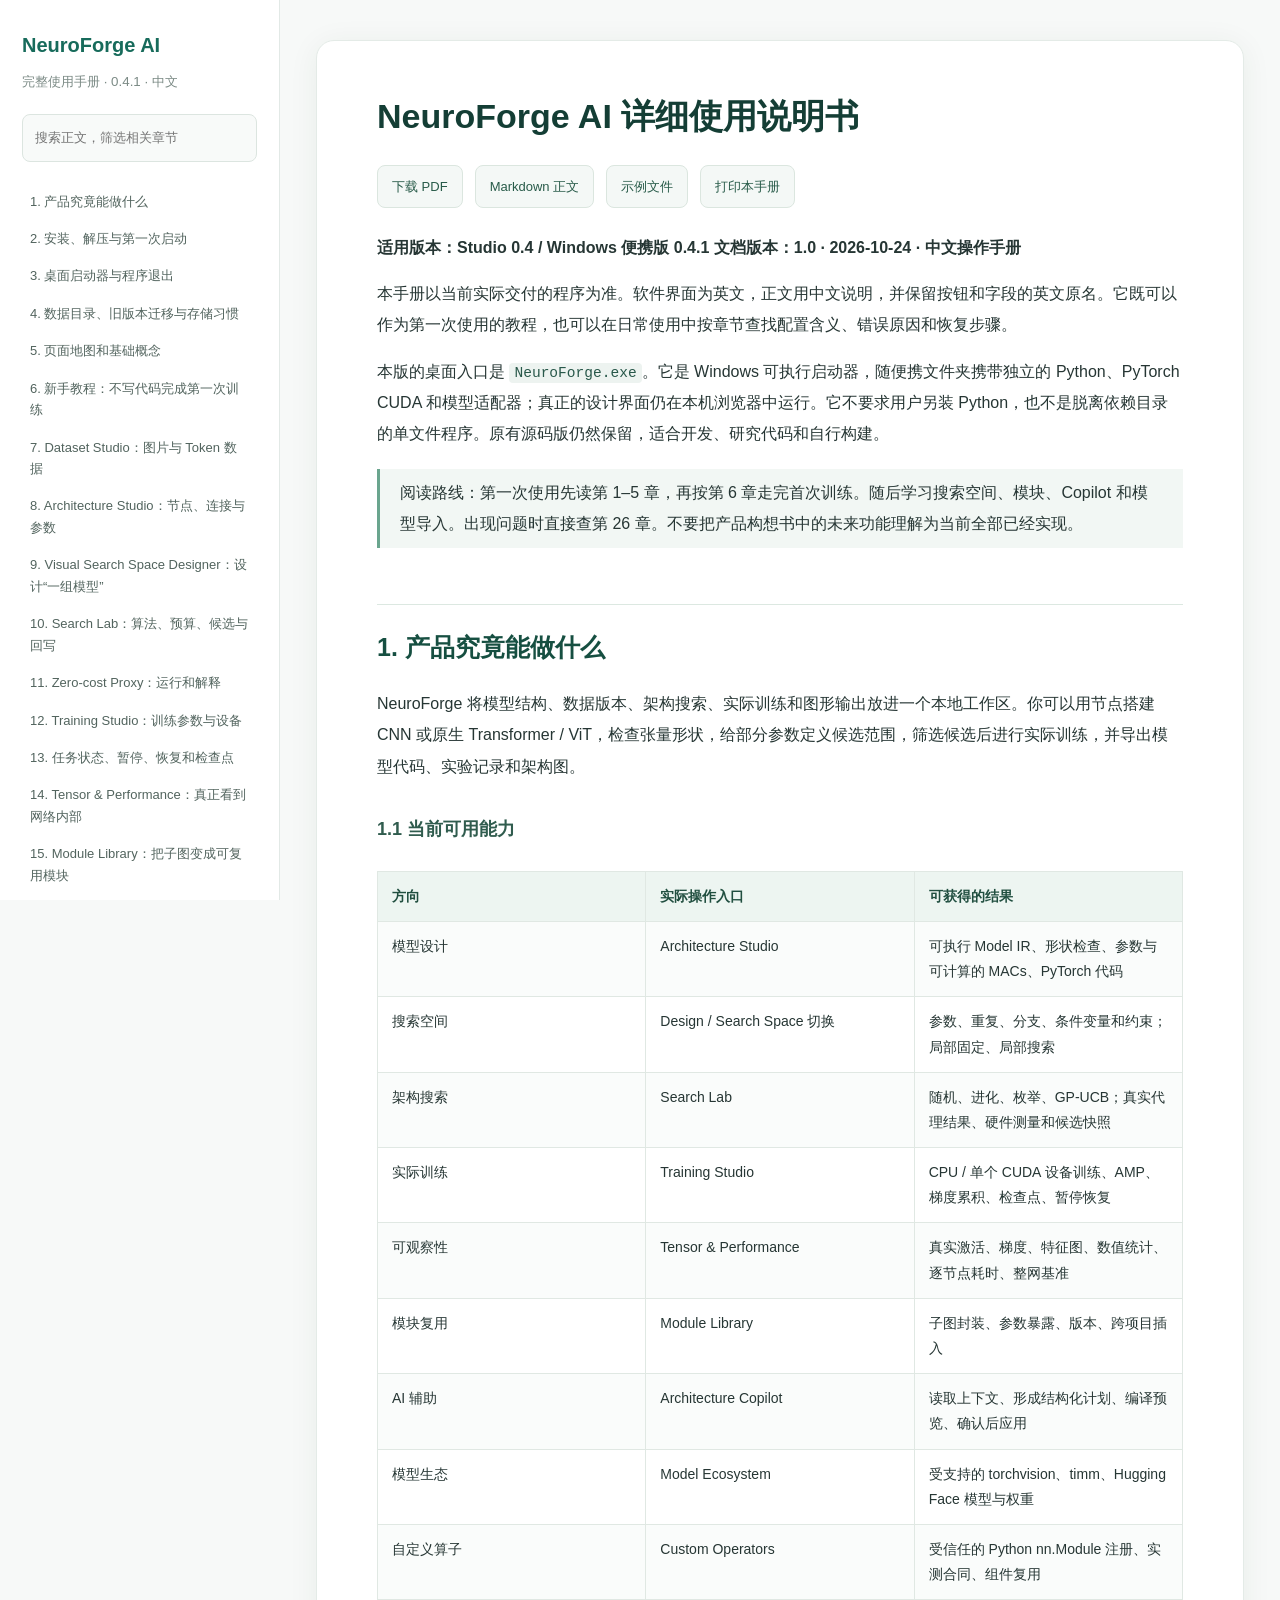
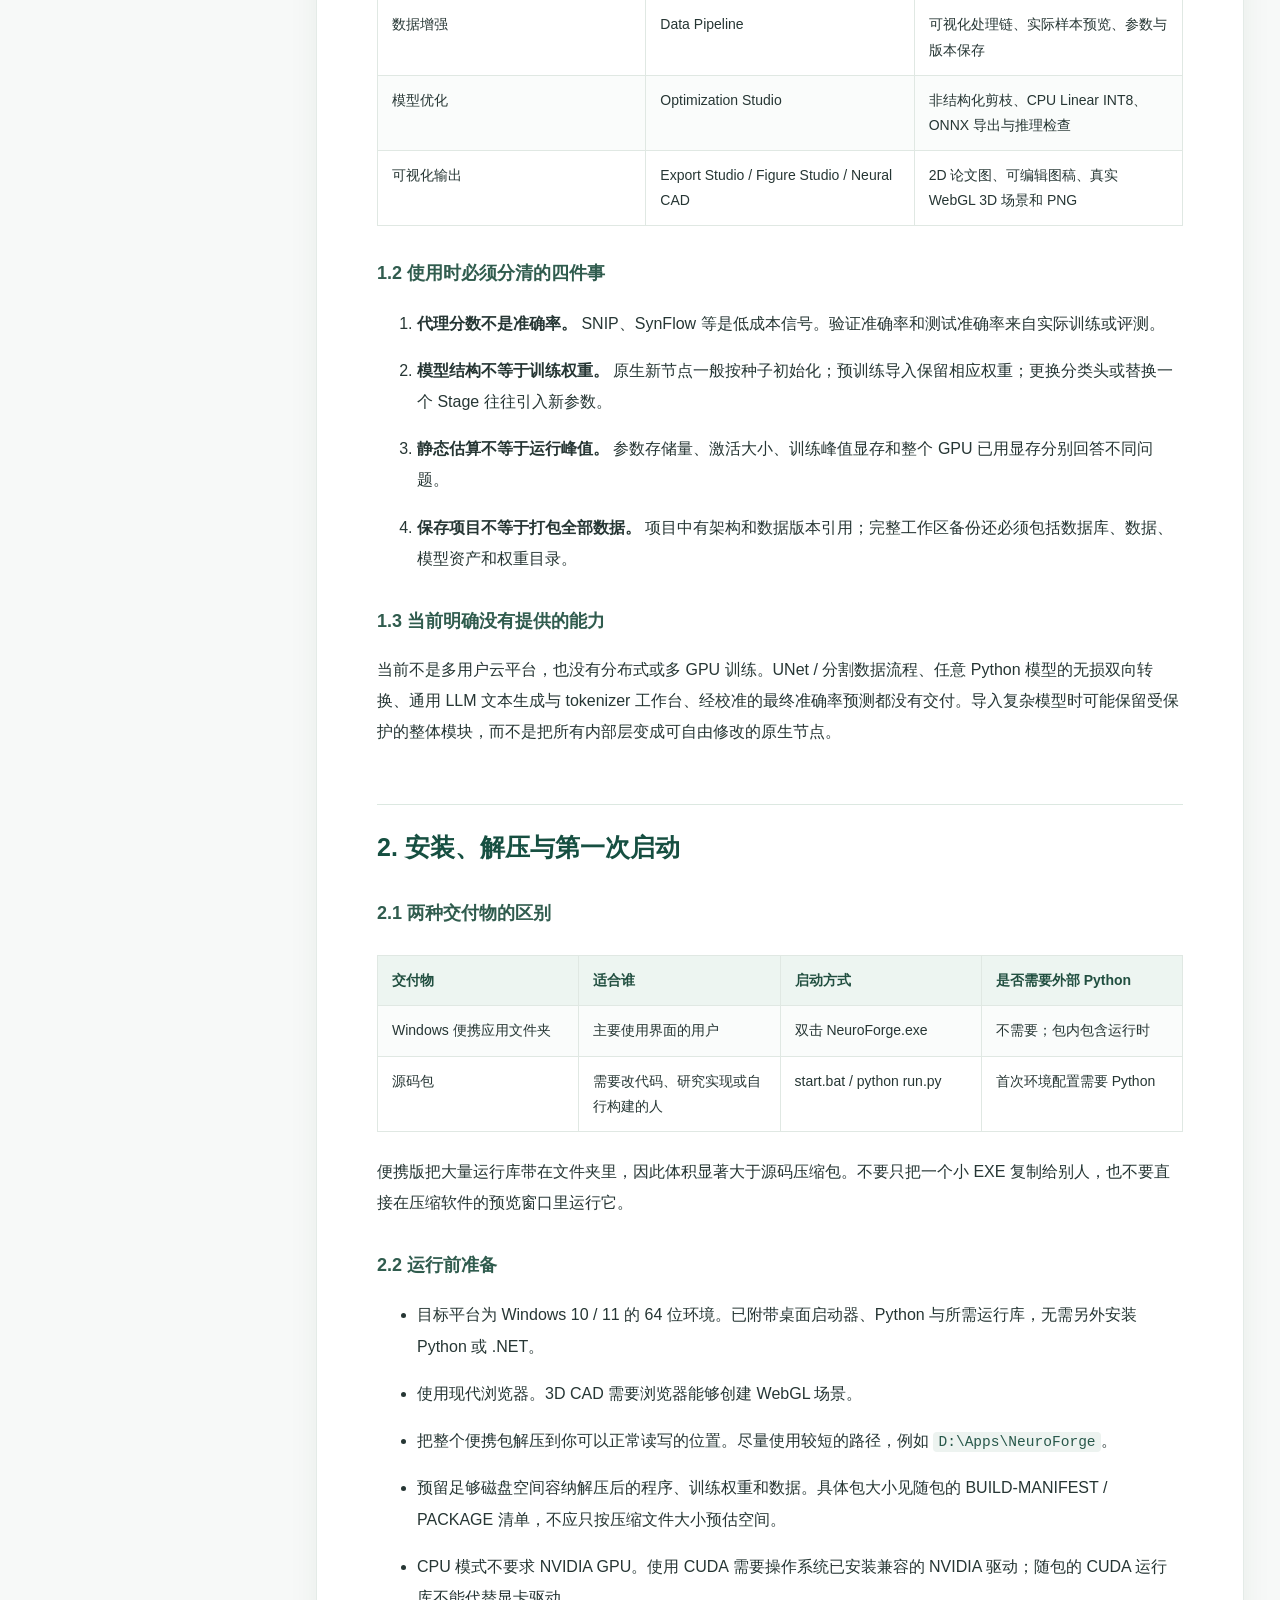
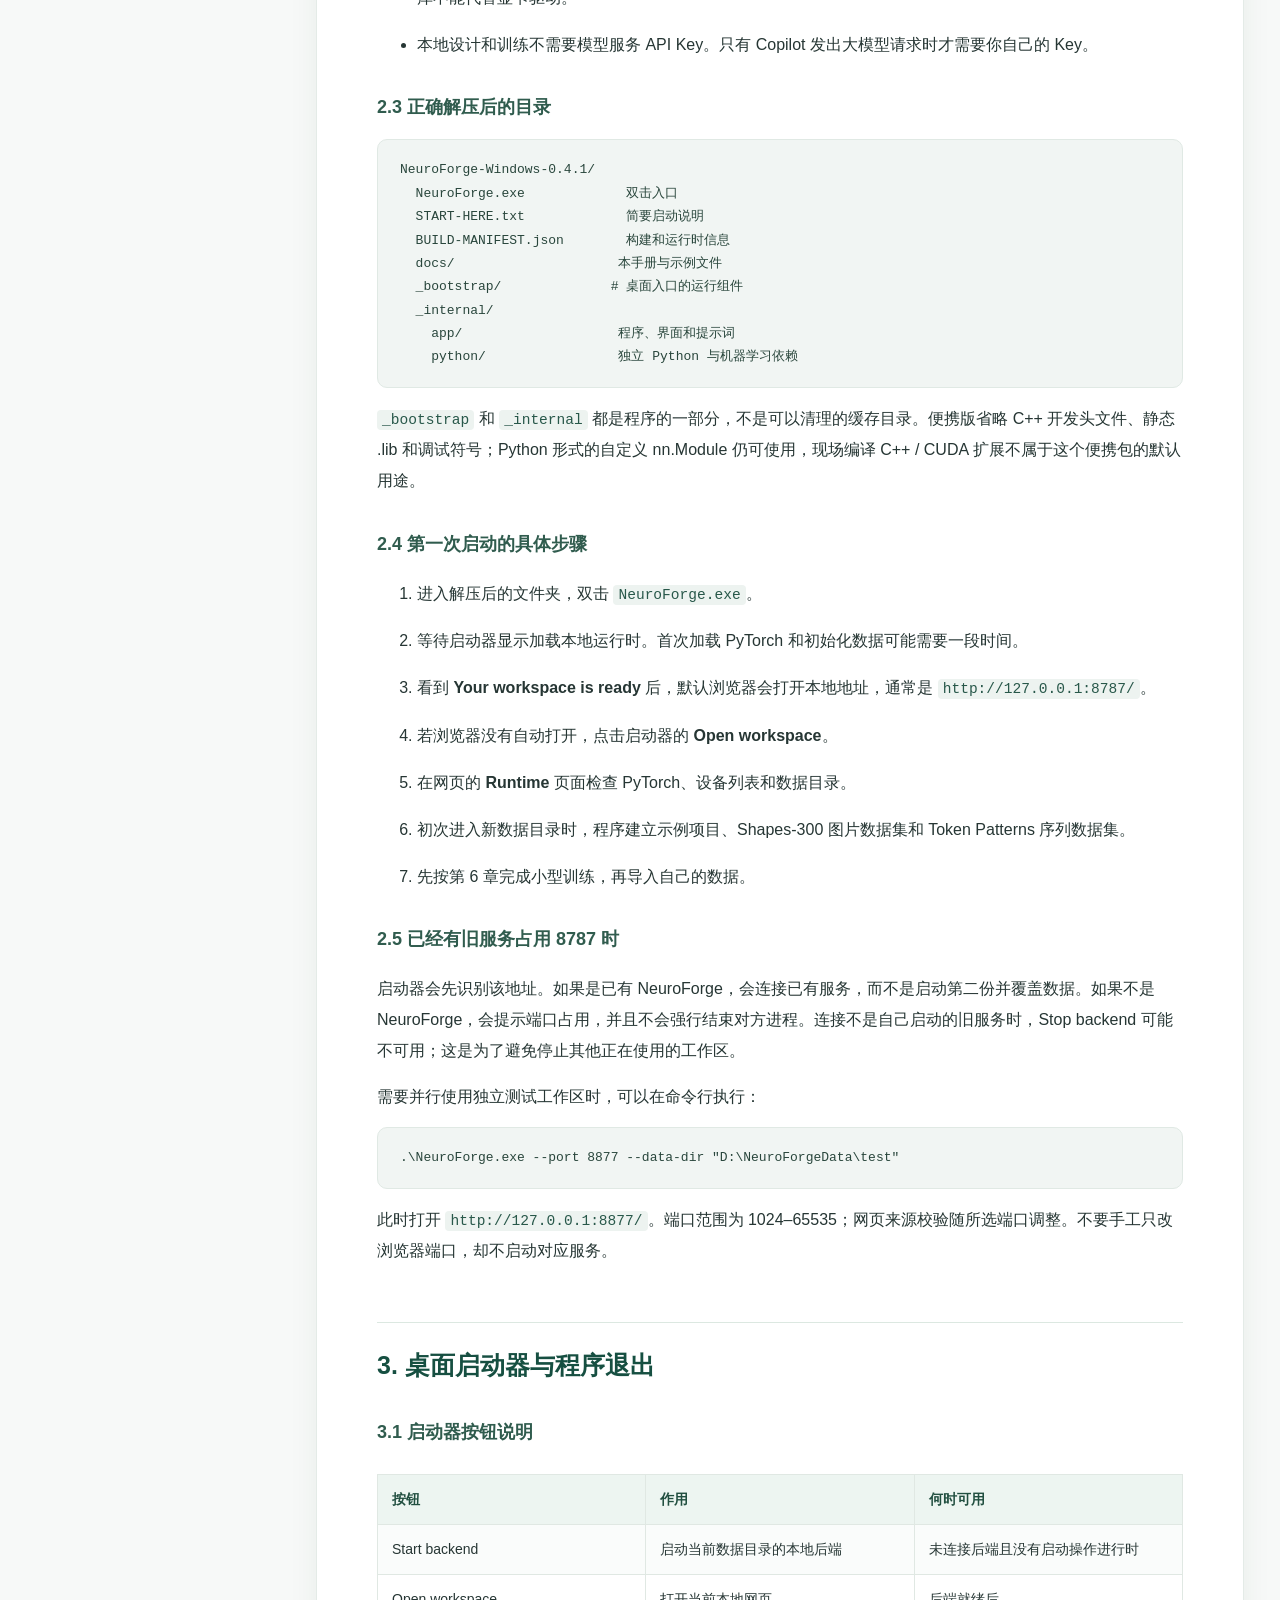
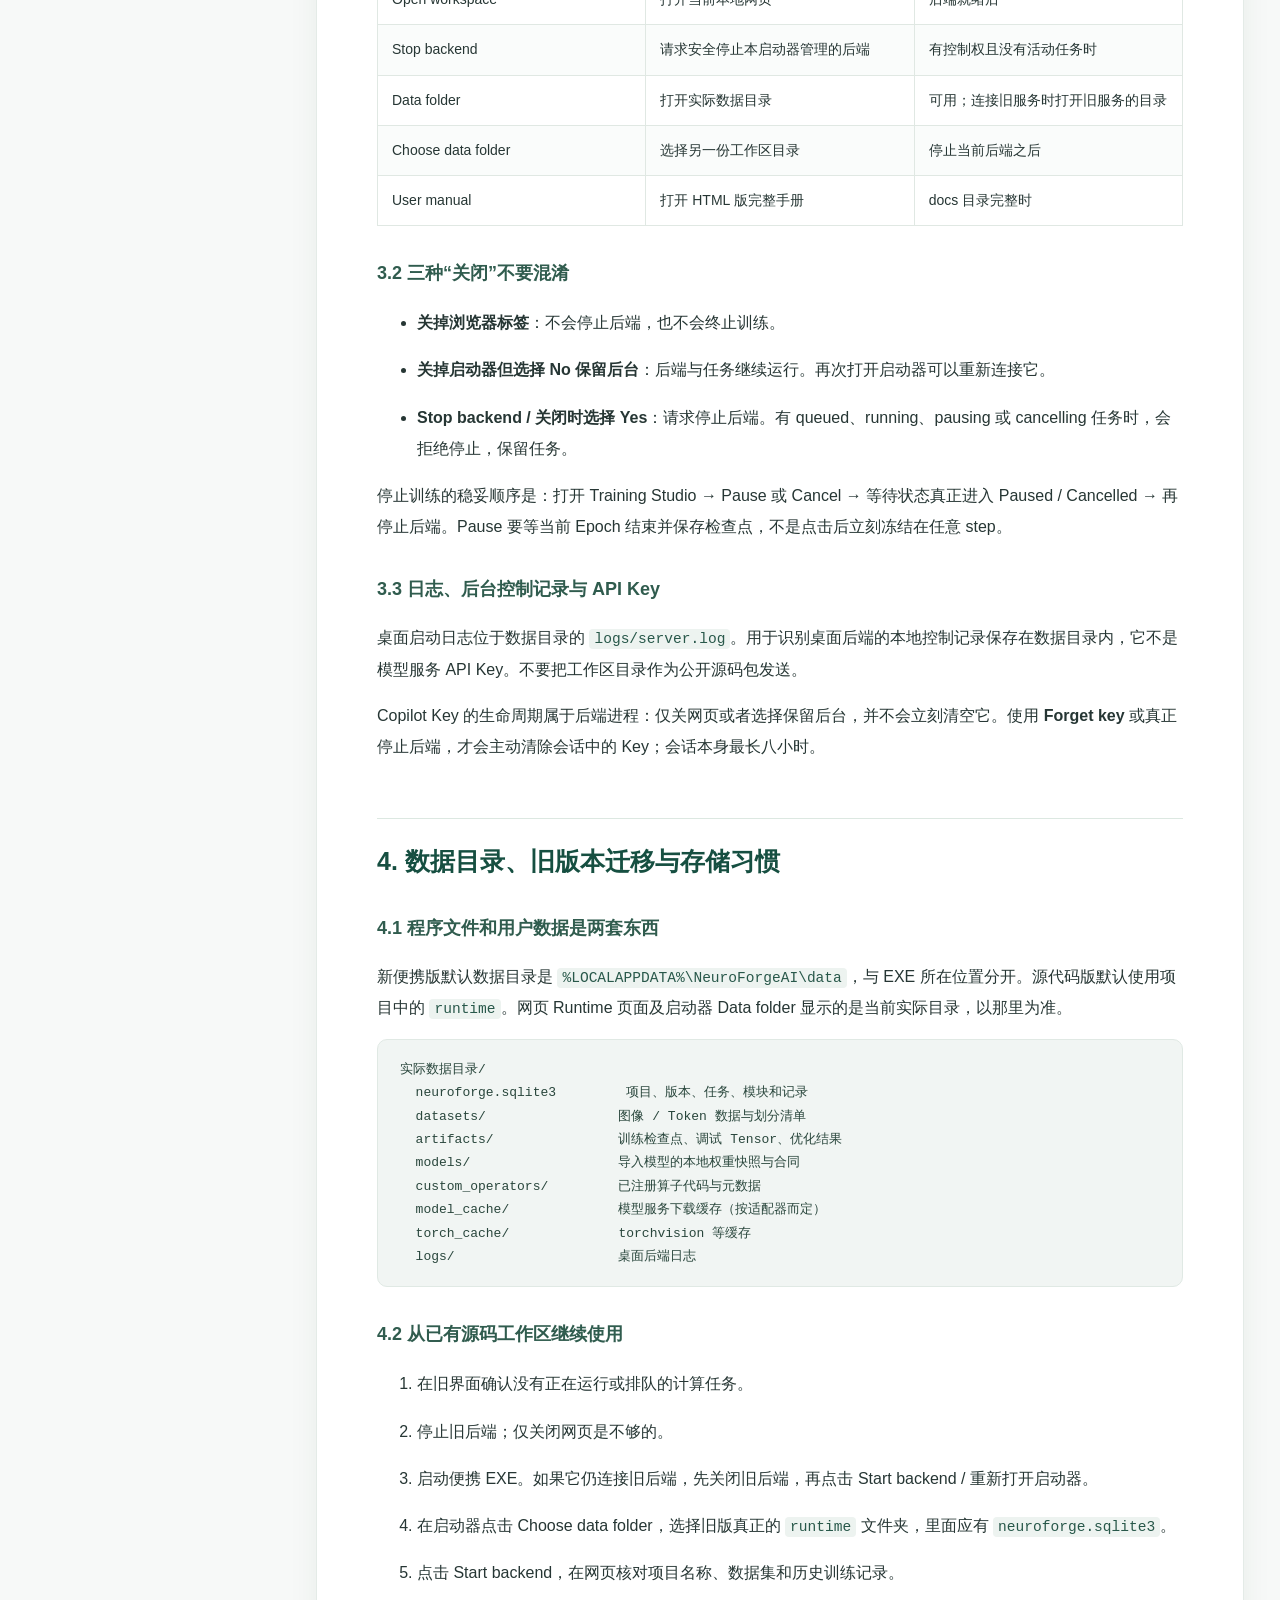
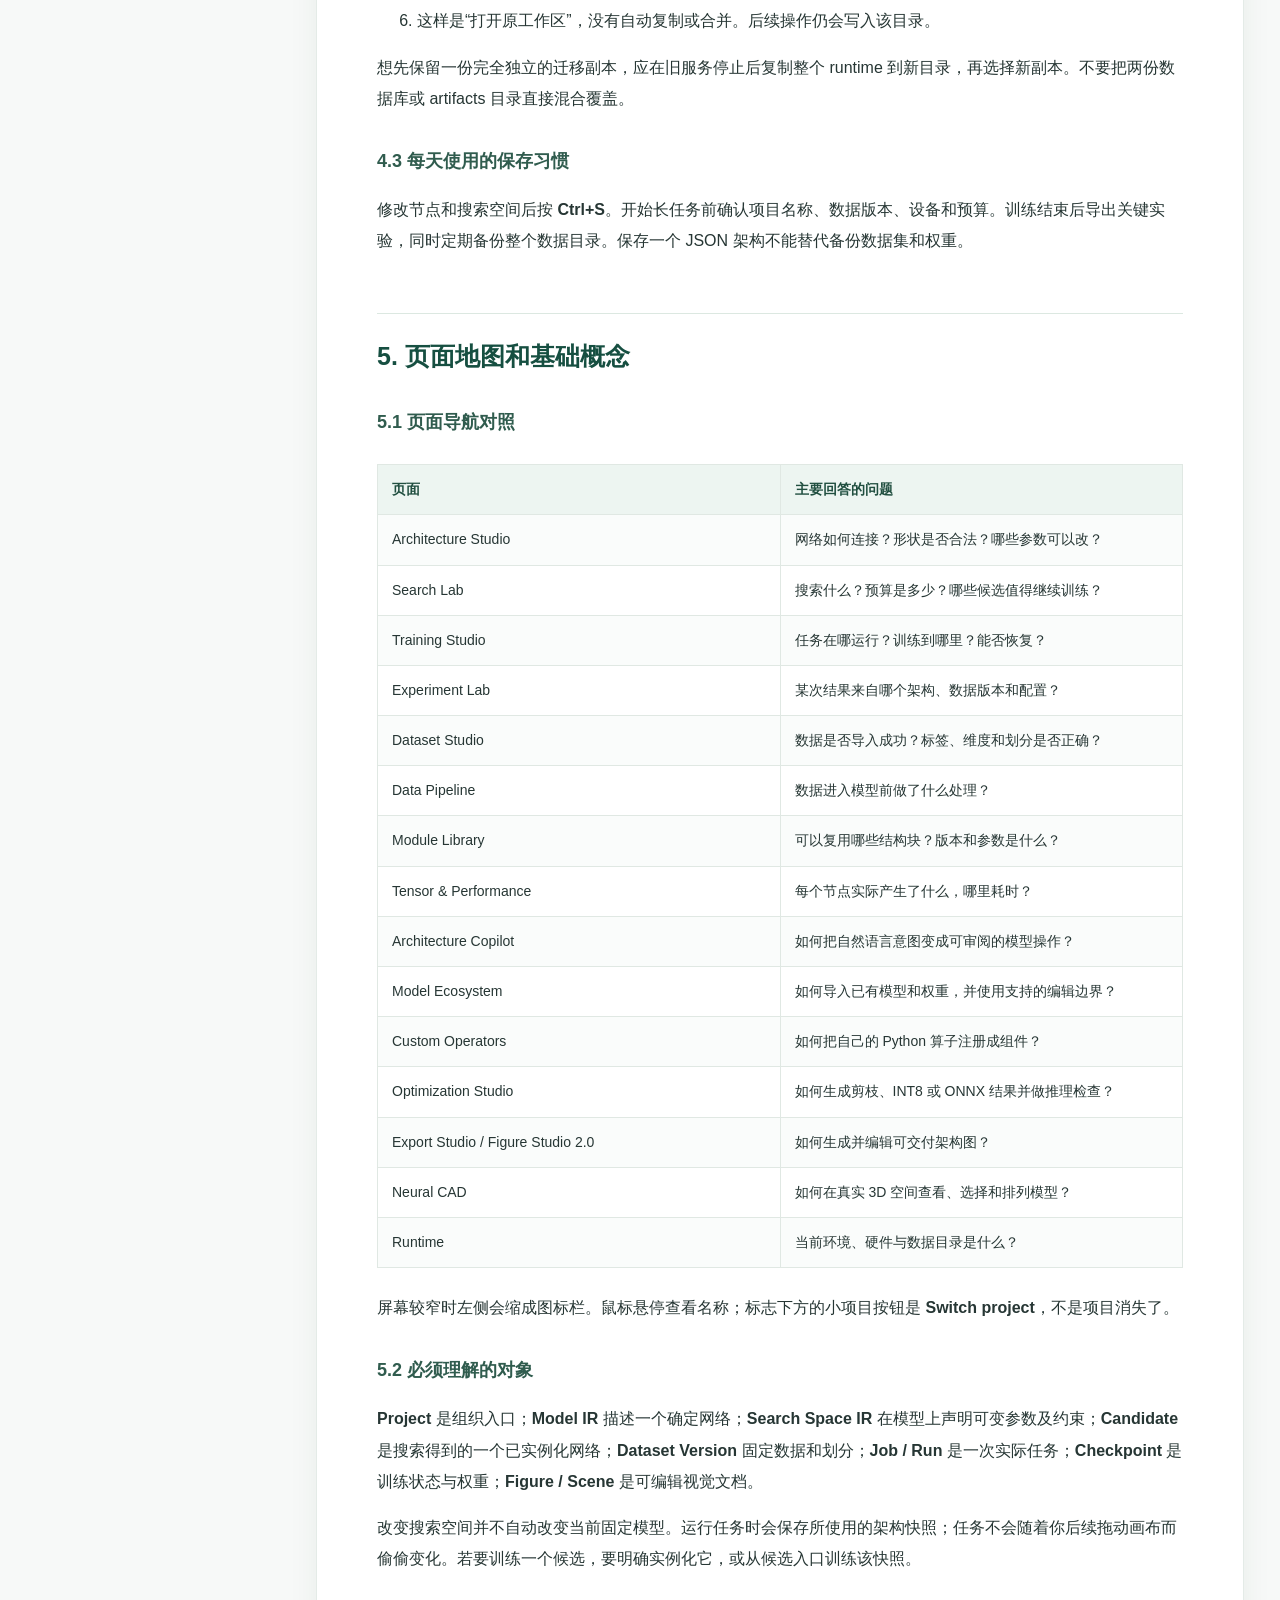
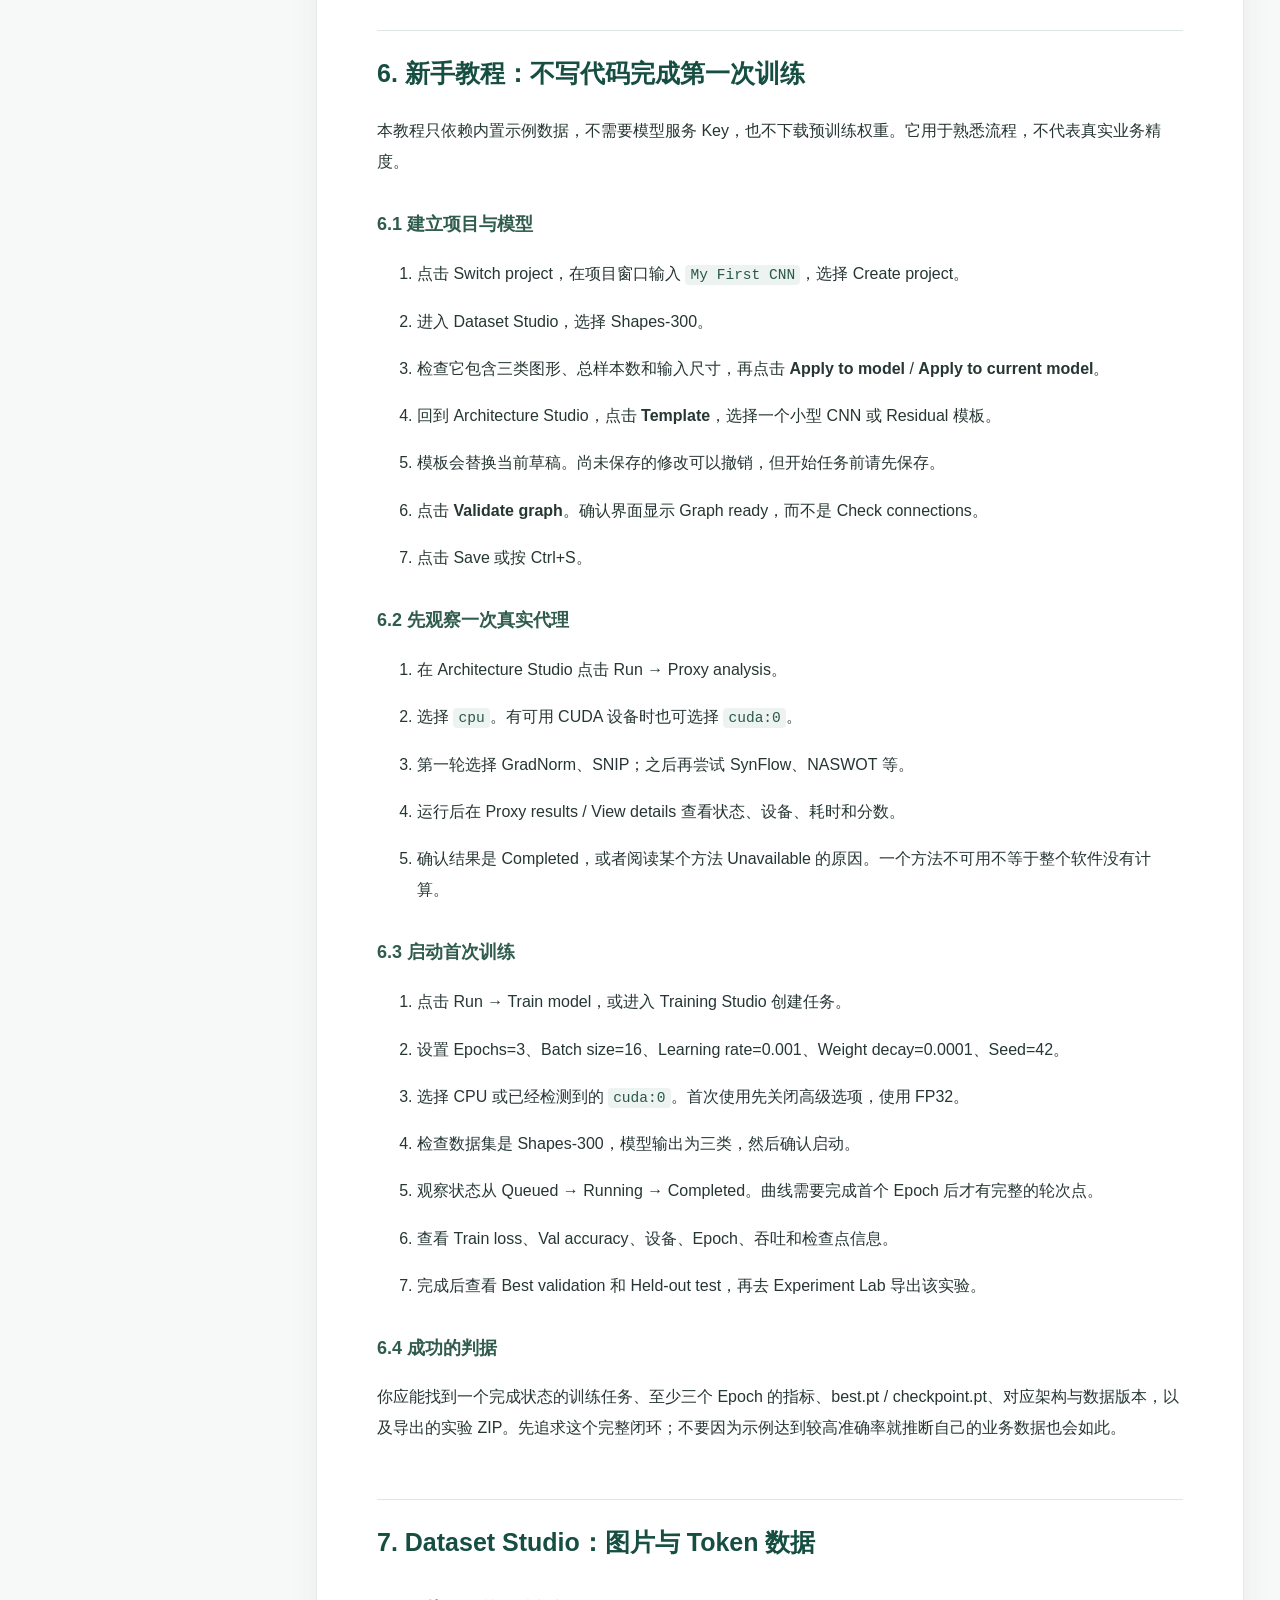
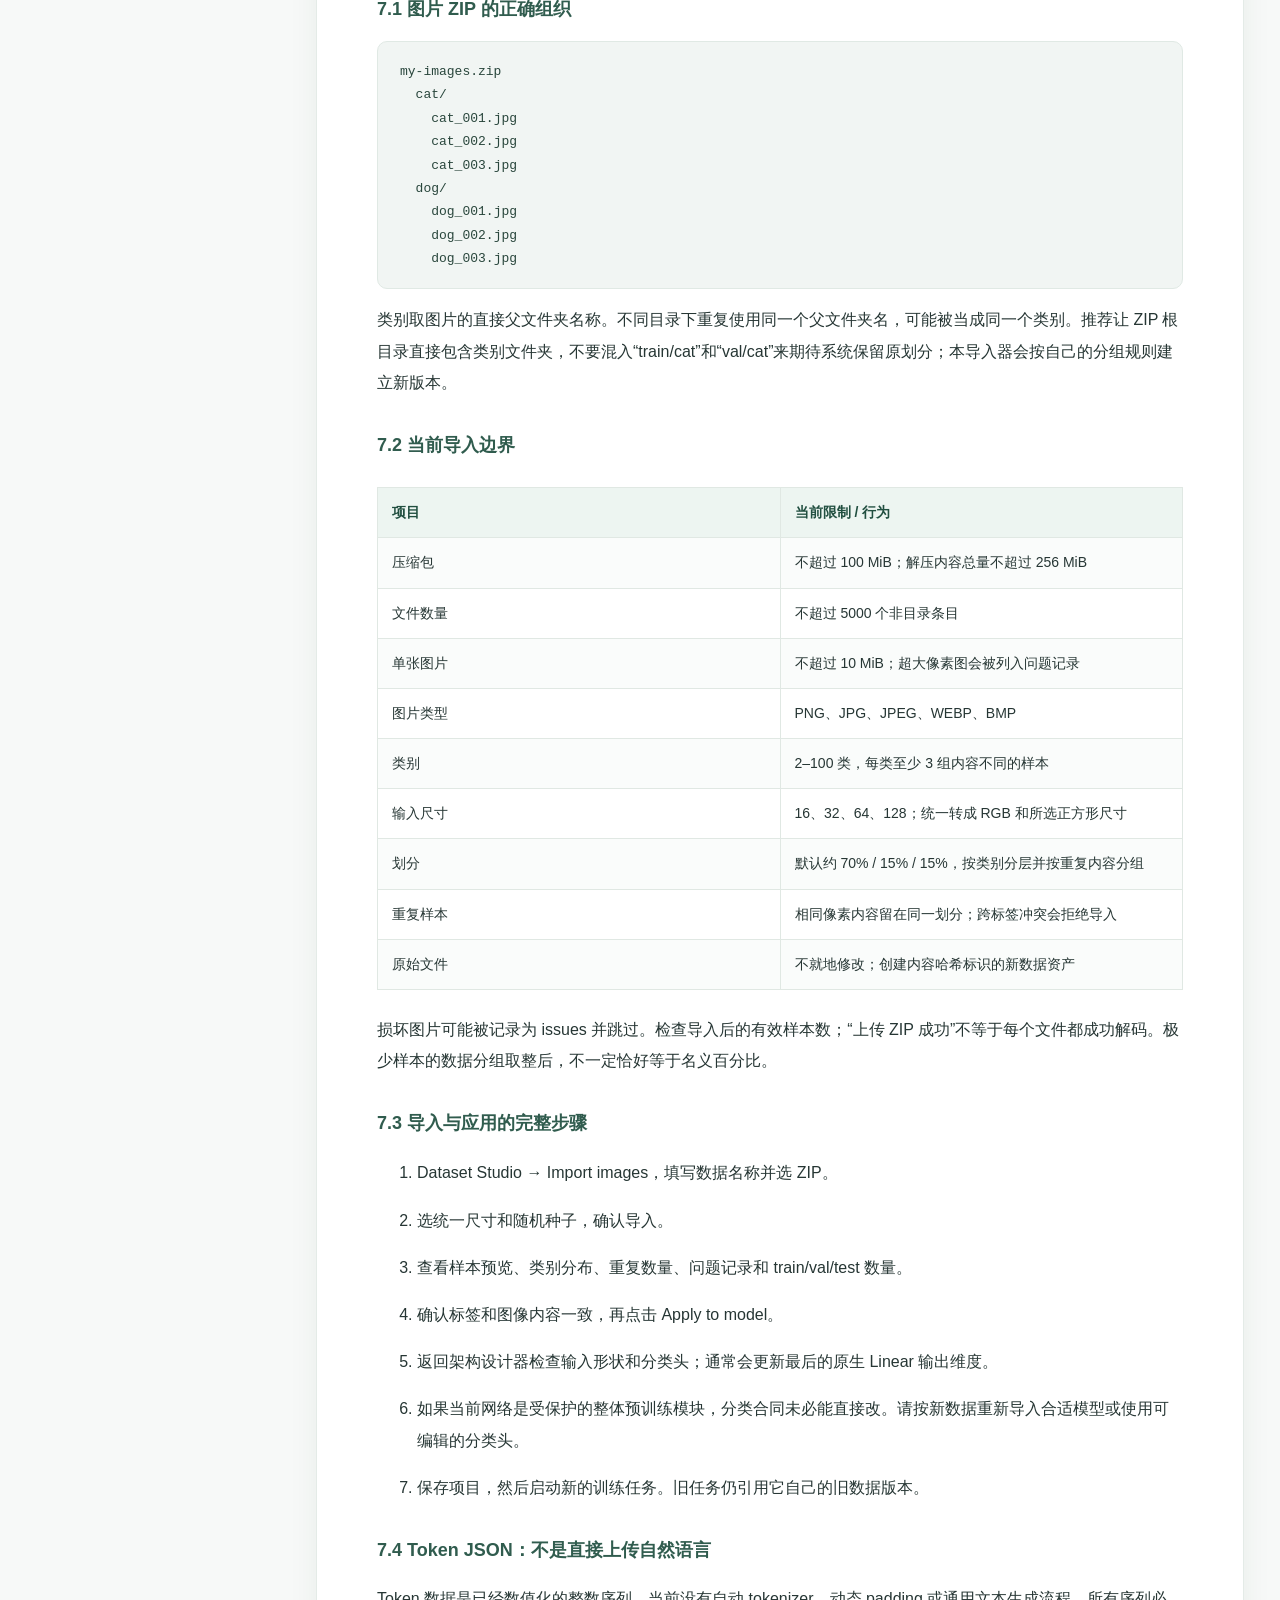
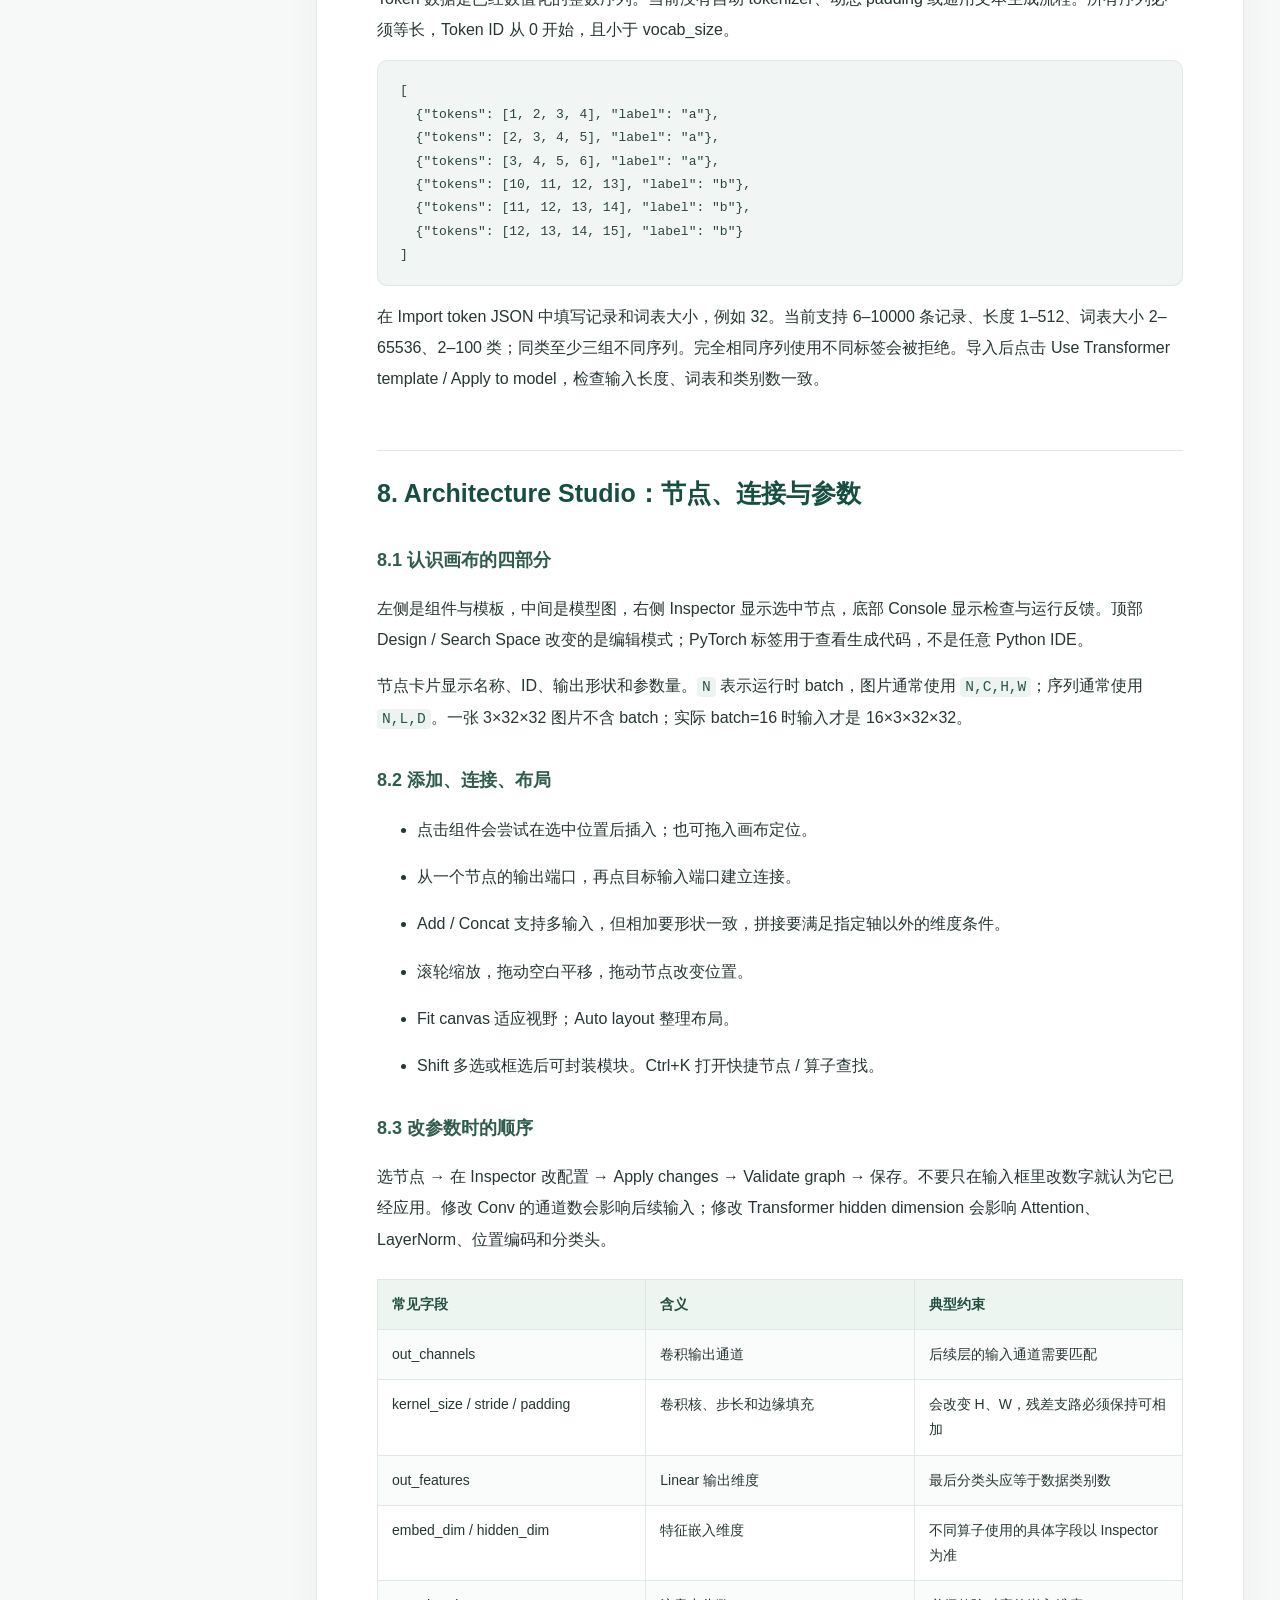
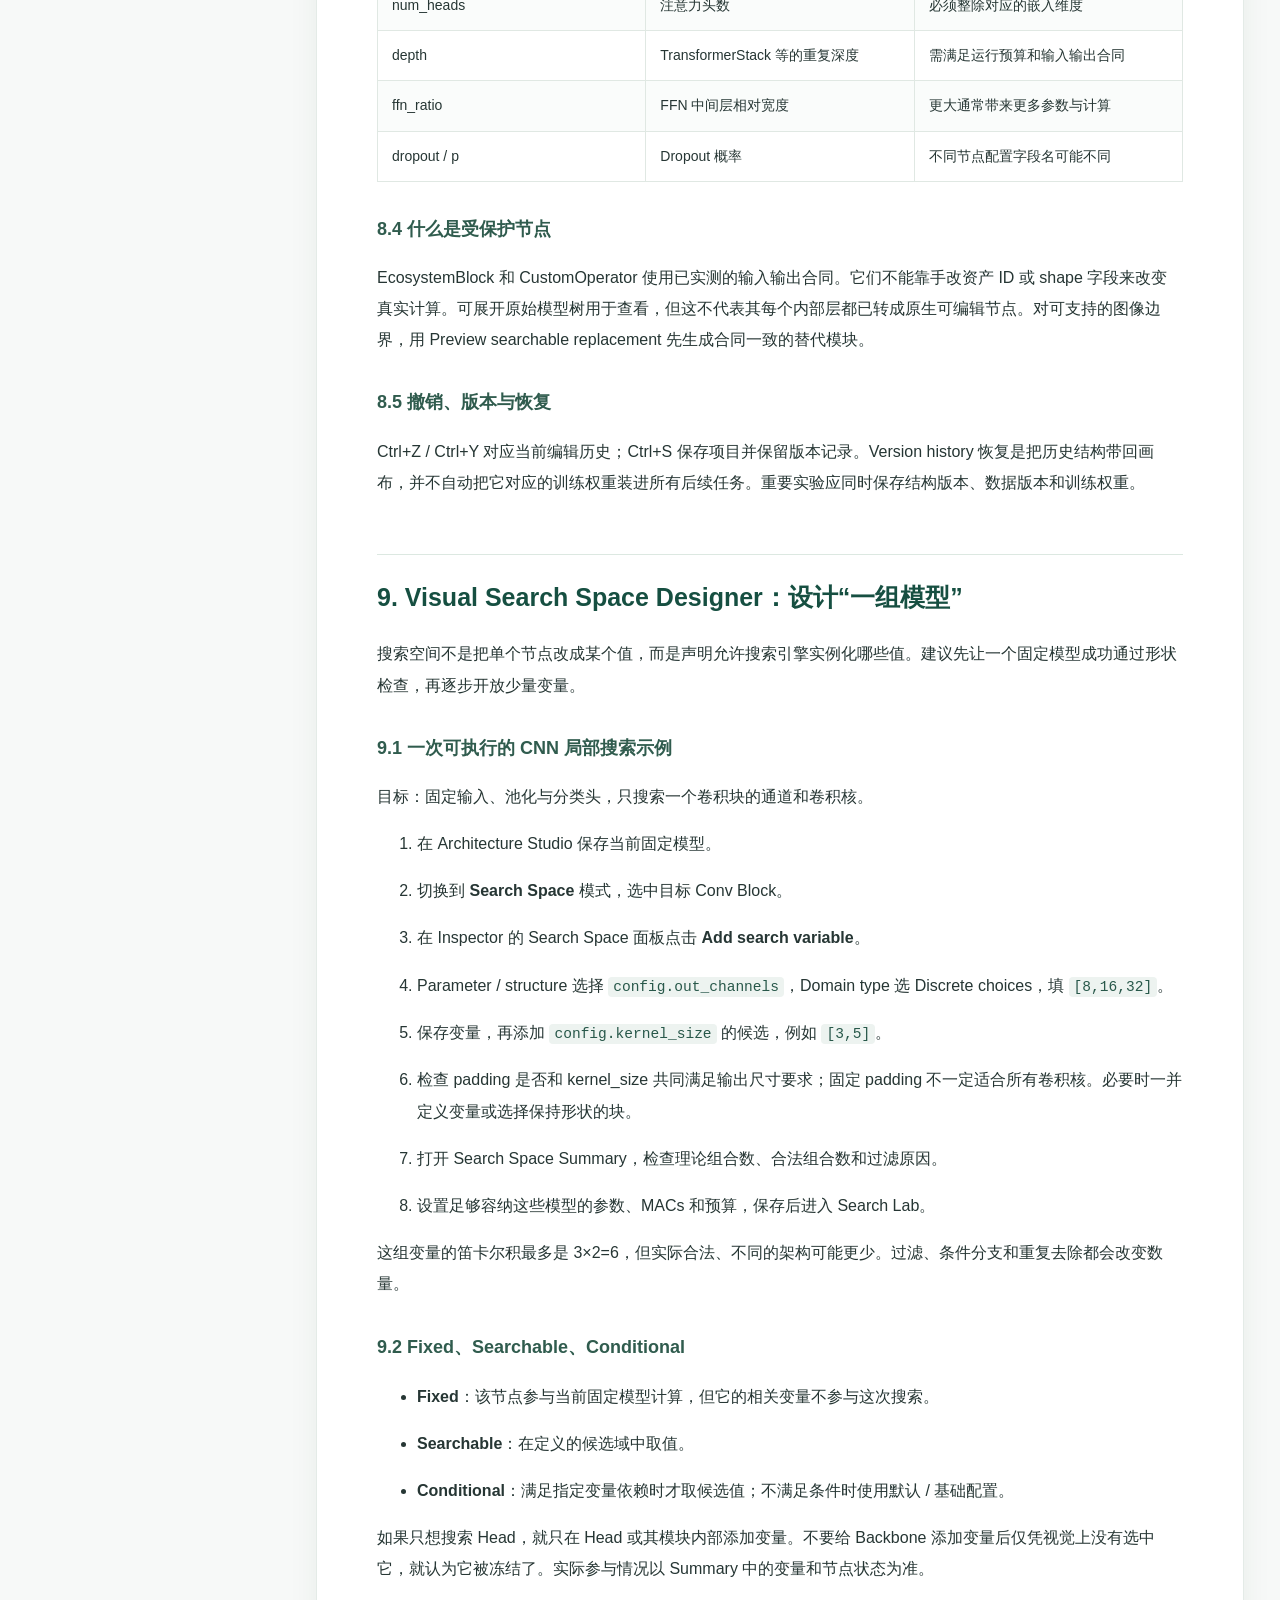
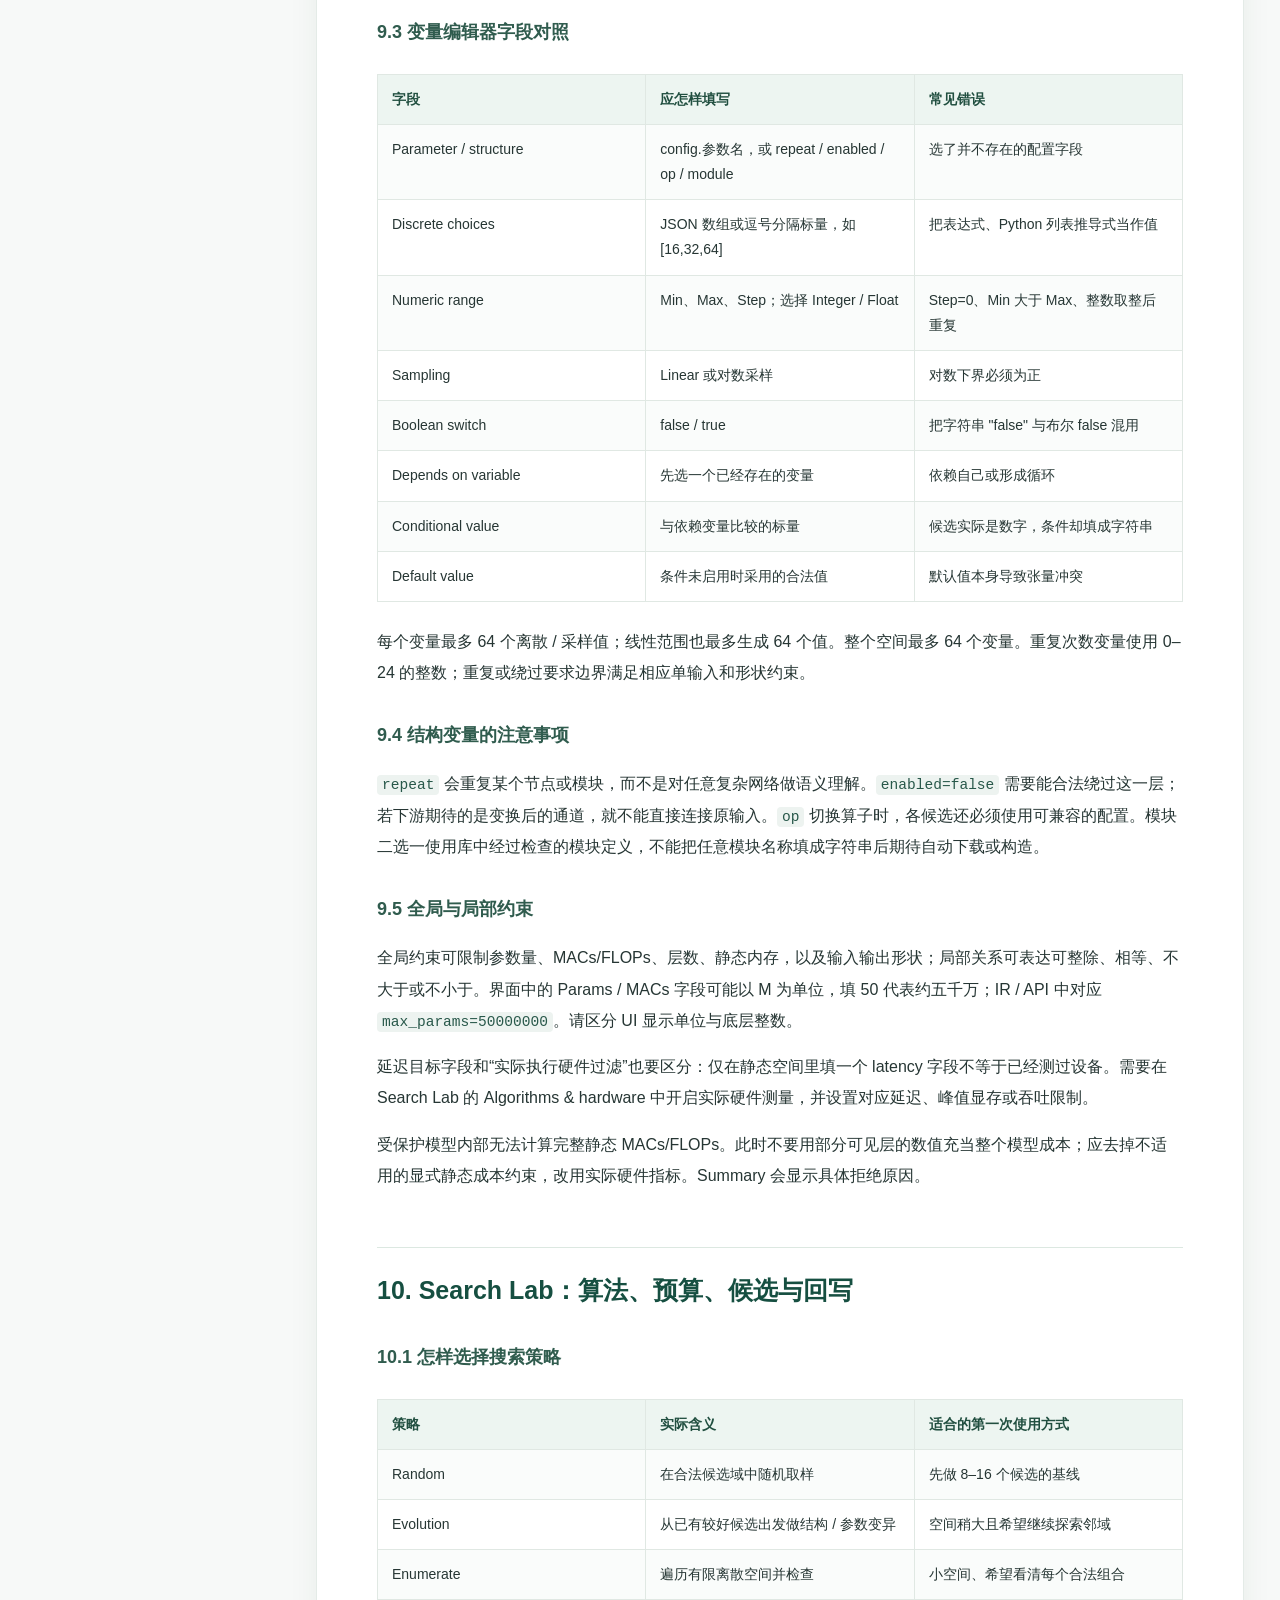
==== docs/NeuroForge-User-Manual-zh-CN.html @ 860f41b6 "Add NeuroForge AI source, desktop launcher and user guide" ====
<!doctype html><html lang="zh-CN"><head><meta charset="utf-8"><meta name="viewport" content="width=device-width, initial-scale=1"><title>NeuroForge AI · 详细使用说明书</title><style>*{box-sizing:border-box}html{scroll-behavior:smooth;scroll-padding-top:30px}body{margin:0;color:#263634;background:#f7f9f8;font:16px/1.95 "Microsoft YaHei","Segoe UI",sans-serif}aside{position:fixed;inset:0 auto 0 0;width:280px;padding:26px 22px;background:#fff;border-right:1px solid #e2e9e6;overflow:auto}aside b{display:block;color:#176b5b;font-size:20px}aside small{color:#7b8a85}aside input{width:100%;margin:18px 0;padding:10px 12px;border:1px solid #dce5e0;border-radius:8px;background:#f8faf9;font:inherit;font-size:13px}nav a{display:block;font-size:13px;line-height:1.65;margin:6px 0;padding:5px 8px;border-radius:5px;color:#52645e;text-decoration:none}nav a:hover{background:#edf5f1;color:#176b5b}main{margin:40px 36px 80px 316px;max-width:1080px;background:white;padding:52px 60px;border:1px solid #e4ebe7;border-radius:18px;box-shadow:0 4px 30px #173a2510}h1{font-size:34px;line-height:1.4;color:#143e35;margin:0 0 24px}h2{font-size:25px;line-height:1.5;margin:56px 0 22px;padding-top:24px;border-top:1px solid #dce8e1;color:#164f41}h3{font-size:18px;color:#305c4e;margin:30px 0 14px}p{margin:15px 0}table{width:100%;border-collapse:collapse;margin:24px 0;font-size:14px;line-height:1.8;table-layout:fixed}th,td{border:1px solid #e0e8e3;text-align:left;vertical-align:top;padding:12px 14px;overflow-wrap:anywhere}th{background:#edf5f1;color:#214f40}tr:nth-child(even){background:#fafcfb}pre{background:#f1f5f3;padding:18px 22px;border-radius:10px;border:1px solid #e0e9e4;font:13px/1.8 Consolas,"Microsoft YaHei",monospace;white-space:pre-wrap;overflow-wrap:anywhere}code{background:#edf3f0;border-radius:4px;padding:2px 5px;font-size:.91em;color:#28584a}pre code{padding:0;background:none;color:#29463c;font-size:inherit}li{margin:8px 0}blockquote{border-left:3px solid #6aa58e;margin:20px 0;padding:8px 20px;background:#f2f7f4}.tools{display:flex;gap:12px;flex-wrap:wrap;margin:24px 0}.tools a,.tools button{font:inherit;font-size:13px;text-decoration:none;border:1px solid #dbe6df;background:#f4f8f6;border-radius:8px;color:#285b49;padding:8px 14px;cursor:pointer}.figure img{width:100%;max-width:800px;border:1px solid #e0e7e3;border-radius:12px}.figure figcaption{font-size:12px;color:#78897f}.match{background:#fff4c9}.notice{color:#5f776b;font-size:13px}@media(max-width:900px){aside{position:relative;width:auto;max-height:360px}main{margin:20px;padding:28px 20px}h1{font-size:26px}table{font-size:12px}th,td{padding:7px}}@media print{aside,.tools{display:none}body{background:white;font-size:10pt}main{margin:0;padding:0;border:0;box-shadow:none;max-width:none}h2{break-before:page}h2,h3{break-after:avoid}tr,pre,.figure{break-inside:avoid}a{color:inherit;text-decoration:none}}</style></head><body><aside><b>NeuroForge AI</b><small>完整使用手册 · 0.4.1 · 中文</small><input id="search" type="search" placeholder="搜索正文，筛选相关章节" aria-label="搜索手册正文"><nav><a href="#chapter-1">1. 产品究竟能做什么</a><a href="#chapter-2">2. 安装、解压与第一次启动</a><a href="#chapter-3">3. 桌面启动器与程序退出</a><a href="#chapter-4">4. 数据目录、旧版本迁移与存储习惯</a><a href="#chapter-5">5. 页面地图和基础概念</a><a href="#chapter-6">6. 新手教程：不写代码完成第一次训练</a><a href="#chapter-7">7. Dataset Studio：图片与 Token 数据</a><a href="#chapter-8">8. Architecture Studio：节点、连接与参数</a><a href="#chapter-9">9. Visual Search Space Designer：设计“一组模型”</a><a href="#chapter-10">10. Search Lab：算法、预算、候选与回写</a><a href="#chapter-11">11. Zero-cost Proxy：运行和解释</a><a href="#chapter-12">12. Training Studio：训练参数与设备</a><a href="#chapter-13">13. 任务状态、暂停、恢复和检查点</a><a href="#chapter-14">14. Tensor &amp; Performance：真正看到网络内部</a><a href="#chapter-15">15. Module Library：把子图变成可复用模块</a><a href="#chapter-16">16. Transformer / ViT：从模板到可搜索编码器</a><a href="#chapter-17">17. Architecture Copilot：配置自己的模型服务</a><a href="#chapter-18">18. Optimization Assistant：从目标到实测证据</a><a href="#chapter-19">19. Model Ecosystem：导入成熟网络与预训练权重</a><a href="#chapter-20">20. Code → Visual 与 Architecture Diff</a><a href="#chapter-21">21. Custom Operator SDK：自己的算子进入组件库</a><a href="#chapter-22">22. Experiment Lab：比较、记录与导出</a><a href="#chapter-23">23. Visual Data Pipeline：预处理与增强</a><a href="#chapter-24">24. Export Studio、Figure Studio 与 Neural CAD</a><a href="#chapter-25">25. Python SDK、CLI 与 API</a><a href="#chapter-26">26. 故障排查：从现象找到处理步骤</a><a href="#chapter-27">27. 备份、迁移、升级与卸载</a><a href="#chapter-28">28. 三条完整实战路线</a><a href="#chapter-29">29. 参数预算、术语与边界速查</a><a href="#chapter-30">30. 验收清单、文件索引与参考</a></nav><p class="notice">全文搜索可使用 Ctrl+F。<br>本页面无需联网。</p></aside><main><h1>NeuroForge AI 详细使用说明书</h1><div class="tools"><a href="NeuroForge-User-Manual-zh-CN.pdf">下载 PDF</a><a href="NeuroForge-User-Manual-zh-CN.md">Markdown 正文</a><a href="examples/README.txt">示例文件</a><button onclick="window.print()">打印本手册</button></div><p><strong>适用版本：Studio 0.4 / Windows 便携版 0.4.1</strong>   <strong>文档版本：1.0 · 2026-10-24 · 中文操作手册</strong></p><p>本手册以当前实际交付的程序为准。软件界面为英文，正文用中文说明，并保留按钮和字段的英文原名。它既可以作为第一次使用的教程，也可以在日常使用中按章节查找配置含义、错误原因和恢复步骤。</p><p>本版的桌面入口是 <code>NeuroForge.exe</code>。它是 Windows 可执行启动器，随便携文件夹携带独立的 Python、PyTorch CUDA 和模型适配器；真正的设计界面仍在本机浏览器中运行。它不要求用户另装 Python，也不是脱离依赖目录的单文件程序。原有源码版仍然保留，适合开发、研究代码和自行构建。</p><blockquote>阅读路线：第一次使用先读第 1–5 章，再按第 6 章走完首次训练。随后学习搜索空间、模块、Copilot 和模型导入。出现问题时直接查第 26 章。不要把产品构想书中的未来功能理解为当前全部已经实现。</blockquote><h2 id="chapter-1">1. 产品究竟能做什么</h2><p>NeuroForge 将模型结构、数据版本、架构搜索、实际训练和图形输出放进一个本地工作区。你可以用节点搭建 CNN 或原生 Transformer / ViT，检查张量形状，给部分参数定义候选范围，筛选候选后进行实际训练，并导出模型代码、实验记录和架构图。</p><h3>1.1 当前可用能力</h3><table><tr><th>方向</th><th>实际操作入口</th><th>可获得的结果</th></tr><tr><td>模型设计</td><td>Architecture Studio</td><td>可执行 Model IR、形状检查、参数与可计算的 MACs、PyTorch 代码</td></tr><tr><td>搜索空间</td><td>Design / Search Space 切换</td><td>参数、重复、分支、条件变量和约束；局部固定、局部搜索</td></tr><tr><td>架构搜索</td><td>Search Lab</td><td>随机、进化、枚举、GP-UCB；真实代理结果、硬件测量和候选快照</td></tr><tr><td>实际训练</td><td>Training Studio</td><td>CPU / 单个 CUDA 设备训练、AMP、梯度累积、检查点、暂停恢复</td></tr><tr><td>可观察性</td><td>Tensor &amp; Performance</td><td>真实激活、梯度、特征图、数值统计、逐节点耗时、整网基准</td></tr><tr><td>模块复用</td><td>Module Library</td><td>子图封装、参数暴露、版本、跨项目插入</td></tr><tr><td>AI 辅助</td><td>Architecture Copilot</td><td>读取上下文、形成结构化计划、编译预览、确认后应用</td></tr><tr><td>模型生态</td><td>Model Ecosystem</td><td>受支持的 torchvision、timm、Hugging Face 模型与权重</td></tr><tr><td>自定义算子</td><td>Custom Operators</td><td>受信任的 Python nn.Module 注册、实测合同、组件复用</td></tr><tr><td>数据增强</td><td>Data Pipeline</td><td>可视化处理链、实际样本预览、参数与版本保存</td></tr><tr><td>模型优化</td><td>Optimization Studio</td><td>非结构化剪枝、CPU Linear INT8、ONNX 导出与推理检查</td></tr><tr><td>可视化输出</td><td>Export Studio / Figure Studio / Neural CAD</td><td>2D 论文图、可编辑图稿、真实 WebGL 3D 场景和 PNG</td></tr></table><h3>1.2 使用时必须分清的四件事</h3><ol start="1"><li><strong>代理分数不是准确率。</strong> SNIP、SynFlow 等是低成本信号。验证准确率和测试准确率来自实际训练或评测。</li></ol><ol start="2"><li><strong>模型结构不等于训练权重。</strong> 原生新节点一般按种子初始化；预训练导入保留相应权重；更换分类头或替换一个 Stage 往往引入新参数。</li></ol><ol start="3"><li><strong>静态估算不等于运行峰值。</strong> 参数存储量、激活大小、训练峰值显存和整个 GPU 已用显存分别回答不同问题。</li></ol><ol start="4"><li><strong>保存项目不等于打包全部数据。</strong> 项目中有架构和数据版本引用；完整工作区备份还必须包括数据库、数据、模型资产和权重目录。</li></ol><h3>1.3 当前明确没有提供的能力</h3><p>当前不是多用户云平台，也没有分布式或多 GPU 训练。UNet / 分割数据流程、任意 Python 模型的无损双向转换、通用 LLM 文本生成与 tokenizer 工作台、经校准的最终准确率预测都没有交付。导入复杂模型时可能保留受保护的整体模块，而不是把所有内部层变成可自由修改的原生节点。</p><h2 id="chapter-2">2. 安装、解压与第一次启动</h2><h3>2.1 两种交付物的区别</h3><table><tr><th>交付物</th><th>适合谁</th><th>启动方式</th><th>是否需要外部 Python</th></tr><tr><td>Windows 便携应用文件夹</td><td>主要使用界面的用户</td><td>双击 NeuroForge.exe</td><td>不需要；包内包含运行时</td></tr><tr><td>源码包</td><td>需要改代码、研究实现或自行构建的人</td><td>start.bat / python run.py</td><td>首次环境配置需要 Python</td></tr></table><p>便携版把大量运行库带在文件夹里，因此体积显著大于源码压缩包。不要只把一个小 EXE 复制给别人，也不要直接在压缩软件的预览窗口里运行它。</p><h3>2.2 运行前准备</h3><ul><li>目标平台为 Windows 10 / 11 的 64 位环境。已附带桌面启动器、Python 与所需运行库，无需另外安装 Python 或 .NET。</li></ul><ul><li>使用现代浏览器。3D CAD 需要浏览器能够创建 WebGL 场景。</li></ul><ul><li>把整个便携包解压到你可以正常读写的位置。尽量使用较短的路径，例如 <code>D:\Apps\NeuroForge</code>。</li></ul><ul><li>预留足够磁盘空间容纳解压后的程序、训练权重和数据。具体包大小见随包的 BUILD-MANIFEST / PACKAGE 清单，不应只按压缩文件大小预估空间。</li></ul><ul><li>CPU 模式不要求 NVIDIA GPU。使用 CUDA 需要操作系统已安装兼容的 NVIDIA 驱动；随包的 CUDA 运行库不能代替显卡驱动。</li></ul><ul><li>本地设计和训练不需要模型服务 API Key。只有 Copilot 发出大模型请求时才需要你自己的 Key。</li></ul><h3>2.3 正确解压后的目录</h3><pre><code>NeuroForge-Windows-0.4.1/
  NeuroForge.exe             双击入口
  START-HERE.txt             简要启动说明
  BUILD-MANIFEST.json        构建和运行时信息
  docs/                     本手册与示例文件
  _bootstrap/              # 桌面入口的运行组件
  _internal/
    app/                    程序、界面和提示词
    python/                 独立 Python 与机器学习依赖</code></pre><p><code>_bootstrap</code> 和 <code>_internal</code> 都是程序的一部分，不是可以清理的缓存目录。便携版省略 C++ 开发头文件、静态 .lib 和调试符号；Python 形式的自定义 nn.Module 仍可使用，现场编译 C++ / CUDA 扩展不属于这个便携包的默认用途。</p><h3>2.4 第一次启动的具体步骤</h3><ol start="1"><li>进入解压后的文件夹，双击 <code>NeuroForge.exe</code>。</li></ol><ol start="2"><li>等待启动器显示加载本地运行时。首次加载 PyTorch 和初始化数据可能需要一段时间。</li></ol><ol start="3"><li>看到 <strong>Your workspace is ready</strong> 后，默认浏览器会打开本地地址，通常是 <code>http://127.0.0.1:8787/</code>。</li></ol><ol start="4"><li>若浏览器没有自动打开，点击启动器的 <strong>Open workspace</strong>。</li></ol><ol start="5"><li>在网页的 <strong>Runtime</strong> 页面检查 PyTorch、设备列表和数据目录。</li></ol><ol start="6"><li>初次进入新数据目录时，程序建立示例项目、Shapes-300 图片数据集和 Token Patterns 序列数据集。</li></ol><ol start="7"><li>先按第 6 章完成小型训练，再导入自己的数据。</li></ol><h3>2.5 已经有旧服务占用 8787 时</h3><p>启动器会先识别该地址。如果是已有 NeuroForge，会连接已有服务，而不是启动第二份并覆盖数据。如果不是 NeuroForge，会提示端口占用，并且不会强行结束对方进程。连接不是自己启动的旧服务时，Stop backend 可能不可用；这是为了避免停止其他正在使用的工作区。</p><p>需要并行使用独立测试工作区时，可以在命令行执行：</p><pre><code>.\NeuroForge.exe --port 8877 --data-dir &quot;D:\NeuroForgeData\test&quot;</code></pre><p>此时打开 <code>http://127.0.0.1:8877/</code>。端口范围为 1024–65535；网页来源校验随所选端口调整。不要手工只改浏览器端口，却不启动对应服务。</p><h2 id="chapter-3">3. 桌面启动器与程序退出</h2><h3>3.1 启动器按钮说明</h3><table><tr><th>按钮</th><th>作用</th><th>何时可用</th></tr><tr><td>Start backend</td><td>启动当前数据目录的本地后端</td><td>未连接后端且没有启动操作进行时</td></tr><tr><td>Open workspace</td><td>打开当前本地网页</td><td>后端就绪后</td></tr><tr><td>Stop backend</td><td>请求安全停止本启动器管理的后端</td><td>有控制权且没有活动任务时</td></tr><tr><td>Data folder</td><td>打开实际数据目录</td><td>可用；连接旧服务时打开旧服务的目录</td></tr><tr><td>Choose data folder</td><td>选择另一份工作区目录</td><td>停止当前后端之后</td></tr><tr><td>User manual</td><td>打开 HTML 版完整手册</td><td>docs 目录完整时</td></tr></table><h3>3.2 三种“关闭”不要混淆</h3><ul><li><strong>关掉浏览器标签</strong>：不会停止后端，也不会终止训练。</li></ul><ul><li><strong>关掉启动器但选择 No 保留后台</strong>：后端与任务继续运行。再次打开启动器可以重新连接它。</li></ul><ul><li><strong>Stop backend / 关闭时选择 Yes</strong>：请求停止后端。有 queued、running、pausing 或 cancelling 任务时，会拒绝停止，保留任务。</li></ul><p>停止训练的稳妥顺序是：打开 Training Studio → Pause 或 Cancel → 等待状态真正进入 Paused / Cancelled → 再停止后端。Pause 要等当前 Epoch 结束并保存检查点，不是点击后立刻冻结在任意 step。</p><h3>3.3 日志、后台控制记录与 API Key</h3><p>桌面启动日志位于数据目录的 <code>logs/server.log</code>。用于识别桌面后端的本地控制记录保存在数据目录内，它不是模型服务 API Key。不要把工作区目录作为公开源码包发送。</p><p>Copilot Key 的生命周期属于后端进程：仅关网页或者选择保留后台，并不会立刻清空它。使用 <strong>Forget key</strong> 或真正停止后端，才会主动清除会话中的 Key；会话本身最长八小时。</p><h2 id="chapter-4">4. 数据目录、旧版本迁移与存储习惯</h2><h3>4.1 程序文件和用户数据是两套东西</h3><p>新便携版默认数据目录是 <code>%LOCALAPPDATA%\NeuroForgeAI\data</code>，与 EXE 所在位置分开。源代码版默认使用项目中的 <code>runtime</code>。网页 Runtime 页面及启动器 Data folder 显示的是当前实际目录，以那里为准。</p><pre><code>实际数据目录/
  neuroforge.sqlite3         项目、版本、任务、模块和记录
  datasets/                 图像 / Token 数据与划分清单
  artifacts/                训练检查点、调试 Tensor、优化结果
  models/                   导入模型的本地权重快照与合同
  custom_operators/         已注册算子代码与元数据
  model_cache/              模型服务下载缓存（按适配器而定）
  torch_cache/              torchvision 等缓存
  logs/                     桌面后端日志</code></pre><h3>4.2 从已有源码工作区继续使用</h3><ol start="1"><li>在旧界面确认没有正在运行或排队的计算任务。</li></ol><ol start="2"><li>停止旧后端；仅关闭网页是不够的。</li></ol><ol start="3"><li>启动便携 EXE。如果它仍连接旧后端，先关闭旧后端，再点击 Start backend / 重新打开启动器。</li></ol><ol start="4"><li>在启动器点击 Choose data folder，选择旧版真正的 <code>runtime</code> 文件夹，里面应有 <code>neuroforge.sqlite3</code>。</li></ol><ol start="5"><li>点击 Start backend，在网页核对项目名称、数据集和历史训练记录。</li></ol><ol start="6"><li>这样是“打开原工作区”，没有自动复制或合并。后续操作仍会写入该目录。</li></ol><p>想先保留一份完全独立的迁移副本，应在旧服务停止后复制整个 runtime 到新目录，再选择新副本。不要把两份数据库或 artifacts 目录直接混合覆盖。</p><h3>4.3 每天使用的保存习惯</h3><p>修改节点和搜索空间后按 <strong>Ctrl+S</strong>。开始长任务前确认项目名称、数据版本、设备和预算。训练结束后导出关键实验，同时定期备份整个数据目录。保存一个 JSON 架构不能替代备份数据集和权重。</p><h2 id="chapter-5">5. 页面地图和基础概念</h2><h3>5.1 页面导航对照</h3><table><tr><th>页面</th><th>主要回答的问题</th></tr><tr><td>Architecture Studio</td><td>网络如何连接？形状是否合法？哪些参数可以改？</td></tr><tr><td>Search Lab</td><td>搜索什么？预算是多少？哪些候选值得继续训练？</td></tr><tr><td>Training Studio</td><td>任务在哪运行？训练到哪里？能否恢复？</td></tr><tr><td>Experiment Lab</td><td>某次结果来自哪个架构、数据版本和配置？</td></tr><tr><td>Dataset Studio</td><td>数据是否导入成功？标签、维度和划分是否正确？</td></tr><tr><td>Data Pipeline</td><td>数据进入模型前做了什么处理？</td></tr><tr><td>Module Library</td><td>可以复用哪些结构块？版本和参数是什么？</td></tr><tr><td>Tensor &amp; Performance</td><td>每个节点实际产生了什么，哪里耗时？</td></tr><tr><td>Architecture Copilot</td><td>如何把自然语言意图变成可审阅的模型操作？</td></tr><tr><td>Model Ecosystem</td><td>如何导入已有模型和权重，并使用支持的编辑边界？</td></tr><tr><td>Custom Operators</td><td>如何把自己的 Python 算子注册成组件？</td></tr><tr><td>Optimization Studio</td><td>如何生成剪枝、INT8 或 ONNX 结果并做推理检查？</td></tr><tr><td>Export Studio / Figure Studio 2.0</td><td>如何生成并编辑可交付架构图？</td></tr><tr><td>Neural CAD</td><td>如何在真实 3D 空间查看、选择和排列模型？</td></tr><tr><td>Runtime</td><td>当前环境、硬件与数据目录是什么？</td></tr></table><p>屏幕较窄时左侧会缩成图标栏。鼠标悬停查看名称；标志下方的小项目按钮是 <strong>Switch project</strong>，不是项目消失了。</p><h3>5.2 必须理解的对象</h3><p><strong>Project</strong> 是组织入口；<strong>Model IR</strong> 描述一个确定网络；<strong>Search Space IR</strong> 在模型上声明可变参数及约束；<strong>Candidate</strong> 是搜索得到的一个已实例化网络；<strong>Dataset Version</strong> 固定数据和划分；<strong>Job / Run</strong> 是一次实际任务；<strong>Checkpoint</strong> 是训练状态与权重；<strong>Figure / Scene</strong> 是可编辑视觉文档。</p><p>改变搜索空间并不自动改变当前固定模型。运行任务时会保存所使用的架构快照；任务不会随着你后续拖动画布而偷偷变化。若要训练一个候选，要明确实例化它，或从候选入口训练该快照。</p><h2 id="chapter-6">6. 新手教程：不写代码完成第一次训练</h2><p>本教程只依赖内置示例数据，不需要模型服务 Key，也不下载预训练权重。它用于熟悉流程，不代表真实业务精度。</p><h3>6.1 建立项目与模型</h3><ol start="1"><li>点击 Switch project，在项目窗口输入 <code>My First CNN</code>，选择 Create project。</li></ol><ol start="2"><li>进入 Dataset Studio，选择 Shapes-300。</li></ol><ol start="3"><li>检查它包含三类图形、总样本数和输入尺寸，再点击 <strong>Apply to model</strong> / <strong>Apply to current model</strong>。</li></ol><ol start="4"><li>回到 Architecture Studio，点击 <strong>Template</strong>，选择一个小型 CNN 或 Residual 模板。</li></ol><ol start="5"><li>模板会替换当前草稿。尚未保存的修改可以撤销，但开始任务前请先保存。</li></ol><ol start="6"><li>点击 <strong>Validate graph</strong>。确认界面显示 Graph ready，而不是 Check connections。</li></ol><ol start="7"><li>点击 Save 或按 Ctrl+S。</li></ol><h3>6.2 先观察一次真实代理</h3><ol start="1"><li>在 Architecture Studio 点击 Run → Proxy analysis。</li></ol><ol start="2"><li>选择 <code>cpu</code>。有可用 CUDA 设备时也可选择 <code>cuda:0</code>。</li></ol><ol start="3"><li>第一轮选择 GradNorm、SNIP；之后再尝试 SynFlow、NASWOT 等。</li></ol><ol start="4"><li>运行后在 Proxy results / View details 查看状态、设备、耗时和分数。</li></ol><ol start="5"><li>确认结果是 Completed，或者阅读某个方法 Unavailable 的原因。一个方法不可用不等于整个软件没有计算。</li></ol><h3>6.3 启动首次训练</h3><ol start="1"><li>点击 Run → Train model，或进入 Training Studio 创建任务。</li></ol><ol start="2"><li>设置 Epochs=3、Batch size=16、Learning rate=0.001、Weight decay=0.0001、Seed=42。</li></ol><ol start="3"><li>选择 CPU 或已经检测到的 <code>cuda:0</code>。首次使用先关闭高级选项，使用 FP32。</li></ol><ol start="4"><li>检查数据集是 Shapes-300，模型输出为三类，然后确认启动。</li></ol><ol start="5"><li>观察状态从 Queued → Running → Completed。曲线需要完成首个 Epoch 后才有完整的轮次点。</li></ol><ol start="6"><li>查看 Train loss、Val accuracy、设备、Epoch、吞吐和检查点信息。</li></ol><ol start="7"><li>完成后查看 Best validation 和 Held-out test，再去 Experiment Lab 导出该实验。</li></ol><h3>6.4 成功的判据</h3><p>你应能找到一个完成状态的训练任务、至少三个 Epoch 的指标、best.pt / checkpoint.pt、对应架构与数据版本，以及导出的实验 ZIP。先追求这个完整闭环；不要因为示例达到较高准确率就推断自己的业务数据也会如此。</p><h2 id="chapter-7">7. Dataset Studio：图片与 Token 数据</h2><h3>7.1 图片 ZIP 的正确组织</h3><pre><code>my-images.zip
  cat/
    cat_001.jpg
    cat_002.jpg
    cat_003.jpg
  dog/
    dog_001.jpg
    dog_002.jpg
    dog_003.jpg</code></pre><p>类别取图片的直接父文件夹名称。不同目录下重复使用同一个父文件夹名，可能被当成同一个类别。推荐让 ZIP 根目录直接包含类别文件夹，不要混入“train/cat”和“val/cat”来期待系统保留原划分；本导入器会按自己的分组规则建立新版本。</p><h3>7.2 当前导入边界</h3><table><tr><th>项目</th><th>当前限制 / 行为</th></tr><tr><td>压缩包</td><td>不超过 100 MiB；解压内容总量不超过 256 MiB</td></tr><tr><td>文件数量</td><td>不超过 5000 个非目录条目</td></tr><tr><td>单张图片</td><td>不超过 10 MiB；超大像素图会被列入问题记录</td></tr><tr><td>图片类型</td><td>PNG、JPG、JPEG、WEBP、BMP</td></tr><tr><td>类别</td><td>2–100 类，每类至少 3 组内容不同的样本</td></tr><tr><td>输入尺寸</td><td>16、32、64、128；统一转成 RGB 和所选正方形尺寸</td></tr><tr><td>划分</td><td>默认约 70% / 15% / 15%，按类别分层并按重复内容分组</td></tr><tr><td>重复样本</td><td>相同像素内容留在同一划分；跨标签冲突会拒绝导入</td></tr><tr><td>原始文件</td><td>不就地修改；创建内容哈希标识的新数据资产</td></tr></table><p>损坏图片可能被记录为 issues 并跳过。检查导入后的有效样本数；“上传 ZIP 成功”不等于每个文件都成功解码。极少样本的数据分组取整后，不一定恰好等于名义百分比。</p><h3>7.3 导入与应用的完整步骤</h3><ol start="1"><li>Dataset Studio → Import images，填写数据名称并选 ZIP。</li></ol><ol start="2"><li>选统一尺寸和随机种子，确认导入。</li></ol><ol start="3"><li>查看样本预览、类别分布、重复数量、问题记录和 train/val/test 数量。</li></ol><ol start="4"><li>确认标签和图像内容一致，再点击 Apply to model。</li></ol><ol start="5"><li>返回架构设计器检查输入形状和分类头；通常会更新最后的原生 Linear 输出维度。</li></ol><ol start="6"><li>如果当前网络是受保护的整体预训练模块，分类合同未必能直接改。请按新数据重新导入合适模型或使用可编辑的分类头。</li></ol><ol start="7"><li>保存项目，然后启动新的训练任务。旧任务仍引用它自己的旧数据版本。</li></ol><h3>7.4 Token JSON：不是直接上传自然语言</h3><p>Token 数据是已经数值化的整数序列。当前没有自动 tokenizer、动态 padding 或通用文本生成流程。所有序列必须等长，Token ID 从 0 开始，且小于 vocab_size。</p><pre><code>[
  {&quot;tokens&quot;: [1, 2, 3, 4], &quot;label&quot;: &quot;a&quot;},
  {&quot;tokens&quot;: [2, 3, 4, 5], &quot;label&quot;: &quot;a&quot;},
  {&quot;tokens&quot;: [3, 4, 5, 6], &quot;label&quot;: &quot;a&quot;},
  {&quot;tokens&quot;: [10, 11, 12, 13], &quot;label&quot;: &quot;b&quot;},
  {&quot;tokens&quot;: [11, 12, 13, 14], &quot;label&quot;: &quot;b&quot;},
  {&quot;tokens&quot;: [12, 13, 14, 15], &quot;label&quot;: &quot;b&quot;}
]</code></pre><p>在 Import token JSON 中填写记录和词表大小，例如 32。当前支持 6–10000 条记录、长度 1–512、词表大小 2–65536、2–100 类；同类至少三组不同序列。完全相同序列使用不同标签会被拒绝。导入后点击 Use Transformer template / Apply to model，检查输入长度、词表和类别数一致。</p><h2 id="chapter-8">8. Architecture Studio：节点、连接与参数</h2><h3>8.1 认识画布的四部分</h3><p>左侧是组件与模板，中间是模型图，右侧 Inspector 显示选中节点，底部 Console 显示检查与运行反馈。顶部 Design / Search Space 改变的是编辑模式；PyTorch 标签用于查看生成代码，不是任意 Python IDE。</p><p>节点卡片显示名称、ID、输出形状和参数量。<code>N</code> 表示运行时 batch，图片通常使用 <code>N,C,H,W</code>；序列通常使用 <code>N,L,D</code>。一张 3×32×32 图片不含 batch；实际 batch=16 时输入才是 16×3×32×32。</p><h3>8.2 添加、连接、布局</h3><ul><li>点击组件会尝试在选中位置后插入；也可拖入画布定位。</li></ul><ul><li>从一个节点的输出端口，再点目标输入端口建立连接。</li></ul><ul><li>Add / Concat 支持多输入，但相加要形状一致，拼接要满足指定轴以外的维度条件。</li></ul><ul><li>滚轮缩放，拖动空白平移，拖动节点改变位置。</li></ul><ul><li>Fit canvas 适应视野；Auto layout 整理布局。</li></ul><ul><li>Shift 多选或框选后可封装模块。Ctrl+K 打开快捷节点 / 算子查找。</li></ul><h3>8.3 改参数时的顺序</h3><p>选节点 → 在 Inspector 改配置 → Apply changes → Validate graph → 保存。不要只在输入框里改数字就认为它已经应用。修改 Conv 的通道数会影响后续输入；修改 Transformer hidden dimension 会影响 Attention、LayerNorm、位置编码和分类头。</p><table><tr><th>常见字段</th><th>含义</th><th>典型约束</th></tr><tr><td>out_channels</td><td>卷积输出通道</td><td>后续层的输入通道需要匹配</td></tr><tr><td>kernel_size / stride / padding</td><td>卷积核、步长和边缘填充</td><td>会改变 H、W，残差支路必须保持可相加</td></tr><tr><td>out_features</td><td>Linear 输出维度</td><td>最后分类头应等于数据类别数</td></tr><tr><td>embed_dim / hidden_dim</td><td>特征嵌入维度</td><td>不同算子使用的具体字段以 Inspector 为准</td></tr><tr><td>num_heads</td><td>注意力头数</td><td>必须整除对应的嵌入维度</td></tr><tr><td>depth</td><td>TransformerStack 等的重复深度</td><td>需满足运行预算和输入输出合同</td></tr><tr><td>ffn_ratio</td><td>FFN 中间层相对宽度</td><td>更大通常带来更多参数与计算</td></tr><tr><td>dropout / p</td><td>Dropout 概率</td><td>不同节点配置字段名可能不同</td></tr></table><h3>8.4 什么是受保护节点</h3><p>EcosystemBlock 和 CustomOperator 使用已实测的输入输出合同。它们不能靠手改资产 ID 或 shape 字段来改变真实计算。可展开原始模型树用于查看，但这不代表其每个内部层都已转成原生可编辑节点。对可支持的图像边界，用 Preview searchable replacement 先生成合同一致的替代模块。</p><h3>8.5 撤销、版本与恢复</h3><p>Ctrl+Z / Ctrl+Y 对应当前编辑历史；Ctrl+S 保存项目并保留版本记录。Version history 恢复是把历史结构带回画布，并不自动把它对应的训练权重装进所有后续任务。重要实验应同时保存结构版本、数据版本和训练权重。</p><h2 id="chapter-9">9. Visual Search Space Designer：设计“一组模型”</h2><p>搜索空间不是把单个节点改成某个值，而是声明允许搜索引擎实例化哪些值。建议先让一个固定模型成功通过形状检查，再逐步开放少量变量。</p><h3>9.1 一次可执行的 CNN 局部搜索示例</h3><p>目标：固定输入、池化与分类头，只搜索一个卷积块的通道和卷积核。</p><ol start="1"><li>在 Architecture Studio 保存当前固定模型。</li></ol><ol start="2"><li>切换到 <strong>Search Space</strong> 模式，选中目标 Conv Block。</li></ol><ol start="3"><li>在 Inspector 的 Search Space 面板点击 <strong>Add search variable</strong>。</li></ol><ol start="4"><li>Parameter / structure 选择 <code>config.out_channels</code>，Domain type 选 Discrete choices，填 <code>[8,16,32]</code>。</li></ol><ol start="5"><li>保存变量，再添加 <code>config.kernel_size</code> 的候选，例如 <code>[3,5]</code>。</li></ol><ol start="6"><li>检查 padding 是否和 kernel_size 共同满足输出尺寸要求；固定 padding 不一定适合所有卷积核。必要时一并定义变量或选择保持形状的块。</li></ol><ol start="7"><li>打开 Search Space Summary，检查理论组合数、合法组合数和过滤原因。</li></ol><ol start="8"><li>设置足够容纳这些模型的参数、MACs 和预算，保存后进入 Search Lab。</li></ol><p>这组变量的笛卡尔积最多是 3×2=6，但实际合法、不同的架构可能更少。过滤、条件分支和重复去除都会改变数量。</p><h3>9.2 Fixed、Searchable、Conditional</h3><ul><li><strong>Fixed</strong>：该节点参与当前固定模型计算，但它的相关变量不参与这次搜索。</li></ul><ul><li><strong>Searchable</strong>：在定义的候选域中取值。</li></ul><ul><li><strong>Conditional</strong>：满足指定变量依赖时才取候选值；不满足条件时使用默认 / 基础配置。</li></ul><p>如果只想搜索 Head，就只在 Head 或其模块内部添加变量。不要给 Backbone 添加变量后仅凭视觉上没有选中它，就认为它被冻结了。实际参与情况以 Summary 中的变量和节点状态为准。</p><h3>9.3 变量编辑器字段对照</h3><table><tr><th>字段</th><th>应怎样填写</th><th>常见错误</th></tr><tr><td>Parameter / structure</td><td>config.参数名，或 repeat / enabled / op / module</td><td>选了并不存在的配置字段</td></tr><tr><td>Discrete choices</td><td>JSON 数组或逗号分隔标量，如 [16,32,64]</td><td>把表达式、Python 列表推导式当作值</td></tr><tr><td>Numeric range</td><td>Min、Max、Step；选择 Integer / Float</td><td>Step=0、Min 大于 Max、整数取整后重复</td></tr><tr><td>Sampling</td><td>Linear 或对数采样</td><td>对数下界必须为正</td></tr><tr><td>Boolean switch</td><td>false / true</td><td>把字符串 &quot;false&quot; 与布尔 false 混用</td></tr><tr><td>Depends on variable</td><td>先选一个已经存在的变量</td><td>依赖自己或形成循环</td></tr><tr><td>Conditional value</td><td>与依赖变量比较的标量</td><td>候选实际是数字，条件却填成字符串</td></tr><tr><td>Default value</td><td>条件未启用时采用的合法值</td><td>默认值本身导致张量冲突</td></tr></table><p>每个变量最多 64 个离散 / 采样值；线性范围也最多生成 64 个值。整个空间最多 64 个变量。重复次数变量使用 0–24 的整数；重复或绕过要求边界满足相应单输入和形状约束。</p><h3>9.4 结构变量的注意事项</h3><p><code>repeat</code> 会重复某个节点或模块，而不是对任意复杂网络做语义理解。<code>enabled=false</code> 需要能合法绕过这一层；若下游期待的是变换后的通道，就不能直接连接原输入。<code>op</code> 切换算子时，各候选还必须使用可兼容的配置。模块二选一使用库中经过检查的模块定义，不能把任意模块名称填成字符串后期待自动下载或构造。</p><h3>9.5 全局与局部约束</h3><p>全局约束可限制参数量、MACs/FLOPs、层数、静态内存，以及输入输出形状；局部关系可表达可整除、相等、不大于或不小于。界面中的 Params / MACs 字段可能以 M 为单位，填 50 代表约五千万；IR / API 中对应 <code>max_params=50000000</code>。请区分 UI 显示单位与底层整数。</p><p>延迟目标字段和“实际执行硬件过滤”也要区分：仅在静态空间里填一个 latency 字段不等于已经测过设备。需要在 Search Lab 的 Algorithms &amp; hardware 中开启实际硬件测量，并设置对应延迟、峰值显存或吞吐限制。</p><p>受保护模型内部无法计算完整静态 MACs/FLOPs。此时不要用部分可见层的数值充当整个模型成本；应去掉不适用的显式静态成本约束，改用实际硬件指标。Summary 会显示具体拒绝原因。</p><h2 id="chapter-10">10. Search Lab：算法、预算、候选与回写</h2><h3>10.1 怎样选择搜索策略</h3><table><tr><th>策略</th><th>实际含义</th><th>适合的第一次使用方式</th></tr><tr><td>Random</td><td>在合法候选域中随机取样</td><td>先做 8–16 个候选的基线</td></tr><tr><td>Evolution</td><td>从已有较好候选出发做结构 / 参数变异</td><td>空间稍大且希望继续探索邻域</td></tr><tr><td>Enumerate</td><td>遍历有限离散空间并检查</td><td>小空间、希望看清每个合法组合</td></tr><tr><td>Bayesian / GP-UCB</td><td>用已有候选信号建立 GP 代理并提出下一批</td><td>变量不多、每次代理较贵，且已有可用数值信号</td></tr></table><p>这里的 Bayesian 学习目标仍是本次搜索使用的代理 / 评分信号，不会自动变成最终分类准确率的可靠预测器。NAS 也不承诺在任意空间里发现全局最优网络。</p><h3>10.2 启动搜索前的核对清单</h3><p>确认：当前项目正确、数据版本正确、模型能编译、至少有一个活动搜索变量、候选预算合理、资源上限没有把所有候选排除、设备确实存在、所选代理至少有一种适用于当前网络。先用小候选数验证闭环，再扩大预算。</p><p>当前每次任务的候选预算为 2–256。时间预算是整个搜索任务的边界，不是一个严格的逐毫秒硬中断；正在执行的单次计算可能需要完成或返回异常。有限空间耗尽、重复过多、全部被过滤或时间预算到达，都可能使实际候选数少于填写值。</p><h3>10.3 Hardware-aware 搜索</h3><p>在 <strong>Algorithms &amp; hardware</strong> 中选择代理，勾选 <strong>Measure target device performance</strong>，选择目标设备，按需要设置 Max latency / batch、Max measured peak、Min samples / second。</p><p>延迟必须连同 batch size、输入形状、精度、设备和测量重复次数一起理解。15 个样本一批的 3 ms 不等于单张图片 3 ms。不同电脑或不同 batch 的测量不能直接当作同一条件的比较。GPU 上比较小模型时，框架启动、同步和调度开销也可能占较大比例。</p><h3>10.4 怎样阅读候选结果</h3><ul><li>排名分数来自可用、非常量的代理排名融合，不是百分比准确率。</li></ul><ul><li>查看每个代理是否 Completed、是否有不可用原因，以及不同代理的分歧。</li></ul><ul><li>Pareto 候选表示在本次参与比较的指标上没有被其他候选全面支配，不是“所有维度都最好”。</li></ul><ul><li>同时观察模型大小、实际延迟、吞吐和峰值，避免仅凭一个高分选择超预算模型。</li></ul><ul><li>选择两名候选查看 Architecture Diff，确认模型究竟改了什么。</li></ul><h3>10.5 三种后续操作</h3><p><strong>Train candidate</strong>：直接基于候选快照训练。<strong>Instantiate as new version / Open on canvas</strong>：把候选变成固定模型，回到 Studio 保存并继续编辑。<strong>Save candidate snapshot</strong>：创建独立项目副本，保留该模型作为分支起点。</p><p>回写固定模型后，其搜索变量通常不会继续保持原模板的可搜索状态；需要继续搜索时，应重新确认空间是否存在。比较“模板→候选”的 Diff，可以避免误把一个经过实例化的固定模型当成原搜索模板。</p><h2 id="chapter-11">11. Zero-cost Proxy：运行和解释</h2><h3>11.1 各种代理主要看什么</h3><table><tr><th>方法</th><th>观察信号</th><th>读结果时应注意</th></tr><tr><td>SNIP</td><td>权重与损失梯度的敏感度</td><td>需要前向、反向和数据标签</td></tr><tr><td>SynFlow</td><td>网络信号流 / 权重路径</td><td>不是零计算，也不代表最终精度</td></tr><tr><td>NASWOT</td><td>激活模式核</td><td>本实现依赖适用的激活；没有 ReLU 或核奇异时可不可用</td></tr><tr><td>GradNorm</td><td>梯度强度</td><td>与数据批次、损失和初始化有关</td></tr><tr><td>ZiCo</td><td>梯度统计变化</td><td>批次与梯度统计不充分会影响有效性</td></tr><tr><td>Fisher</td><td>与梯度 / 敏感性有关的统计</td><td>需要看实现状态和采样上下文</td></tr><tr><td>Jacobian Covariance</td><td>输入 / 输出相关导数的结构信号</td><td>对网络结构、输入类型和数值状态有要求</td></tr></table><p>Params / MACs / FLOPs 是结构指标，不是另外训练出来的精度预测。不同算法原始值的量纲不相同，不能直接把 SNIP 的 100 与 SynFlow 的 80 作大小比较。</p><h3>11.2 一次规范的代理对比</h3><p>固定数据版本、随机种子、采样方式和运行设备；对相同候选集合使用相同方法。查看每种方法的原始分数、状态、时间、峰值显存、batch 和初始化说明。原生节点通常按种子新建；导入的预训练部分会保留其快照权重，不能称作“所有权重均随机初始化”的对比。</p><p>单次 Proxy analysis 不应因为你在搜索任务中设置了小模型预算就被误认为“模型不合法”。它分析的是当前模型；搜索候选才接受相应筛选。某个方法失败要先读 reason，不能把 N/A 统一解释成低分。</p><h3>11.3 排名之后做什么</h3><p>选择一组有代表性的候选进行短训练，比较验证表现和成本；再决定是否完整训练。小量 Epoch 的早期结果本身也不是完整训练最终性能。系统保留真实结果，方便你判断代理对自己的任务是否有用。</p><h2 id="chapter-12">12. Training Studio：训练参数与设备</h2><h3>12.1 参数参考表</h3><table><tr><th>参数</th><th>默认或范围</th><th>操作说明</th></tr><tr><td>Epochs</td><td>默认 5；1–200</td><td>先小轮数验证流程，再按任务调整</td></tr><tr><td>Batch size</td><td>默认 32；2–128</td><td>是微批次；过大可能 OOM</td></tr><tr><td>Learning rate</td><td>默认 0.001；1e-6–0.1</td><td>与优化器、batch 和任务相关，不能只用默认值判断模型能力</td></tr><tr><td>Weight decay</td><td>默认 0.0001；0–1</td><td>正则化配置，和实验一起保存</td></tr><tr><td>Seed</td><td>默认 42</td><td>记录初始化与数据处理随机性，不保证任意硬件绝对逐位相同</td></tr><tr><td>Device</td><td>auto / cpu / cuda:N</td><td>auto 根据实际可用性选择；多 GPU 不是当前训练模式</td></tr><tr><td>AMP / FP16</td><td>CUDA 下生效</td><td>CPU 下不执行 CUDA AMP；检查实际生效状态</td></tr><tr><td>Gradient accumulation</td><td>1–32</td><td>多个微批次后执行一次优化器更新</td></tr><tr><td>Early stopping patience</td><td>0–50，0 表示关闭</td><td>连续若干轮无足够验证提升后停止</td></tr><tr><td>Minimum improvement</td><td>0–1</td><td>验证改进判据，需和 patience 一起理解</td></tr><tr><td>Auto batch size</td><td>可选</td><td>在 OOM 预检中降低微批次，不是任意时刻的自动扩容调度</td></tr></table><p>训练目前采用 AdamW、CosineAnnealingLR、梯度裁剪和 Epoch 检查点。表中的范围是程序可接受的边界，不是所有任务都适合的推荐值。</p><h3>12.2 AMP 和梯度累积的实例</h3><p>假设显存不能容纳 batch=32，可以尝试微批次 8、accumulation=4，以保持约 32 个样本的优化器更新规模。但 BatchNorm 等层仍按微批次工作，不保证训练行为与物理 batch=32 完全相同。AMP 改变数值精度，吞吐和显存收益要靠实际测量确认。</p><p>Auto batch 预检发现 OOM 时会尝试减小微批次。它不保证将梯度累积自动改成等效原 batch；完成后一定查看 effective_batch_size 和 effective_accumulation。</p><h3>12.3 训练前必须确认的数据合同</h3><p>模型输入应与所选数据 shape 一致，最后输出应等于类别数。图像分类的最后输出应为 <code>[类别数]</code>（不含 N），不要额外把 Softmax 当成必须添加的训练层；当前训练使用交叉熵处理分类 logits。</p><p>对候选模型训练时，使用候选所属任务的数据与处理快照；不要仅因为当前页面切换了数据集，就认为旧候选自动换用了新数据。对原生固定模型则使用当前提交时的架构快照。</p><h3>12.4 监控面板怎样读</h3><p>Train loss 来自训练过程，Val loss / accuracy 来自验证集。Best validation 可能属于较早轮次；最终测试通常使用最佳验证权重，而不是最后一次优化器更新后的参数。</p><p>吞吐量常按训练样本除以包含验证在内的整轮时间统计；它与纯推理 profiler 的 samples/s 不是相同测量。Step time、Epoch time、GPU allocator peak 和显卡总已用量也不能混为一谈。</p><h2 id="chapter-13">13. 任务状态、暂停、恢复和检查点</h2><h3>13.1 状态机</h3><pre><code>Queued -&gt; Running -&gt; Completed
                   -&gt; Failed
                   -&gt; Pausing -&gt; Paused -&gt; Resume -&gt; Running
                   -&gt; Cancelling -&gt; Cancelled</code></pre><p>Queued 表示等待单个本地计算 Worker。Running 说明已经开始执行；Pausing / Cancelling 是请求已发出但当前操作尚未完成。不要在这两个中间状态时直接结束后端并期待得到最新检查点。</p><h3>13.2 暂停并恢复训练</h3><ol start="1"><li>Training Studio 找到目标任务，点击 Pause。</li></ol><ol start="2"><li>等当前 Epoch 完成和检查点写入，确认状态为 Paused。</li></ol><ol start="3"><li>可以继续看已有曲线和日志，但不要移动正在引用的数据目录。</li></ol><ol start="4"><li>点击 Resume training / Resume from checkpoint。</li></ol><ol start="5"><li>查看日志中的恢复 Epoch。程序恢复模型、优化器、调度器、RNG 和 AMP scaler 等状态。</li></ol><p>若任务在第一轮完成前就被强制终止，可能没有可恢复检查点。服务器重启发现未正常结束的任务会保留记录并转为暂停 / 中断相关状态，但这不等于存在任意 step 级别的恢复点。</p><h3>13.3 best.pt 与 checkpoint.pt</h3><table><tr><th>文件</th><th>用途</th><th>不应怎样使用</th></tr><tr><td>best.pt</td><td>验证表现较好时的模型 state_dict</td><td>不包含完整优化器恢复状态</td></tr><tr><td>checkpoint.pt</td><td>最近完整 Epoch 的训练状态</td><td>不要把它当作纯 state_dict 直接传给 load_state_dict</td></tr><tr><td>model.py</td><td>与对应 IR 一致的模型构造代码</td><td>不应与另一个版本的权重混用</td></tr><tr><td>architecture.json</td><td>架构结构数据</td><td>单独持有它不会自动恢复权重和数据</td></tr></table><p>Cancel 与 Pause 的目的不同。取消表示结束这次执行，不承诺按照暂停入口继续；重新运行通常是创建新任务。失败日志与已存在的检查点会保留，不要因为 Failed 就先删除目录。</p><h2 id="chapter-14">14. Tensor &amp; Performance：真正看到网络内部</h2><h3>14.1 Tensor Debugger 操作步骤</h3><ol start="1"><li>在 Studio 选一个节点 → Tensor &amp; gradients，或打开 Tensor &amp; Performance。</li></ol><ol start="2"><li>点击 <strong>Capture tensors</strong>，选择设备、初始化权重或完全匹配架构的训练检查点。</li></ol><ol start="3"><li>选择训练集样本数（inspect batch 通常 2–16）和种子，再启动。</li></ol><ol start="4"><li>在左侧节点列表选择要观察的节点，切换 Activations / Gradients。</li></ol><ol start="5"><li>看 shape、均值、标准差、范围、零值比例、非有限数值、直方图和原始预览。</li></ol><ol start="6"><li>对图片 Tensor 选择 Feature channel；需要完整数值时下载 NPZ。</li></ol><p>调试器执行真实前向和交叉熵反向，不会因为查看节点而执行优化器更新。Token 输入是整数 ID，本身没有可微梯度；Embedding 后的浮点特征仍可能有梯度。没有梯度也可能是不可微输入、未参与输出的张量或算子行为所致，不能一概解释为训练失败。</p><h3>14.2 特征图和数值预览的范围</h3><p>界面主要展示首个样本的前几个通道；较大特征图会通过平均下采样限制预览尺寸。序列仅显示有界的二维切片。统计可以来自完整 Tensor，但屏幕图片不是完整数据。NPZ 的完整捕获有每任务约 64 MiB 预算，超预算节点可能只保留统计与预览。</p><h3>14.3 Profiler 与图上覆盖</h3><p>点击 <strong>Run profiler</strong> 选择模型、设备、权重和重复次数。它使用实际 CPU 时间 / CUDA events 记录节点开销，并做 warmup 后的整网 benchmark。Graph overlay 会把匹配架构的耗时标在设计图上；架构改变后旧测量不会自动成为新测量。</p><p>模块节点的耗时可能包含内部节点，不能把父模块与其子节点再相加。Activation bytes 是真实输出大小；allocator delta 是分配变化，不是“这一层独占的训练峰值”。带插桩的逐节点时间与无插桩整网延迟也不是完全相同的观测。</p><h2 id="chapter-15">15. Module Library：把子图变成可复用模块</h2><h3>15.1 封装模块的完整操作</h3><ol start="1"><li>在画布用 Shift 多选相关节点，或 Shift 拖动框选。</li></ol><ol start="2"><li>右键选择 <strong>Create Module</strong>，或点击顶部封装图标。</li></ol><ol start="3"><li>输入 Module name、Category 和 Description。</li></ol><ol start="4"><li>检查自动识别的边界输入、输出。</li></ol><ol start="5"><li>选择要暴露的内部配置，例如 channels、num_heads、ffn_ratio。</li></ol><ol start="6"><li>点击 Package &amp; save to library。</li></ol><ol start="7"><li>看到模块卡片后，双击 / Expand 进入内部，检查结构仍然正确。</li></ol><ol start="8"><li>返回完整模型，验证并保存。</li></ol><p>当前封装面向具有清晰边界的子图，要求一个可识别的输出边界。选中互不相连的零散节点、多个独立输出或缺失外部输入，可能会被拒绝。先明确“模块是从哪个 Tensor 读入、向哪个 Tensor 写出”。</p><h3>15.2 暴露参数意味着什么</h3><p>暴露的是外部配置到内部字段的绑定，例如模块的 <code>width</code> 绑定内部某个 Conv 的 out_channels。外部参数改变后仍要通过编译器检查；暴露一个维度并不会自动替你发明所有相关投影或残差连接。</p><p>可以给模块外部配置添加搜索变量，也可进入内部只搜索部分节点。不要同时对同一字段建立互相冲突的外部和内部变量；保持参数绑定关系清晰。</p><h3>15.3 版本与复用</h3><p>在另一个项目进入 Module Library，按分类或搜索找到模块，插入后检查它与当前位置的输入 shape 是否匹配。收藏和最近使用帮助查找，不改变计算语义。修改后可以 Save module version，保留旧版本以便复现。</p><p>模块 JSON 适合传递结构。若模块引用受保护模型或自定义算子资产，仅传 JSON 可能不包含所需本地文件；对外交付更适合使用包含资产的项目 / 实验导出，并让接收方安装相应运行时。</p><h2 id="chapter-16">16. Transformer / ViT：从模板到可搜索编码器</h2><h3>16.1 原生 ViT 的组成</h3><p>Image Input → PatchEmbedding → ClassToken（可选）→ PositionalEmbedding → TransformerStack → LayerNorm → TokenPooling → Linear classifier。原生模板是可编辑 IR；它不同于导入后的受保护 timm / HF backbone。</p><p>32×32 图片、patch size=4 时通常有 8×8=64 个 patch；启用 class token 后序列长度是 65。嵌入维度为 32 时，heads=4、8、16 可整除；heads=6 不能整除。残差两端、位置编码和 LayerNorm 必须使用兼容维度。</p><h3>16.2 复现一个局部搜索案例</h3><ol start="1"><li>从 Template 选择原生 ViT，先确保能验证通过。</li></ol><ol start="2"><li>找到 TransformerStack（常用 ID 为 encoder），切到 Search Space。</li></ol><ol start="3"><li>给 depth 设置 Numeric range：Min=4、Max=12、Step=1、Integer。</li></ol><ol start="4"><li>给 num_heads 设置 Discrete choices：<code>[4,8,16]</code>。</li></ol><ol start="5"><li>固定 PatchEmbedding、位置编码、归一化与分类头；不要额外开放 hidden dim。</li></ol><ol start="6"><li>参数量上限设置为 50M。</li></ol><ol start="7"><li>Summary 应显示理论 9×3=27 个组合；合法数取决于当前模型合同。</li></ol><ol start="8"><li>Search Lab 使用 Bayesian / GP-UCB，目标设备选 cuda:0，并开启实际硬件测量。</li></ol><ol start="9"><li>即使候选预算填 100，也不能从只有 27 个不同组合的空间里凭空产生 100 个不同合法架构。</li></ol><ol start="10"><li>选择若干候选短训练，比较实际验证表现后再决定完整训练。</li></ol><h3>16.3 Token Transformer 的额外核对</h3><p>词表大小、Token ID、序列长度、Embedding 输出维度和分类输出必须一致。把原始自然语言文本粘到 Token JSON 并不能形成有效数据。若使用外部 BERT / GPT-2，注意外部配置的词表、padding 和任务类型；当前适配的是序列分类，不是通用生成。</p><h2 id="chapter-17">17. Architecture Copilot：配置自己的模型服务</h2><figure class="figure"><img alt="NeuroForge 0.4 实际界面" src="[data-uri]"><figcaption>NeuroForge 0.4 实际界面；按对应章节操作，图中项目与指标仅为示例。</figcaption></figure><h3>17.1 配置的操作步骤</h3><ol start="1"><li>打开 Architecture Copilot，点击 <strong>Connect API key</strong>。</li></ol><ol start="2"><li>选择协议：Responses API 或与本工具调用格式兼容的 Chat Completions。</li></ol><ol start="3"><li>API base URL 填服务的基础地址，不要把 API Key 放在 URL 的 query、fragment 或用户名密码里。</li></ol><ol start="4"><li>Model ID 填你实际拥有访问权限、支持函数工具调用的模型标识。程序不会为你购买模型访问或自动选择最贵模型。</li></ol><ol start="5"><li>在独立 API key 密码框输入自己的 Key，保存配置。</li></ol><ol start="6"><li>用一个小请求，例如“解释当前模型并预览一个不启动计算的局部改动”，检查服务是否可用。</li></ol><ol start="7"><li>若 HTTP 401 / 403 / 404、连接失败或没有 tool calls，按第 26 章排查。</li></ol><p>OpenAI Responses 常用的基础地址为 <code>https://api.openai.com/v1</code>。产品代码会根据协议追加 <code>/responses</code> 或 <code>/chat/completions</code>，不要在基础地址中重复追加完整请求路径。兼容服务必须支持所发送的函数工具和 JSON schema；“支持聊天接口”不必然意味着支持这个 Agent。</p><h3>17.2 Key 与发送数据</h3><p>Key 只保存在服务端 RAM 中，最多八小时，浏览器收到 HttpOnly 会话 Cookie；不会写进项目数据库、localStorage 或模型导出。Forget key 与停止后端会清理会话。关闭网页或保留后台进程不等于停止后端。</p><p>生成计划时，所选服务会收到用户请求、当前 IR、搜索空间、数据集元信息、设备和聚合测量结果，不发送图片样本、训练 Tensor 或权重文件。用 <strong>Inspect sent context</strong> 查看将被使用的上下文。模型结构本身也可能是你的研发资产，选择服务前应自行确认是否允许发送。</p><h3>17.3 怎样描述任务更容易得到可执行计划</h3><p>明确“修改范围、保持不变的部分、参数候选、硬约束、设备和计算预算”。例如：</p><blockquote>Keep the patch embedding and classifier fixed. Make the encoder depth searchable from 4 to 12, with heads 4, 8 or 16. Limit parameters to 50M. Preview a Bayesian GP-UCB search of up to 100 candidates on cuda:0 with measured latency.</blockquote><p>中文也可以作为用户请求，由你配置的模型理解；界面和生成计划说明使用英文。若请求同时包含替换结构、改数据、训练多个阶段和比较精度，先拆成“建立基线”“改动并训练”“比较结果”三个可审阅阶段。</p><h3>17.4 计划预览具体检查什么</h3><p>检查 Before / Proposed architecture、节点 ID、变化参数、搜索变量、约束单位、实际要排队的任务、设备、候选数、Epochs、预算和假设。看到形状检查通过，只代表计划的固定图和配置通过，不代表所有候选一定合法，更不代表性能已经变好。</p><p>点击 <strong>Preview on canvas</strong> 可以在当前画布看到待修改位置提示；草稿在确认前保持原样。需要真正执行时点击 <strong>Approve &amp; apply / queue tasks</strong>。它会保存一个新版本并排队对应任务。Discard 丢弃待确认计划。</p><h3>17.5 为什么计划可能过期或失效</h3><p>计划最长保留一小时的审批有效期。预览后又改了草稿、搜索空间、数据引用或项目版本，系统会拒绝应用旧计划。已经应用或丢弃的计划也不能再次应用。重新生成并审阅，比强行重复提交旧 ID 更可靠。</p><h3>17.6 无 Key 时仍可使用什么</h3><p>Structured plan editor 可以手工输入结构化计划并做确定性预览。这条路径明确标注 manual，不是 AI 回答。截图或演示中的手动示例仅演示编译与确认流程，不应被误认为已调用真实大模型。程序不会偷偷使用开发者的 Key。</p><h2 id="chapter-18">18. Optimization Assistant：从目标到实测证据</h2><p>选择 Copilot 中的 <strong>Optimization assistant</strong>，描述工程目标，例如降低显存、缩短延迟或减小模型。系统可以提出配置变化、图结构修改、局部搜索、Profiler 或现有优化任务，但不能仅凭代理分数保证保留准确率。</p><h3>18.1 一个严谨的三阶段工作流</h3><p><strong>阶段 A：基线。</strong> 保存当前模型，使用目标设备和固定数据记录真实训练或 Profile；保存权重与配置。没有基线时先执行只测基线的计划。</p><p><strong>阶段 B：改动。</strong> 例如启用 AMP、降低微批次并提高梯度累积，或替换一个可支持的 Stage。预览并确认后执行匹配训练。注意一个计划里的任务使用的是该计划最终图，不会自动把某个任务当成修改前的图。</p><p><strong>阶段 C：比较。</strong> 在 Verify observed optimization 中选 Baseline run 和 Optimized run，再点击 Compare real memory &amp; accuracy。需要同一数据、处理流程、种子、Epoch、设备、环境和等效优化器 batch；不匹配时不应判定目标已达到。</p><h3>18.2 怎样理解比较报告</h3><p>默认目标是峰值显存下降 30%，允许测试准确率下降不超过 1 个百分点。报告显示实际峰值、减少比例、精度变化、微批次和 AMP 状态。Observed 只表示这两个具体记录在所选协议下观察到了条件，不是跨数据、跨随机种子的统计保证。</p><p>本版验收中，一组实际 CUDA 训练得到 75.84→68.13 MiB，下降约 10.16%。报告因此正确地把“30% 显存目标”标为未达到，而不是因为启用了 AMP 就宣称成功。你自己的任务应该按照自己的实测结果判断。</p><h2 id="chapter-19">19. Model Ecosystem：导入成熟网络与预训练权重</h2><h3>19.1 当前支持矩阵</h3><table><tr><th>来源</th><th>已整理的模型</th><th>导入后怎样展示</th></tr><tr><td>torchvision</td><td>ResNet-18 / 34 / 50</td><td>Stem、各 Stage、池化和分类头边界；Stage 内部保留真实 PyTorch 模块</td></tr><tr><td>torchvision</td><td>EfficientNet-B0、ConvNeXt-Tiny、ViT-B/16、Swin-T</td><td>受保护 Backbone，加任务分类头；原始模块树只读查看</td></tr><tr><td>timm</td><td>ResNet-18、EfficientNet-B0、ConvNeXt-Tiny、ViT-Tiny、DeiT-Tiny、Swin-Tiny</td><td>真实特征提取 Backbone 与新分类头</td></tr><tr><td>Hugging Face</td><td>BERT、GPT-2 分类、ViT、Swin 适配器</td><td>受保护的真实模型；不是任意远程 Python 代码执行器</td></tr></table><p>列表只说明适配范围。某个模型是否适合当前数据、输入尺寸和显存，需要实际导入检查。UNet、任意 Encoder-Decoder 和完整文本生成产品流程不在当前范围内。GPT-2 在这里是序列分类适配，不提供聊天、文本生成或 KV Cache 界面。</p><h3>19.2 一次标准导入</h3><ol start="1"><li>先创建项目并应用数据集，核对输入尺寸与类别数。</li></ol><ol start="2"><li>打开 <strong>Model Ecosystem</strong>，选择 Provider 和 Model。</li></ol><ol start="3"><li>不需要预训练能力时，先不勾选 Pretrained；这会保存初始化后的真实模型快照。</li></ol><ol start="4"><li>需要公开预训练权重时，启用对应选项并明确允许 Download。没有下载授权不会静默获取权重。</li></ol><ol start="5"><li>启动导入任务，观察日志。首次导入可能需要下载配置或较大权重，不能把等待误判为画布卡死。</li></ol><ol start="6"><li>任务完成后检查 Weight status、Input / Output contract 和 Notes，再将导入结果应用到当前项目。</li></ol><ol start="7"><li>保存项目，先做一次小批次 Profile 或训练，确认数据与设备兼容。</li></ol><p><strong>预训练 Backbone 不等于已经适配你的分类任务。</strong> 数据集类别数与原模型不同，分类头通常新建或重新初始化；应查看 Notes 和权重加载说明。torchvision 预训练 ViT 要求 224×224 输入；不要用原生 32×32 ViT 示例直接替代它的输入合同。</p><p>Hugging Face 的配置与权重下载由适配器控制，关闭远程自定义代码。预训练读取使用支持的 safetensors 路径；仓库缺少适配资源、网络不可达或配置不支持都会明确失败。当前没有通用私有 Hub 登录管理页面。</p><h3>19.3 导入 → 局部替换 → 搜索</h3><p>以 ResNet 的图像特征 Stage 为例：</p><ol start="1"><li>导入 ResNet，查看原始模块层级，选择一个具有图像特征图输入输出的 EcosystemBlock。</li></ol><ol start="2"><li>点击 <strong>Preview searchable replacement</strong>。系统构造原生瓶颈模块并检查输出 shape 与原边界一致。</li></ol><ol start="3"><li>预览里核对替换位置、通道与下采样；确认后应用。</li></ol><ol start="4"><li>为暴露的 width 设置如 16、32、64 的离散搜索值，其他节点保持 Fixed。</li></ol><ol start="5"><li>使用实际延迟、吞吐和显存测量筛选候选；实例化后再训练、评估和导出。</li></ol><p>当前自动替换支持图像特征边界和可处理的空间缩放比例，不支持任意受保护 Transformer 内部重写。原始权重保留在未替换部分；新瓶颈没有继承被替换部分的训练结果。</p><h3>19.4 为什么有的 MACs 显示不可用</h3><p>受保护的生态模型和自定义算子内部不能用原生 IR 的公式完整推导。它们的静态 MACs / FLOPs 可能不可用，不能当成 0。包含这些块时，显式的静态 MACs / FLOPs 硬约束会被拒绝；应使用可运行的硬件实测约束。模型资产、权重哈希、来源和合同随相关导出保存，重新构建不必重新下载同一份权重。</p><h2 id="chapter-20">20. Code → Visual 与 Architecture Diff</h2><h3>20.1 导入的是结构，不是执行任意脚本</h3><p>Code → Visual 使用静态 Python 语法解析，适合明确声明的 nn.Module / nn.Sequential、受支持的层和简单 forward 数据流。不会为了看图执行整个训练脚本，不会自动读取你脚本里的 DataLoader，也不会自动导入外部 checkpoint。</p><p>支持范围包括受支持的层构造、简单中间变量、模块调用、可解析的加法连接和保留 batch 的 Flatten。数据依赖 if、循环构图、外部函数、任意 view、未知算子可能被拒绝并定位到源代码位置。若目标是导入成熟模型和真实权重，应优先使用 Model Ecosystem。</p><h3>20.2 可以直接尝试的模型代码</h3><pre><code>import torch
from torch import nn

class TinyClassifier(nn.Module):
    def __init__(self):
        super().__init__()
        self.conv = nn.Conv2d(3, 8, 3, padding=1)
        self.relu = nn.ReLU()
        self.pool = nn.AdaptiveAvgPool2d(1)
        self.flat = nn.Flatten()
        self.head = nn.Linear(8, 3)

    def forward(self, x):
        x = self.relu(self.conv(x))
        x = self.pool(x)
        x = self.flat(x)
        return self.head(x)</code></pre><p>输入 shape 选择 <code>[3,32,32]</code>，不含 batch；输出是每个样本 3 个分类 logits。原始导入示例放在附带 examples 中。操作顺序为：粘贴代码 → 设置 Input type / Shape / Class name → Import / Preview → 检查分析结果 → 应用到画布 → 保存 → 小批次验证。若数据集不是 3 类，应用前修改分类头。</p><h3>20.3 两个版本怎样比较</h3><p>在 Architecture Diff 选择左右两个图或历史版本，查看新增/删除/改变的节点、配置和连线。这里比较的是结构对象，不是权重数值。最好使用同一模型的连续版本，保留节点 ID；若两张完全无关的图节点 ID 不同，看到大量新增/删除是正常的。</p><p>候选实例化前保存模板版本。候选应用后进行 Diff，可以检查搜索到底修改了哪个模块，是否误动固定区域。Diff 不负责证明两个不同计算图功能等价，也不替代运行测试。</p><h2 id="chapter-21">21. Custom Operator SDK：自己的算子进入组件库</h2><h3>21.1 最小可用算子</h3><pre><code>import torch
from torch import nn

class Operator(nn.Module):
    def __init__(self, channels=8):
        super().__init__()
        self.gain = nn.Parameter(torch.ones(1, channels, 1, 1))

    def forward(self, x):
        return x * torch.sigmoid(self.gain)</code></pre><p>注册参数为 <code>{&quot;channels&quot;:8}</code>，Probe shape 为 <code>[8,16,16]</code>，不含 batch。该算子保留 shape；插入位置也必须是 8 通道、16×16 特征图。</p><h3>21.2 注册与使用步骤</h3><ol start="1"><li>在算子注册面板填写名称、源码、参数 JSON 和 Probe shape。</li></ol><ol start="2"><li>阅读源码，并明确勾选本地可信代码执行确认。只有你信任的代码才注册。</li></ol><ol start="3"><li>执行验证。Worker 会构造算子，运行前向、有限数值检查和反向传播。</li></ol><ol start="4"><li>验证通过后，在组件库查找算子名称并插入合适位置。</li></ol><ol start="5"><li>在小模型上做 Debug / Profile，再进入搜索或训练。</li></ol><ol start="6"><li>修改源码或注册参数时创建并验证新版本，不直接篡改资产目录。</li></ol><p>这不是隔离恶意代码的沙箱。注册的 Python 代码拥有当前进程的用户权限；独立 Worker 负责任务隔离和避免阻塞 API，不构成安全沙箱。只运行自己写的或审阅过的模块。</p><h3>21.3 合同与版本限制</h3><p>源码上限 50KB；Probe shape 为 1–3 个维度，每维 1–1024，元素总数不超过 1,000,000。返回值必须是单个有限 Tensor，保留 batch 维并支持微分；探测输出最多 4,000,000 个元素，参数最多 50M。</p><p>当前注册快照的参数与 shape 合同固定。改变参数应注册新版本，不是在 Inspector 中跳过验证。禁用后引用它的图会停止加载。便携包保留 Python 自定义算子能力，但省略现场编译 C++ / CUDA 扩展所需的开发头文件和静态库。</p><h2 id="chapter-22">22. Experiment Lab：比较、记录与导出</h2><h3>22.1 实验记录包含什么</h3><p>每个任务保存提交时的模型、数据集 ID、处理流程、设备、种子和配置快照，以及状态、日志、测量与输出文件。修改画布不会把已经提交的任务改成新模型。需要使用新版本时，应再提交任务。</p><p>同一项目可有多次训练；比较时核对 Dataset、Split、Seed、Epoch、Batch、AMP、优化器以及设备。只看最高 Accuracy 不足以判断架构更好。代理任务和完整训练使用不同评价信号，不应混成同一列“准确率”。</p><h3>22.2 导出的四类东西</h3><table><tr><th>交付物</th><th>用途</th><th>能否直接推理</th></tr><tr><td>模型结构 / PyTorch 代码 / 配置</td><td>重建模型与研究结构</td><td>需要相应权重和预处理</td></tr><tr><td>训练任务 ZIP</td><td>保存训练配置、日志、checkpoint 和可用模型文件</td><td>按其中 README、权重和依赖重建</td></tr><tr><td>项目 / 模块 / 生态资产引用快照</td><td>复用模型来源与模块</td><td>仍需检查输入合同和运行依赖</td></tr><tr><td>SVG / PNG / PDF / Scene JSON</td><td>论文、展示和继续编辑图</td><td>属于图形文档，不是可执行模型</td></tr></table><p>引用生态模型或自定义算子的导出会附带需要的快照与适配代码。不要只取其中一个 model.py 就删除资产目录。导出后在新文件夹核对文件清单，保留 ZIP 原件。普通任务导出不等同于备份整个工作区，也不保证包含完整原始训练数据。</p><h3>22.3 Model Optimization 的位置</h3><p>当前提供非结构化幅值剪枝、CPU Linear 动态 INT8、ONNX 导出以及可用时的 ONNX Runtime 检查。剪枝的零权重不自动意味着加速；动态 INT8 面向支持的 CPU 路径，不代表所有层都量化。样本上的优化准确率不是完整测试集评估。需要精度结论时，应在固定留出集上重跑评测并保存结果。</p><h2 id="chapter-23">23. Visual Data Pipeline：预处理与增强</h2><h3>23.1 算子参考</h3><table><tr><th>操作</th><th>参数与默认值</th><th>默认生效范围</th><th>行为</th></tr><tr><td>flip</td><td>probability=0.5</td><td>train</td><td>按概率水平翻转</td></tr><tr><td>rotate</td><td>quarter_turns=1</td><td>train</td><td>旋转 90° 的整数倍；不是任意角度插值</td></tr><tr><td>brightness</td><td>factor=1.2</td><td>all</td><td>调整亮度并限制到 0–1</td></tr><tr><td>contrast</td><td>factor=1.2</td><td>all</td><td>按图像空间均值调整对比度</td></tr><tr><td>noise</td><td>std=0.03</td><td>train</td><td>添加高斯噪声并限制到 0–1</td></tr><tr><td>cutout</td><td>size=8</td><td>train</td><td>随机位置置零方块</td></tr><tr><td>crop</td><td>padding=4</td><td>train</td><td>边缘填充后随机裁回原尺寸</td></tr><tr><td>normalize</td><td>mean=0.5、std=0.5</td><td>all</td><td>按标量均值、标准差归一化</td></tr><tr><td>resize</td><td>size=32</td><td>all</td><td>双线性缩放至正方形</td></tr></table><p>Train 表示训练/代理的数据路径可使用该训练转换，验证和测试跳过 train-only 步骤；All 表示两个阶段均使用。不要凭名称猜范围，应检查每个节点的 Scope。尤其 brightness、contrast 的默认值是 all，若只想增强训练集，应显式改为 train。</p><h3>23.2 编辑流程</h3><p>进入 Data Pipeline，添加步骤并拖动调整顺序；选中步骤修改参数和 Scope，查看 Before / After 预览。预览种子固定时便于比较，但不代表每个训练 batch 永远用同一增强结果。满意后保存/应用到项目；随后提交的新任务才使用这个流程快照。</p><p>最多 16 步，输入必须是 N,C,H,W 浮点图像 Tensor；不适用于 Token JSON。默认 scalar normalize 不是任意三通道独立均值方差编辑器。resize 需匹配模型输入 H/W，先改模型输入再设置它，避免真实数据与图分析不一致。</p><p>一般把会裁剪到 0–1 的亮度、噪声等操作放在 normalize 前面，否则后续 clamp 可能破坏已归一化数据。每次改变增强后先预览几类样本，再跑短训练；不要只观察一张好看的图片。</p><h2 id="chapter-24">24. Export Studio、Figure Studio 与 Neural CAD</h2><figure class="figure"><img alt="NeuroForge 0.4 实际界面" src="[data-uri]"><figcaption>NeuroForge 0.4 实际界面；按对应章节操作，图中项目与指标仅为示例。</figcaption></figure><h3>24.1 一键导出 2D 论文图</h3><ol start="1"><li>保存并检查当前架构，进入 Export Studio / Export 2D。</li></ol><ol start="2"><li>选择论文风格、方向、尺寸和显示项，如 Labels、Shapes、Params。</li></ol><ol start="3"><li>生成预览，检查分支、Stage、重复次数和输入输出标注。</li></ol><ol start="4"><li>论文优先导出 SVG；需要打印或直接提交时可用 PDF，演示和位图排版可用 PNG。</li></ol><ol start="5"><li>图很长时，先在模型中合理封装模块，或使用竖向布局，不必强行缩成一条极细的横线。</li></ol><p>SVG 保留矢量元素，可进一步编辑；PDF 是矢量输出时仍应在最终排版软件中检查字体。不要用网页截图代替原始导出。静态分析不可用的指标不要在论文中改写成真实测量值。</p><h3>24.2 生成 3D 展示图</h3><p>选择 3D 模式和 Modern Product / White Minimal / Dark Tech 等界面提供的风格，设置相机角度、深度、阴影和画面密度。默认生成可用构图，再微调。展示图的立体厚度用于表达层次，不代表实际参数存储量或显存占用，除非你明确加了相应说明。</p><p>导出 3D 图有两个入口：样式化矢量场景可进入 Figure Studio 修改投影后的图元；Neural CAD 是真正的 WebGL 场景，可交互旋转和平移并导出 3200×2000 PNG。两者的图形文档不同，不承诺布局无损互转。</p><h3>24.3 Figure Studio 2.0 自由编辑</h3><p>生成后进入 Figure Studio，选择文字、卡片、连接线或投影面，可移动和修改文字、颜色、尺寸。多选后分组；复制、删除、撤销可用来制作局部放大图和注释。保存 Figure / Scene JSON 后可继续编辑，再导出 SVG / PNG / PDF。</p><p>Figure 的文字变化不会改动真实网络的层名、shape 或参数。若后来修改了模型，旧 Figure 仍是旧图形文档；应从新模型重新生成，或自行核对更新。提交论文前逐一确认标题、标签和结构与最终 checkpoint 相符。</p><h3>24.4 Neural CAD 的场景操作</h3><p>使用鼠标轨道旋转、平移与缩放；点击模块选中，再拖动平移操纵器安排位置。原生 Module 可深入层级，沿面包屑返回。保存相机和模块位置到项目 Scene；重新打开项目可恢复布局。受保护模型内部模块树以只读结构查看，不会伪装成可任意改写的原生算子。</p><p>浏览器禁用 WebGL、显卡驱动异常或远程桌面环境限制时，先使用 2D / Figure Studio 输出。Neural CAD 依赖本地打包的 Three.js，不需要为了显示场景访问外部 CDN。</p><h2 id="chapter-25">25. Python SDK、CLI 与 API</h2><h3>25.1 使用包内解释器</h3><p>以下为 Windows PowerShell 命令。在解压后的 NeuroForge 文件夹打开终端，先让桌面启动器保持服务运行。在同一个 PowerShell 窗口先定义 <code>$nf</code>，后续命令继续使用它：</p><pre><code>$nf = &#x27;.\_internal\python\python.exe&#x27;
&amp; $nf -m neuroforge --help
&amp; $nf -m neuroforge system
&amp; $nf -m neuroforge projects
&amp; $nf -m neuroforge datasets</code></pre><p>如果服务在 8877，<code>--url</code> 放在子命令前：</p><pre><code>&amp; $nf -m neuroforge --url http://127.0.0.1:8877 system</code></pre><p>这些命令是运行中服务的客户端，不会自动启动服务。不要把项目名称当成 ID；从 projects 输出复制真正的 id。JSON 配置文件使用 UTF-8。</p><h3>25.2 提交任务、查询和导出</h3><p>将下面的 PROJECT_ID 和 JOB_ID 替换为实际 ID：</p><pre><code>&amp; $nf -m neuroforge proxy --project PROJECT_ID --device auto --config &#x27;.\docs\examples\proxy-config.json&#x27; --wait
&amp; $nf -m neuroforge train --project PROJECT_ID --device auto --config &#x27;.\docs\examples\train-config.json&#x27; --wait
&amp; $nf -m neuroforge job JOB_ID
&amp; $nf -m neuroforge control JOB_ID pause
&amp; $nf -m neuroforge control JOB_ID resume
&amp; $nf -m neuroforge export JOB_ID --output &#x27;.\my-training.zip&#x27;</code></pre><p><code>--device</code> 会覆盖配置中的 device；<code>--wait</code> 等到 completed / failed / cancelled / paused 返回。没有 <code>--wait</code> 时，提交成功不等于计算完成。失败时应查看 error、logs 和状态，不能只判断 HTTP 提交返回了 ID。</p><h3>25.3 Python SDK 示例</h3><pre><code>from neuroforge.sdk import NeuroForge

nf = NeuroForge(&#x27;http://127.0.0.1:8787&#x27;)
print(nf.system())
projects = nf.projects()
# 在这里选择你的项目，而不是误用列表里任意一个项目。
project = next(p for p in projects if p[&#x27;name&#x27;] == &#x27;My first CNN&#x27;)
job = nf.train(project[&#x27;id&#x27;], epochs=3, batch_size=16, device=&#x27;auto&#x27;)
finished = nf.wait(job[&#x27;id&#x27;], timeout=1800)
print(finished[&#x27;status&#x27;], finished.get(&#x27;error&#x27;))
if finished[&#x27;status&#x27;] == &#x27;completed&#x27;:
    nf.export(job[&#x27;id&#x27;], &#x27;training-result.zip&#x27;)</code></pre><p>把代码保存为 .py 文件，再用包内 python.exe 执行。SDK 负责提交项目快照、查询和导出，不在 IDE 进程里直接训练。外部 Python 项目使用 SDK 时可安装源码包或复用 sdk.py 的轻量客户端；计算依赖仍在服务端。</p><h3>25.4 结构化计划也可以先预览</h3><p>附带的 profile-plan.json 是一个只请求真实 Profile 的计划示例。先用 <code>preview-plan</code> 审阅，预览不会直接提交计算任务：</p><pre><code>&amp; $nf -m neuroforge preview-plan &#x27;.\docs\examples\profile-plan.json&#x27; --project PROJECT_ID</code></pre><p>SDK 的 apply_plan 需要预览返回的 ID、对应 IR / Search Space 和显式 confirm。若项目变更导致计划过期，应重新预览。自定义算子注册必须传 trusted_code=True / --trust-code；这代表你确认运行其本地 Python 代码。</p><p>交互式 API 文档通常可在服务地址 <code>/docs</code> 查看。默认服务只监听 127.0.0.1，面向本机工作站；它不是带多租户权限的公网服务。API Key 应通过 Copilot 配置页面录入，不要写进共享脚本、终端截图、项目文件或命令行历史。</p><h2 id="chapter-26">26. 故障排查：从现象找到处理步骤</h2><table><tr><th>现象</th><th>常见原因</th><th>推荐处理</th></tr><tr><td>双击没有界面或提示缺少文件</td><td>只拷贝 EXE、未完整解压、依赖被删除</td><td>重新完整解压，保留 _bootstrap 和 _internal；查看启动器或系统提示</td></tr><tr><td>安全软件阻止执行</td><td>本地构建未签名或具体文件被判定</td><td>不关闭防护、不加白名单；核对来源和系统安全记录，联系维护者提供签名或修复构建</td></tr><tr><td>8787 已占用且不是 NeuroForge</td><td>其他软件监听该端口</td><td>用 <code>NeuroForge.exe --port 8877</code>；不结束不认识的进程</td></tr><tr><td>浏览器显示的是旧项目</td><td>连接到已经运行的旧服务或选择旧数据目录</td><td>看启动器 Data folder、端口、API system 版本；停止自己管理的旧服务后重连</td></tr><tr><td>新便携版里看不到旧数据</td><td>默认用户数据目录与源码 runtime 不同</td><td>按第 4 章选择原 runtime；先备份，不要合并两个 SQLite 文件</td></tr><tr><td>正在启动，短时间无网页</td><td>首次加载 PyTorch / GPU 较慢</td><td>保持启动器，查看数据目录 logs/server.log；启动超时再处理日志中的原因</td></tr><tr><td>CUDA unavailable</td><td>CPU 环境、驱动或设备不可用</td><td>用 auto / cpu 运行；需要 GPU 时检查系统驱动和 /api/system，不要反复重装项目数据</td></tr><tr><td>CUDA OOM</td><td>激活、batch 或候选模型太大</td><td>缩小 batch / 输入 / 模型；开启适用的 AMP 或 Auto batch；保留失败日志，之后重跑</td></tr><tr><td>CUDA driver / DLL 错误</td><td>驱动与 CUDA runtime 不兼容或包不完整</td><td>检查系统驱动与完整包；不要从不明网站下载单个 DLL 放入程序目录</td></tr><tr><td>tensor device mismatch</td><td>自定义模块创建了固定 CPU Tensor</td><td>在算子中使用输入 device 或注册 buffer，重新注册验证新版本</td></tr><tr><td>Shape invalid / Linear 不匹配</td><td>通道、Flatten、Head 或残差维度错误</td><td>回到上一个正确节点，查看实际 shape；Add 两端维度必须兼容</td></tr><tr><td>embed_dim must be divisible</td><td>hidden dim 与 heads 不整除</td><td>调整维度或候选组合；不要把非法组合强行实例化</td></tr><tr><td>请求 100 个只得到 27 个</td><td>可搜索空间只有 27 个唯一合法组合</td><td>查看 Summary；增加变量或值，或接受实际枚举规模</td></tr><tr><td>没有候选通过</td><td>硬约束过紧、组合非法或测量失败</td><td>先用小空间和宽松约束定位原因，再逐步收紧</td></tr><tr><td>代理 N/A / failed</td><td>结构、激活或数据条件不适用</td><td>看单代理失败原因，改用适配代理；不可把 N/A 作为 0 分</td></tr><tr><td>MACs / FLOPs 不可用</td><td>生态块或自定义块为受保护内部</td><td>改用真实延迟 / 显存 / 吞吐约束，参阅 19.4</td></tr><tr><td>pause 后没有立即 paused</td><td>当前 epoch 还没结束</td><td>等待安全点保存；查看 pausing，不要直接杀 Worker</td></tr><tr><td>恢复 checkpoint 失败</td><td>模型、数据、文件或环境变了</td><td>恢复原配置和资产；需要新结构就新建训练任务</td></tr><tr><td>Key 配置后 HTTP 401 / 403</td><td>Key、权限或模型访问错误</td><td>检查所选服务的 Key 和模型授权，不把 Key 发到日志反馈</td></tr><tr><td>HTTP 404 / 不支持 tools</td><td>Base URL / 协议 / 模型不匹配</td><td>确认 Base URL 只到 /v1 等服务根；选匹配协议和支持结构化工具的模型</td></tr><tr><td>Copilot timeout</td><td>网络、服务响应或预算超时</td><td>查看可读错误，简化请求后重试；已有模型和手动功能仍可使用</td></tr><tr><td>计划提示 stale / expired</td><td>预览后项目、数据或搜索空间已变</td><td>以最新上下文重新生成并预览，不复用旧批准</td></tr><tr><td>模型下载失败</td><td>远端不可达、资源缺失或没有下载确认</td><td>先用不下载的原生模板；核对公开仓库和允许下载设置</td></tr><tr><td>Figure 与当前模型不一致</td><td>图形文档是旧架构的独立快照</td><td>从当前模型重新生成，再补充注释</td></tr><tr><td>没有完整 Tensor 文件</td><td>超出保存预算或任务未完成</td><td>查看 Debug 的数组记录与预算说明；减小 batch / 模型后重新采集</td></tr><tr><td>停止后台被拒绝</td><td>有 queued / running 等活动任务</td><td>在对应页面暂停或取消任务，等待稳定状态后再 Stop backend</td></tr></table><h3>26.1 发给维护者的最小诊断信息</h3><p>记录程序版本、操作步骤、任务 ID、错误文字、Device、数据 shape、选择的模型、相关日志时间段。可以附不含隐私数据的模型 IR 和配置。不要发送 API Key、Cookie、完整私有数据集或未经确认的敏感权重。</p><p>启动器日志位于当前数据目录的 logs/server.log，任务日志在各自任务记录中。接口返回错误应保留原文；先定位第一个真实异常，再处理连带失败。不要为“清理错误”删除整个数据目录。</p><h2 id="chapter-27">27. 备份、迁移、升级与卸载</h2><h3>27.1 完整备份步骤</h3><ol start="1"><li>在界面确认没有 queued / running / pausing / cancelling 任务；正在训练时先暂停并等待 checkpoint 保存。</li></ol><ol start="2"><li>用启动器 Stop backend 停止自己管理的服务。</li></ol><ol start="3"><li>完整复制当前 Data folder 到带日期的备份位置，包括 SQLite、可能存在的 WAL / SHM、数据集文件、任务目录、模型和自定义算子资产。</li></ol><ol start="4"><li>另外保存重要训练 ZIP、原始数据和源代码。确认备份空间足够，不要只复制数据库文件。</li></ol><ol start="5"><li>恢复时选择一份完整备份副本作为 Data folder，启动后先看项目、任务、数据集是否齐全。</li></ol><p>SQLite 在运行中可能有尚未合并的 WAL 内容；停服务后复制整目录最容易避免遗漏。项目 JSON 和源码压缩包都不能替代用户数据备份。</p><h3>27.2 升级的做法</h3><p>把新程序解压到一个新文件夹，先阅读版本说明、备份用户数据，再用新启动器选择原数据目录。不要在正在运行的 _internal 里覆盖 DLL。不要让两个后端同时读写同一个数据目录。当前交付不含自动更新、数据库降级或云同步系统；跨大版本前应保留可回退备份。</p><p>启动器的“关闭但保留后台”会让服务继续运行；此时程序占用可能仍存在。先真正停止服务再移动程序文件夹。API Key 只在后台 RAM 中，关闭浏览器不一定清掉 Key；Disconnect 或停止后台会清掉，最长会话约八小时。</p><h3>27.3 卸载</h3><p>停止本程序后台后可以删除便携程序文件夹；用户数据默认仍在 <code>%LOCALAPPDATA%\NeuroForgeAI</code>。若只想移除应用，保留该数据。若决定永久删除实验，先验证备份再手动处理用户目录。卸载程序不是删除训练数据的必要步骤，也不自动清理你导出的文件。</p><h2 id="chapter-28">28. 三条完整实战路线</h2><h3>28.1 自己的图像分类数据 → NAS → 训练</h3><p>准备每类若干图片并按 7.1 打成 ZIP；导入、查看质量提示并保存划分；应用到项目。选择小型 CNN，调整 Head 为实际类别数。只搜索最后一个 Block 的宽度和重复次数，保留固定 Stem。先检查合法组合，再启动 8–16 个候选的小预算搜索。查看代理和硬件结果，挑选代表性候选实例化，先训练 3 个 epoch 检查流程，再按实验需求增加预算。</p><p>完成后应拿到五样东西：数据版本和划分、Search Space 快照、最终固定模型、实际训练记录与 checkpoint、可重建的导出 ZIP。最终论文图应从固定候选生成，而不是从未实例化模板生成。</p><h3>28.2 导入 ResNet → 局部替换 → 比较</h3><p>从 Model Ecosystem 导入受支持 ResNet，先保存原始版本并在目标设备记录基线。选择一个支持合同的 Stage，预览可搜索替换并应用。为 width 定义候选，进行硬件感知搜索。保存新候选后以匹配协议训练；在 Diff 看结构变化，在 Experiment Lab 看训练与延迟，最后比较实际准确率和成本。新结构没有结果前，不宣称“无损压缩”。</p><h3>28.3 ViT → Copilot → 人工批准</h3><p>从原生 ViT 模板开始，先检查 Patch 数量、Embedding 维度和 Head。让 Copilot 把 Encoder depth 设为 4–12 的离散范围，heads 设为 4、8、16，参数预算 50M；说明想用 Bayesian GP-UCB 和 CUDA 测量。审阅计划中真实节点路径、变量、约束和任务数量。若只有 27 个唯一组合，系统最多探索合法空间，不会凭空生成 100 个不同候选。确认后运行，选择候选固定并真实训练。</p><p>任一路线出错时都可以回到手动编辑：AI 负责提出结构化计划，确定性的检查器与 Worker 决定配置能否执行。</p><h2 id="chapter-29">29. 参数预算、术语与边界速查</h2><h3>29.1 本地运行预算</h3><table><tr><th>对象</th><th>当前边界 / 解释</th></tr><tr><td>顶层 Model IR</td><td>1–256 个节点；嵌套展开另有预算</td></tr><tr><td>编译分析预算</td><td>展开节点最多 2048；参数 250M；激活元素 32M；MACs 10G（适用的原生静态分析）</td></tr><tr><td>搜索任务</td><td>候选预算最多 256，实际唯一合法候选可能更少</td></tr><tr><td>Pipeline</td><td>最多 16 步；图像 Tensor 路径</td></tr><tr><td>自定义算子</td><td>50KB 源码、50M 参数与受限探测 shape，见第 21 章</td></tr><tr><td>Figure 文档</td><td>最多 12,000 个图元；为本地编辑器预留合理边界</td></tr><tr><td>大型模型生态</td><td>受支持适配器和本地 250M 资产预算；不等于支持任意大模型</td></tr><tr><td>多 GPU</td><td>设备可分别选择可见的 cuda:N；当前不等于分布式数据并行训练</td></tr><tr><td>停止与恢复</td><td>epoch 安全点恢复；不承诺任意 Python 指令处冻结进程</td></tr></table><p>预算上限是工程保护边界，不是达到该边界就保证流畅。实际可训练规模取决于输入、batch、激活、优化器状态、设备和其他进程占用。遇到预算错误应简化设计，不应通过改数据库强行越过检查。</p><h3>29.2 常用术语</h3><table><tr><th>术语</th><th>在本程序中的含义</th></tr><tr><td>IR</td><td>独立于画布坐标的模型结构表示</td></tr><tr><td>Model Graph</td><td>算子与 Tensor 依赖；不是训练任务调度图</td></tr><tr><td>Search Space</td><td>变量、条件和约束；实例化后才是固定模型</td></tr><tr><td>Proxy</td><td>低成本代理信号，不是最终训练精度</td></tr><tr><td>Candidate</td><td>搜索生成的一份具体结构与对应测量</td></tr><tr><td>Checkpoint</td><td>训练恢复所需状态；与只用于推理的权重有区别</td></tr><tr><td>AMP</td><td>在适用 GPU 路径使用自动混合精度</td></tr><tr><td>Micro-batch</td><td>单次前向/反向实际处理的样本数</td></tr><tr><td>Accumulation</td><td>多个微批次累计梯度后再进行优化器更新</td></tr><tr><td>MACs / FLOPs</td><td>计算规模指标，需要说明统计口径</td></tr><tr><td>Allocated / Peak</td><td>PyTorch 分配显存及任务峰值口径，不等同整个 GPU 的全部占用</td></tr><tr><td>Contract</td><td>模块允许的输入输出类型和 shape</td></tr><tr><td>Asset</td><td>带元数据、版本或校验的权重、模块或算子资源</td></tr><tr><td>Scene</td><td>可编辑图形 / 3D 布局文档，与真实模型结构分开保存</td></tr><tr><td>BYOK</td><td>使用你自己的模型服务 API Key</td></tr><tr><td>Pareto</td><td>多指标下没有被另一候选同时全面胜过的候选集合</td></tr></table><h2 id="chapter-30">30. 验收清单、文件索引与参考</h2><h3>30.1 第一次使用后可以自行验收</h3><ul><li>双击 EXE 后能打开启动器与本地界面，无需安装 Python。</li></ul><ul><li>System 中看见真实设备；选择 CPU 或 CUDA 后，任务记录显示实际使用设备。</li></ul><ul><li>图结构检查通过，Proxy 与短训练均完成，有日志、指标和 checkpoint。</li></ul><ul><li>Search Space 只修改选定区域；实例化后可作为固定模型继续训练。</li></ul><ul><li>停止后台前活动任务受到保护；重新打开程序后，旧数据仍可见。</li></ul><ul><li>导出模型、实验 ZIP 和图形文件，在程序目录外打开并检查内容。</li></ul><h3>30.2 随包文件索引</h3><p><code>NeuroForge-User-Manual-zh-CN.html</code> 为可搜索网页版说明书，左侧目录可跳转章节；<code>.pdf</code> 为适合离线阅读和打印的固定排版版；<code>.md</code> 是可自行修订的文本源。三版内容来自同一份正文。</p><p>examples 目录提供 Token JSON、训练/代理配置、TinyClassifier 导入代码、可注册 Operator 和 Profile 计划。带 PROJECT_ID / JOB_ID 的命令需要替换真实 ID；样例只描述最小流程，不能代替你的任务配置与数据审查。</p><p><code>BUILD-MANIFEST.json</code> 记录便携构建版本与入口哈希，<code>PORTABLE-VERIFICATION.json</code> 记录本机实测范围。此包是本地未签名构建，没有签名安装向导、自动更新、权限管理或企业支持承诺。交付的主入口是目录中的 NeuroForge.exe，而不是要求你先安装开发工具再运行脚本。</p><h3>30.3 参考资料与阅读顺序</h3><p>本手册以随包实际代码与页面为准。进一步理解底层工具可阅读官方文档：</p><ul><li>PyTorch：https://pytorch.org/docs/stable/index.html</li></ul><ul><li>torchvision 模型：https://docs.pytorch.org/vision/stable/models.html</li></ul><ul><li>timm：https://huggingface.co/docs/timm/index</li></ul><ul><li>Transformers：https://huggingface.co/docs/transformers/index</li></ul><ul><li>PyInstaller 打包模式：https://pyinstaller.org/en/stable/operating-mode.html</li></ul><ul><li>CPython Windows 运行：https://docs.python.org/3.10/using/windows.html</li></ul><p>新手先完成第 2–6 章，再根据任务读第 7–13 章；需要现代架构读第 15–20 章；需要论文图读第 24 章；遇到问题先按第 26 章保存诊断证据，再查相关操作章。软件中尚未支持的工作流应按明确边界处理，不把规划文档里的长期目标误当成本版已实现能力。</p></main><script>const search=document.querySelector("#search");search.addEventListener("input",()=>{const q=search.value.trim().toLowerCase();document.querySelectorAll("nav a").forEach(a=>{const id=a.getAttribute("href").slice(1),h=document.getElementById(id);let text=h.textContent;for(let n=h.nextElementSibling;n&&n.tagName!=="H2";n=n.nextElementSibling)text+=" "+n.textContent;a.style.display=(!q||text.toLowerCase().includes(q))?"block":"none";});});</script></body></html>
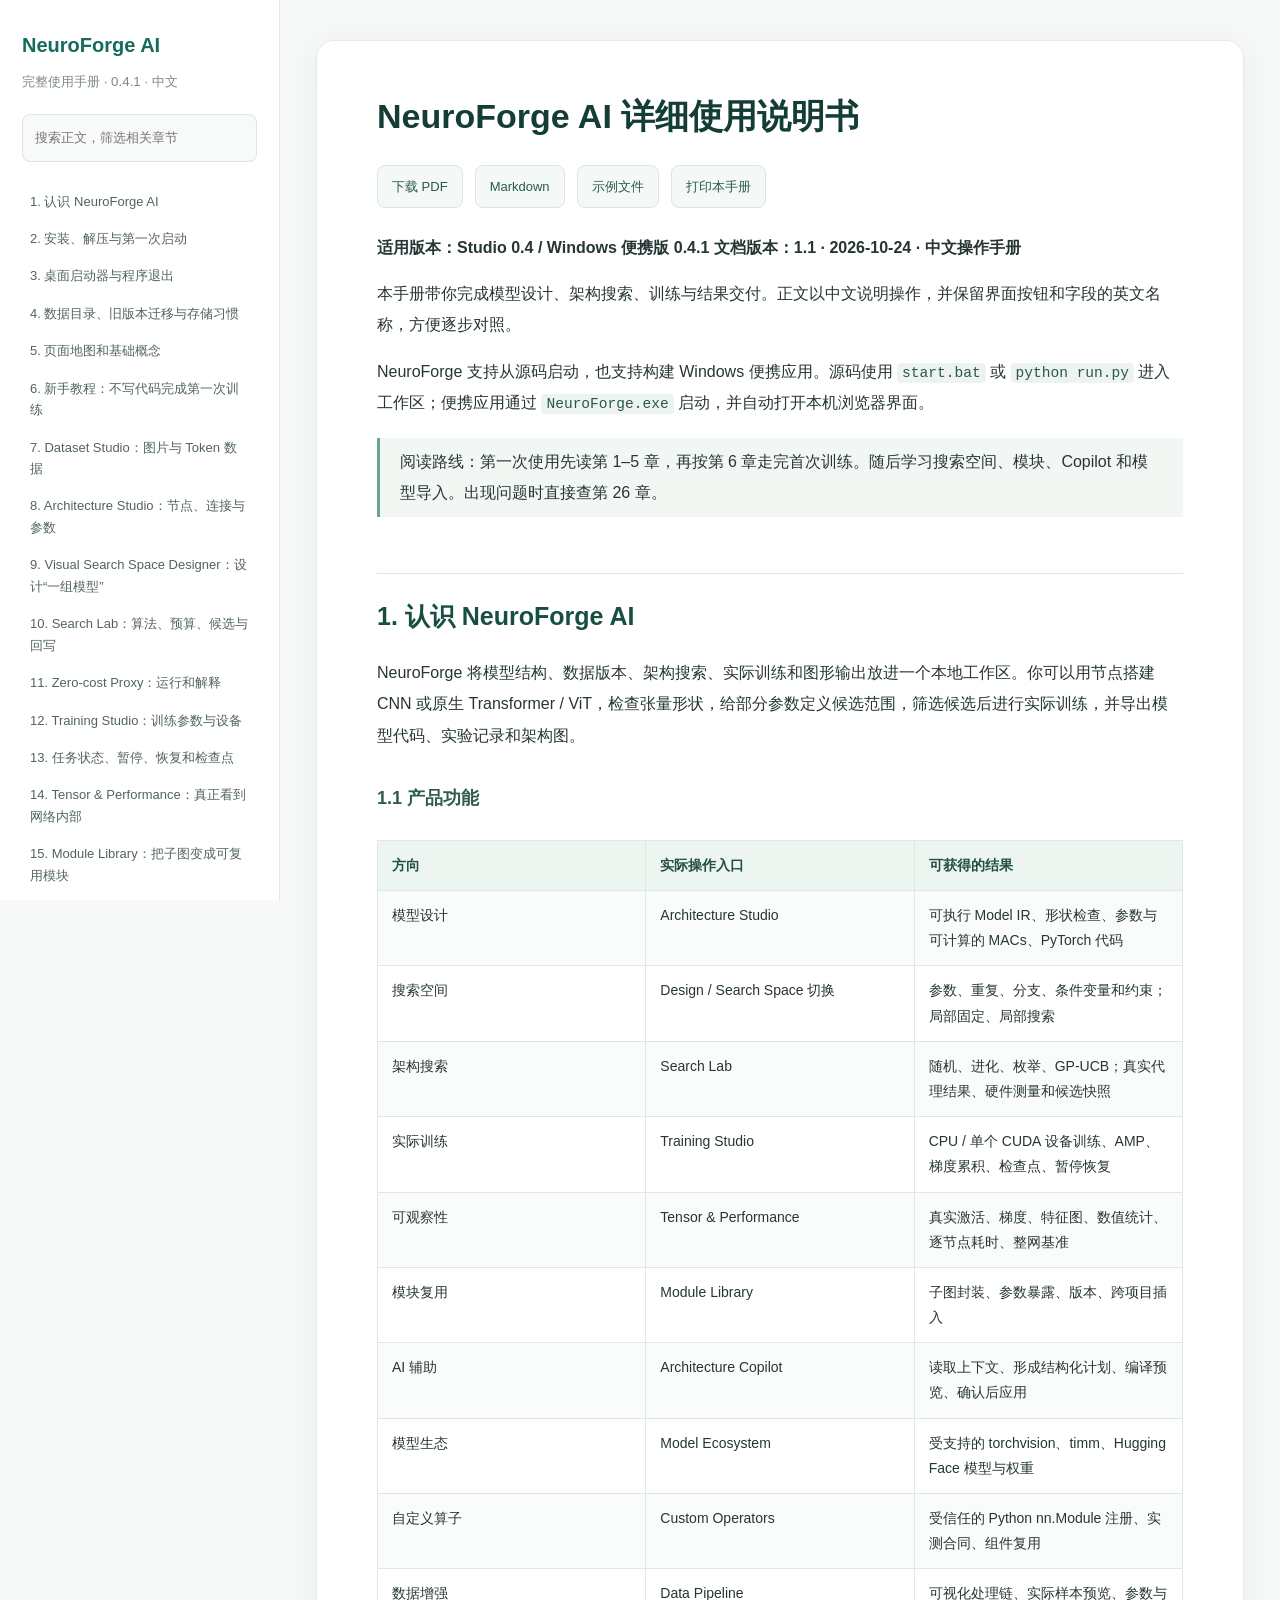
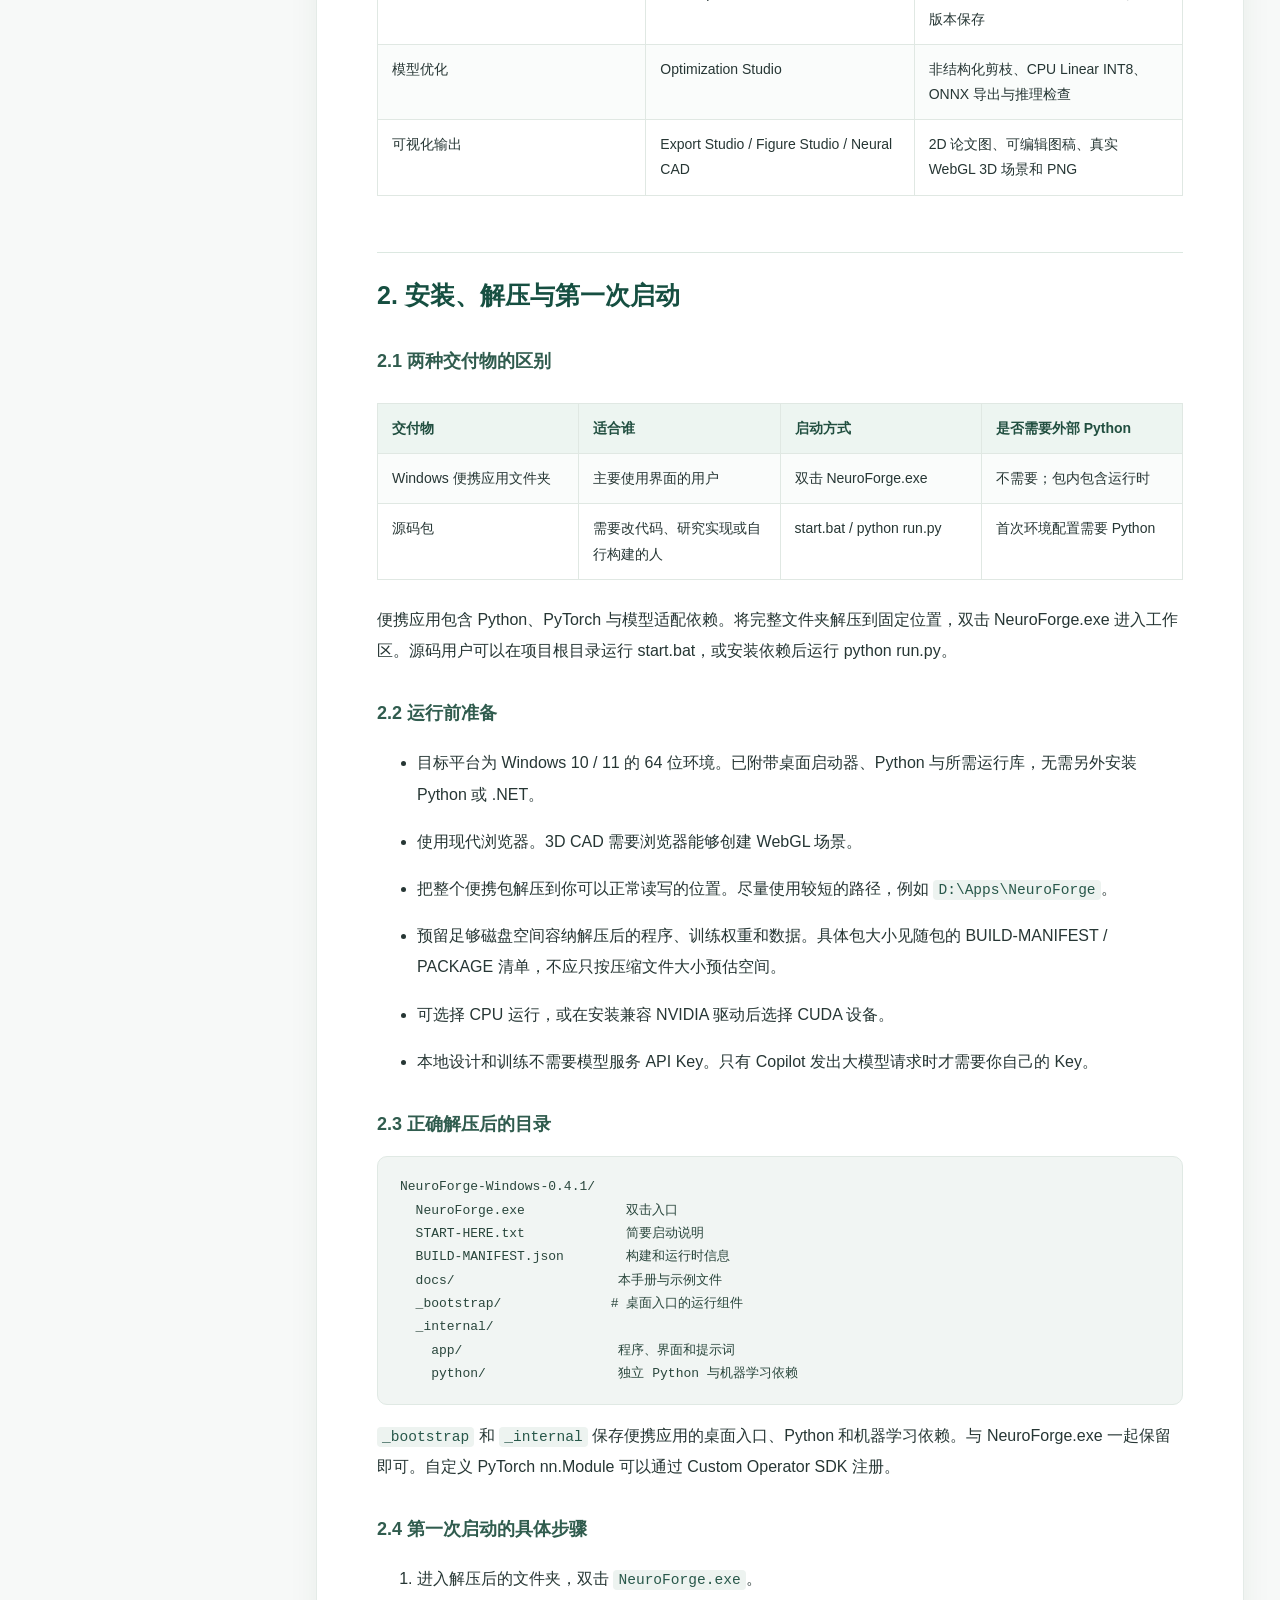
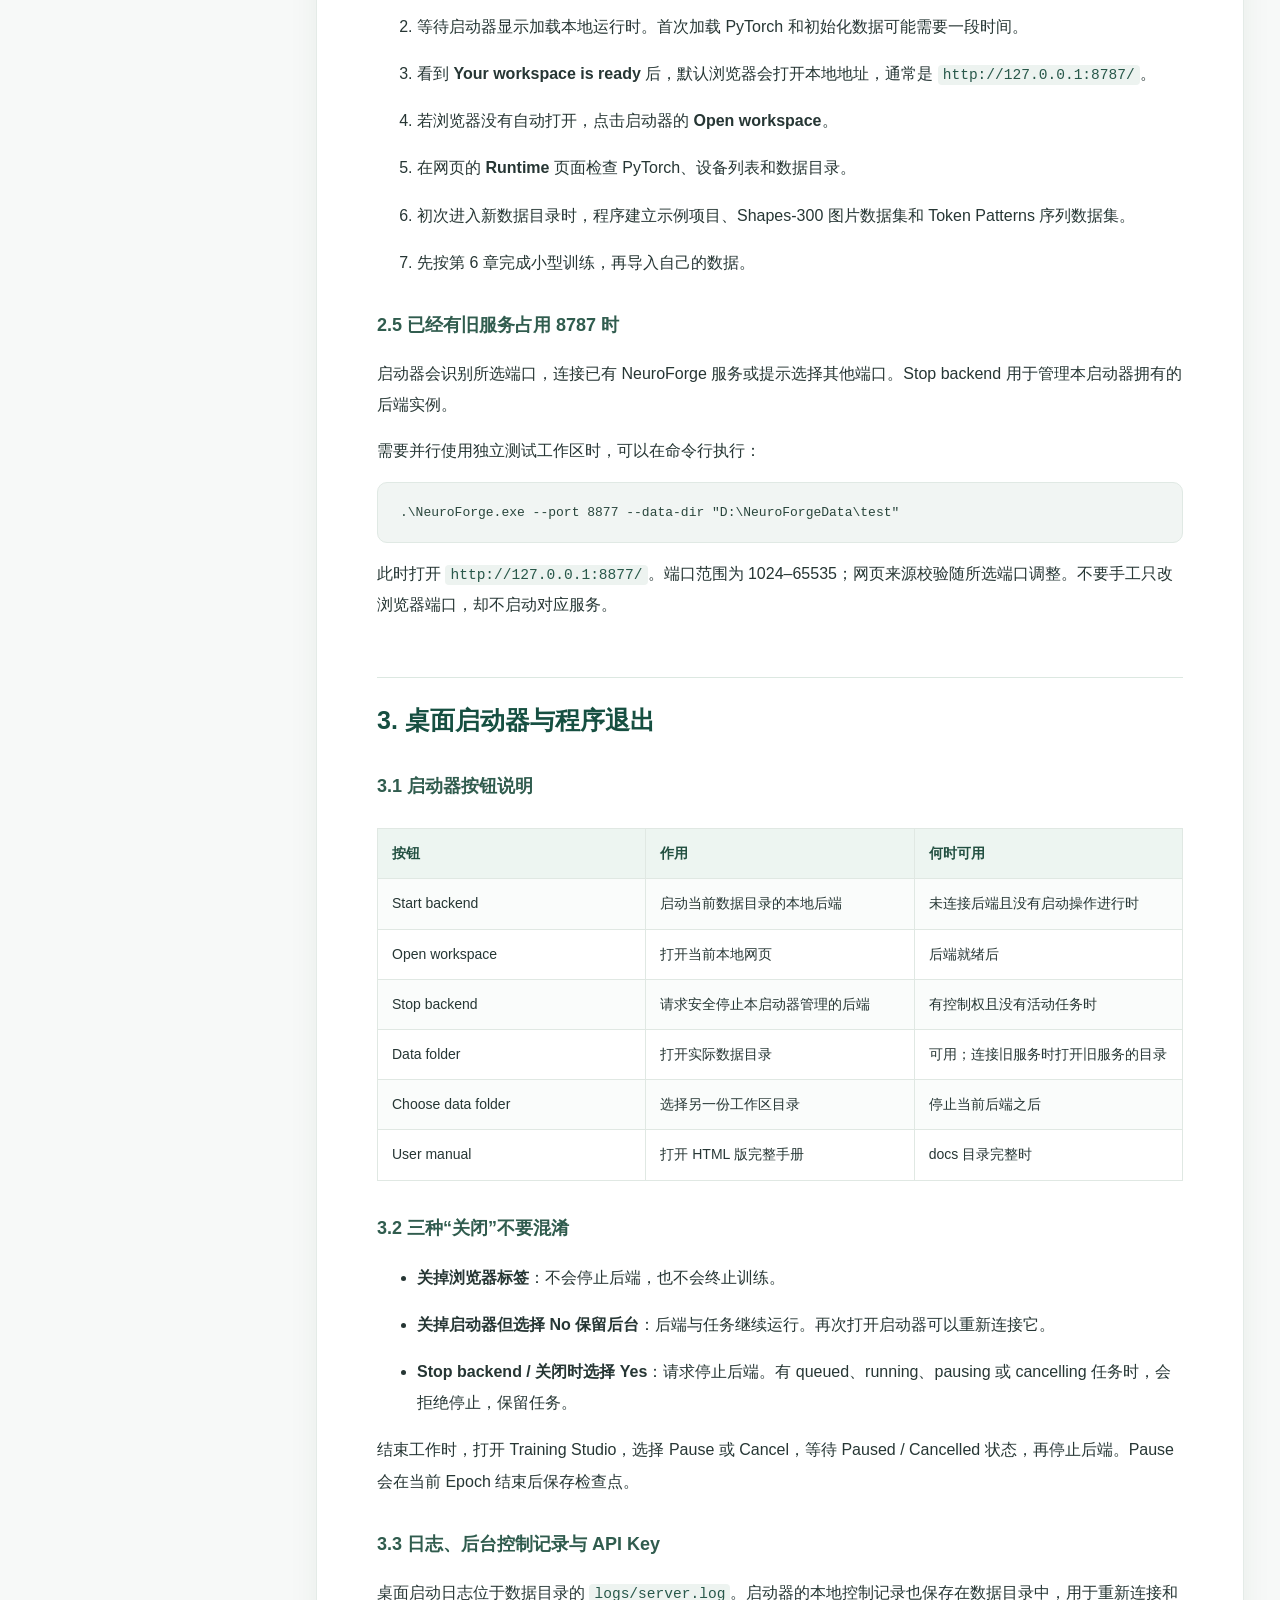
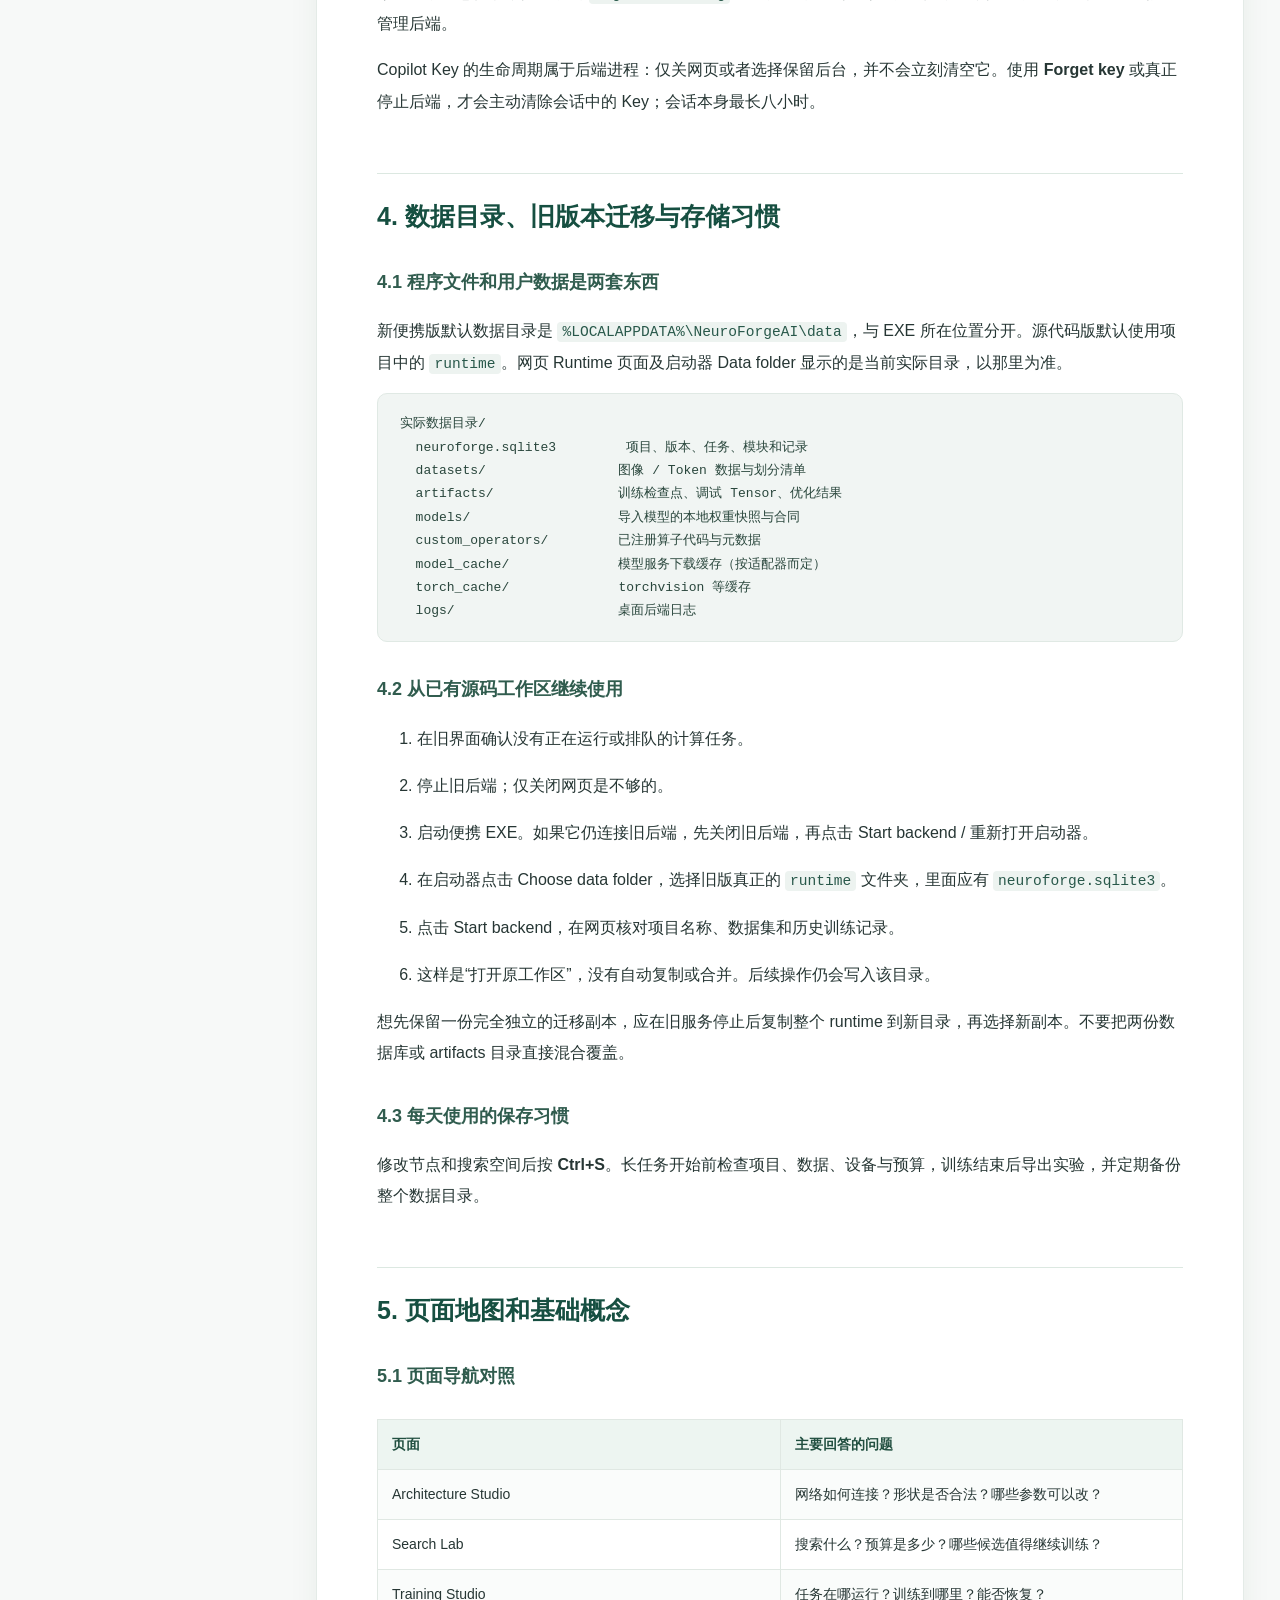
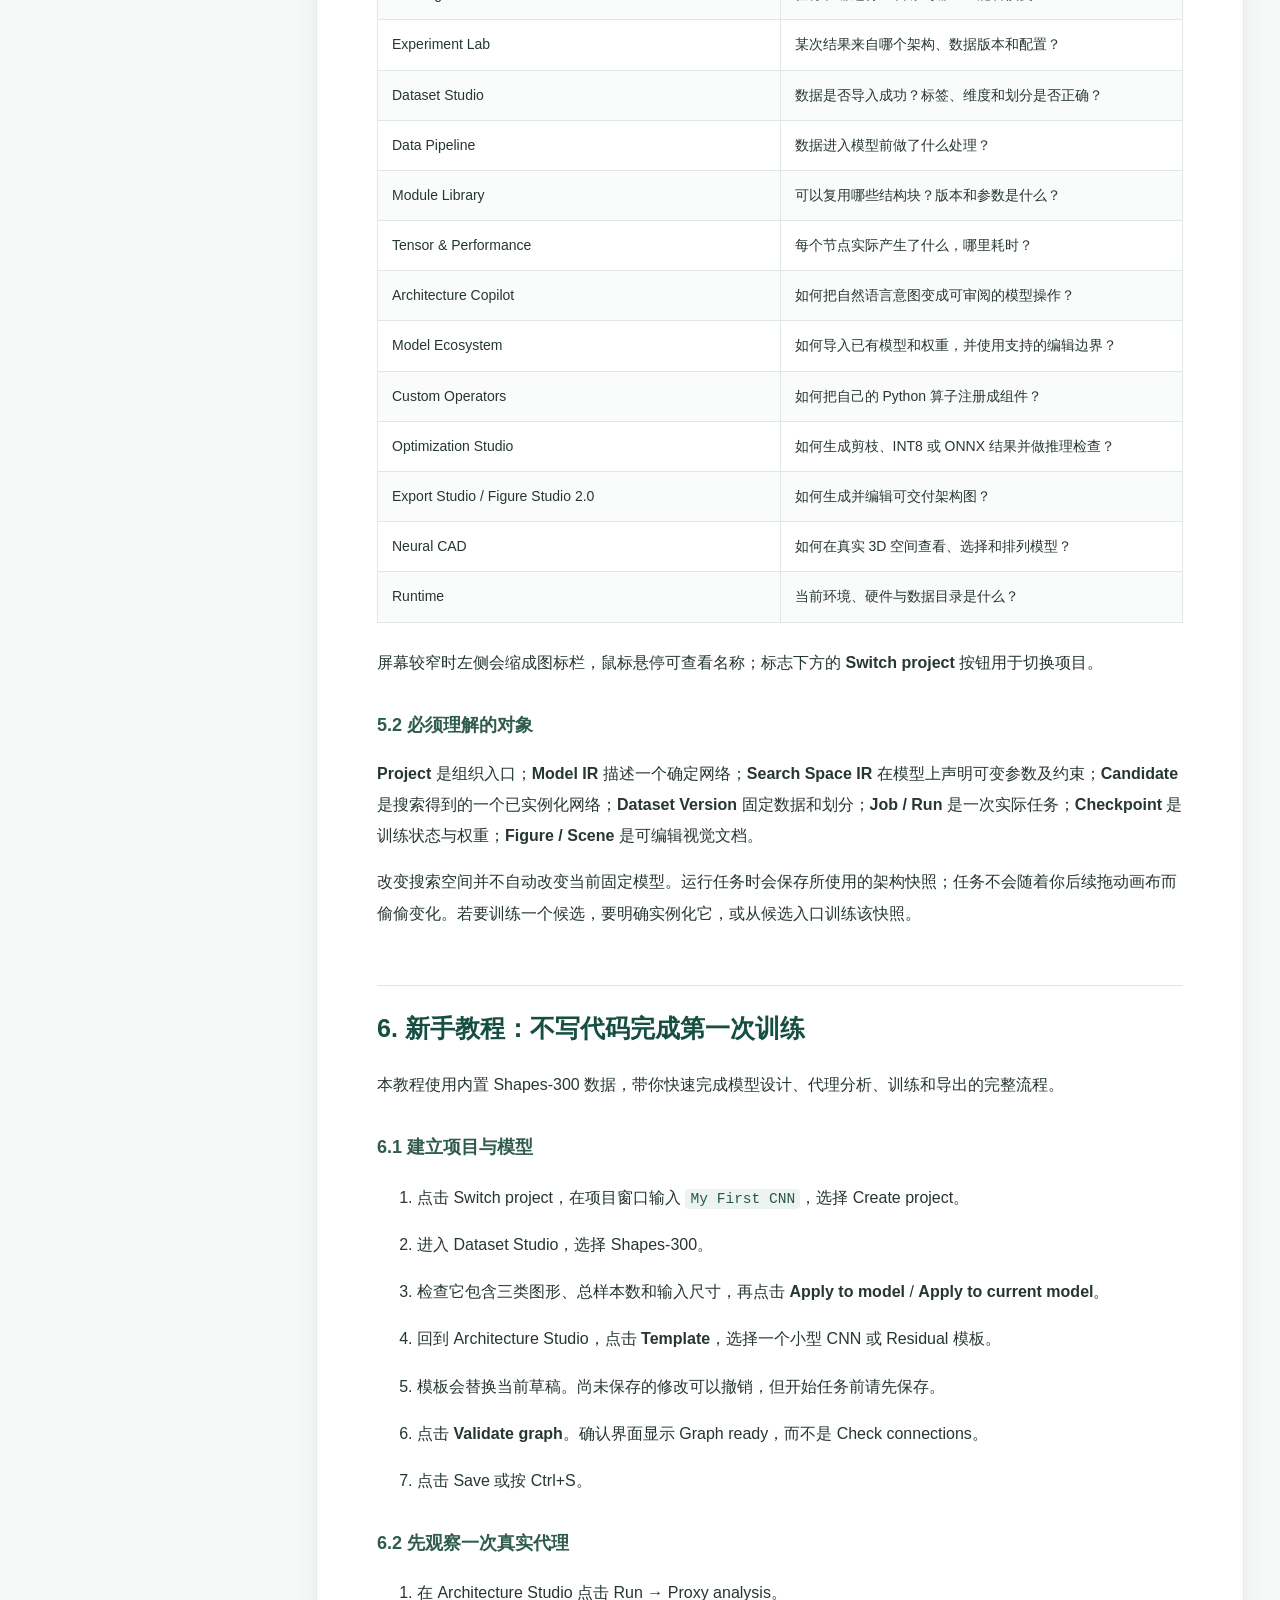
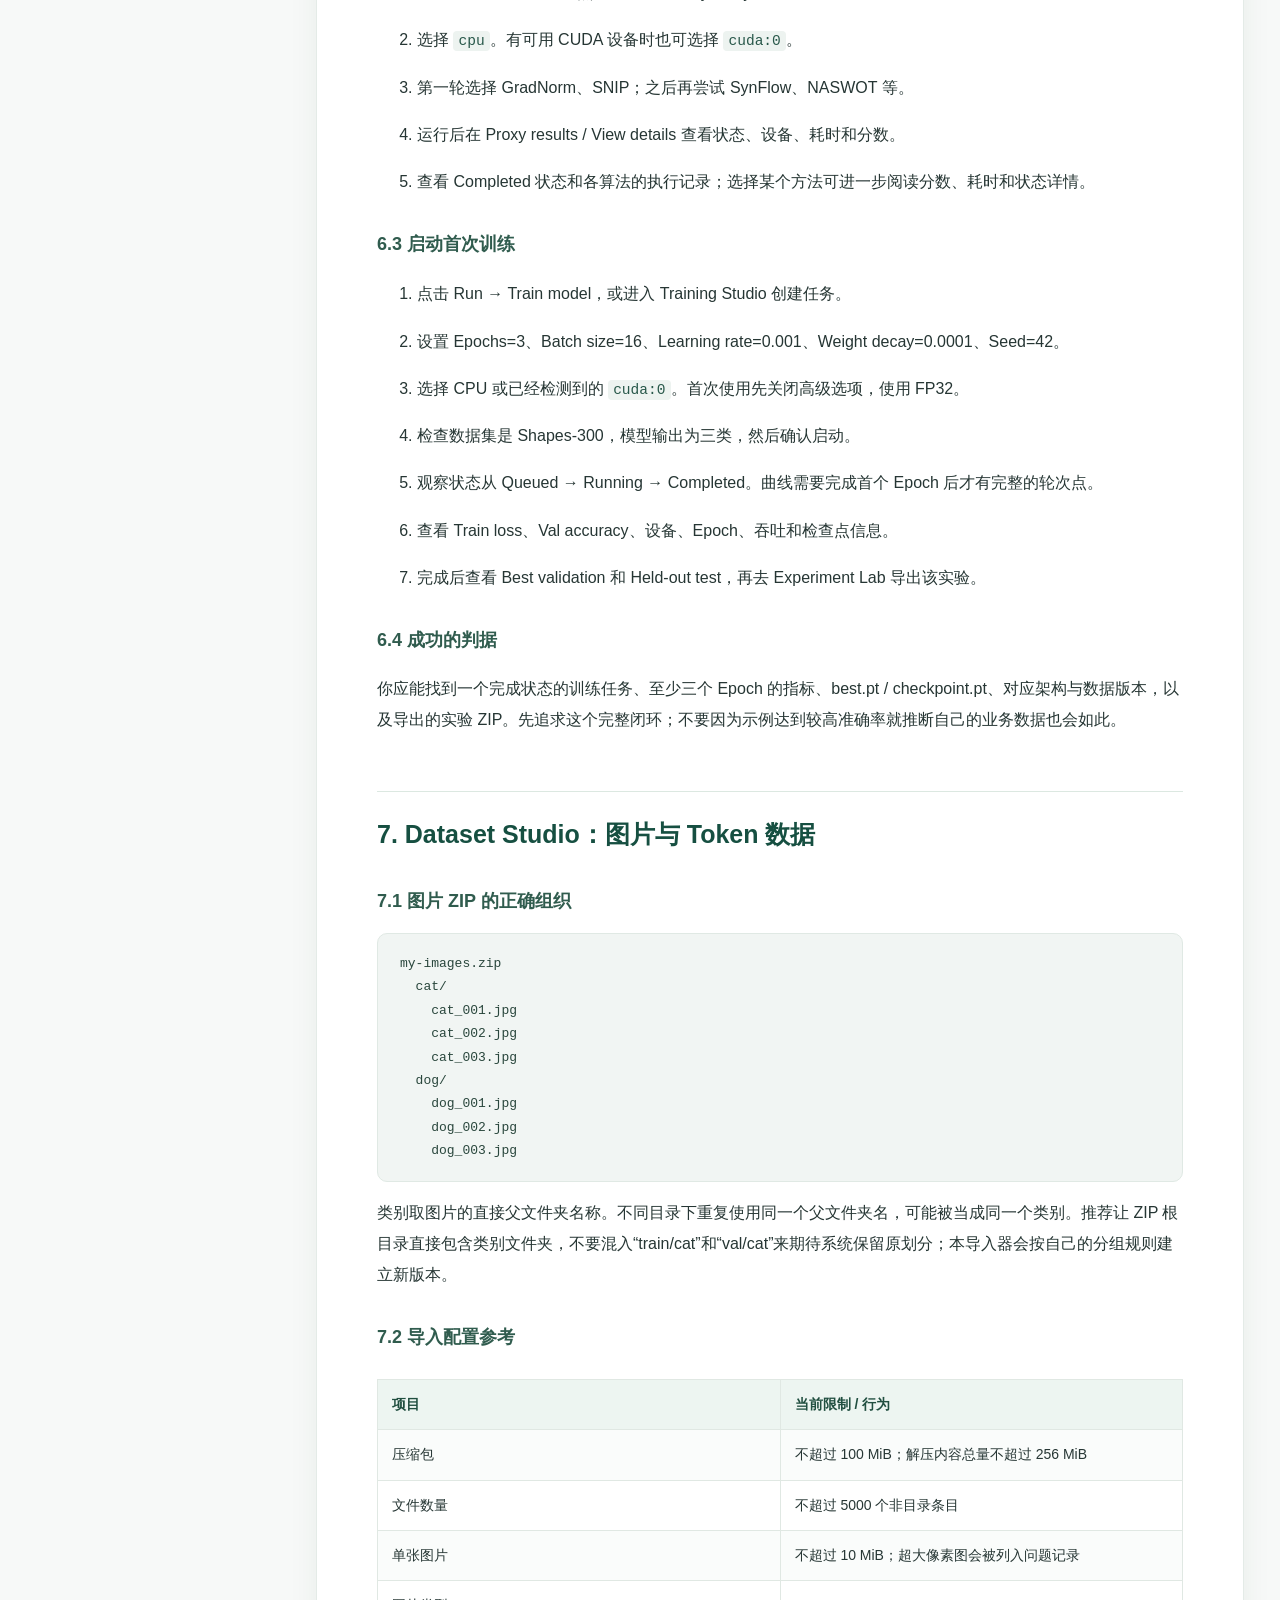
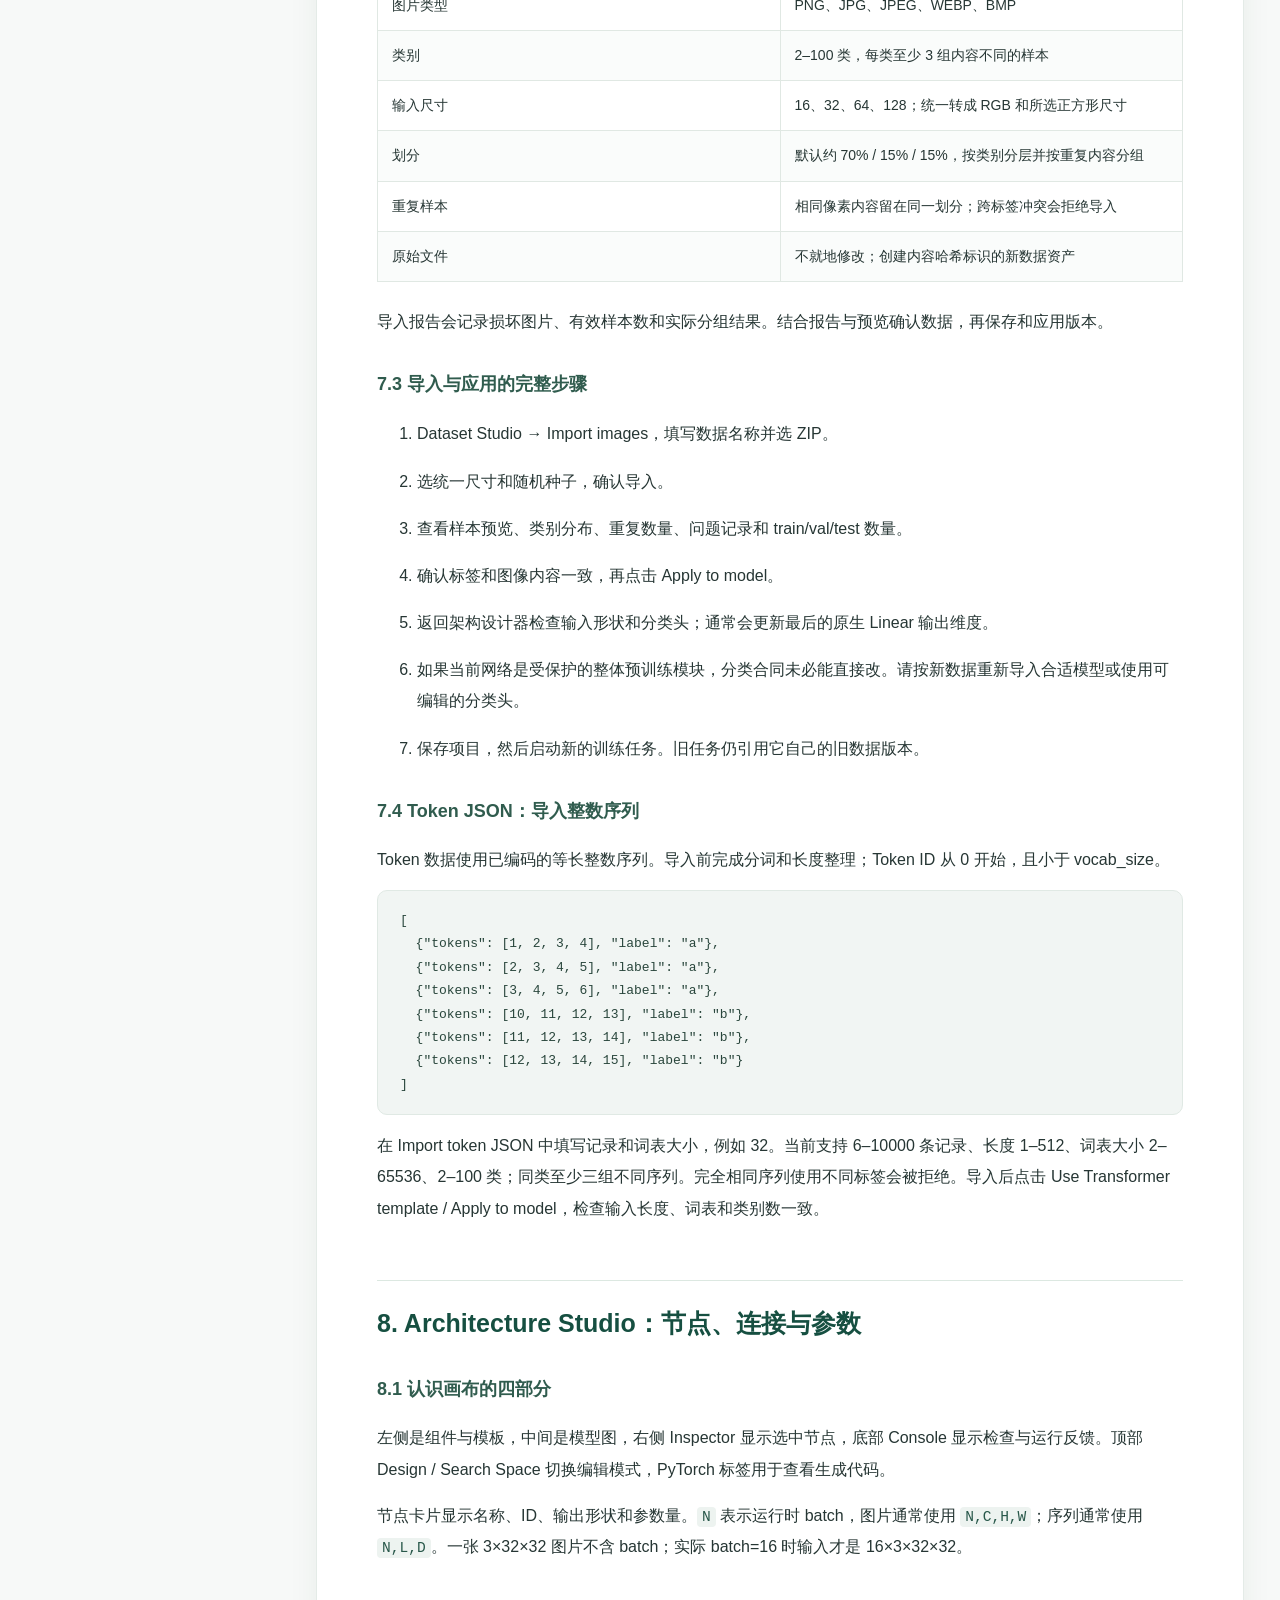
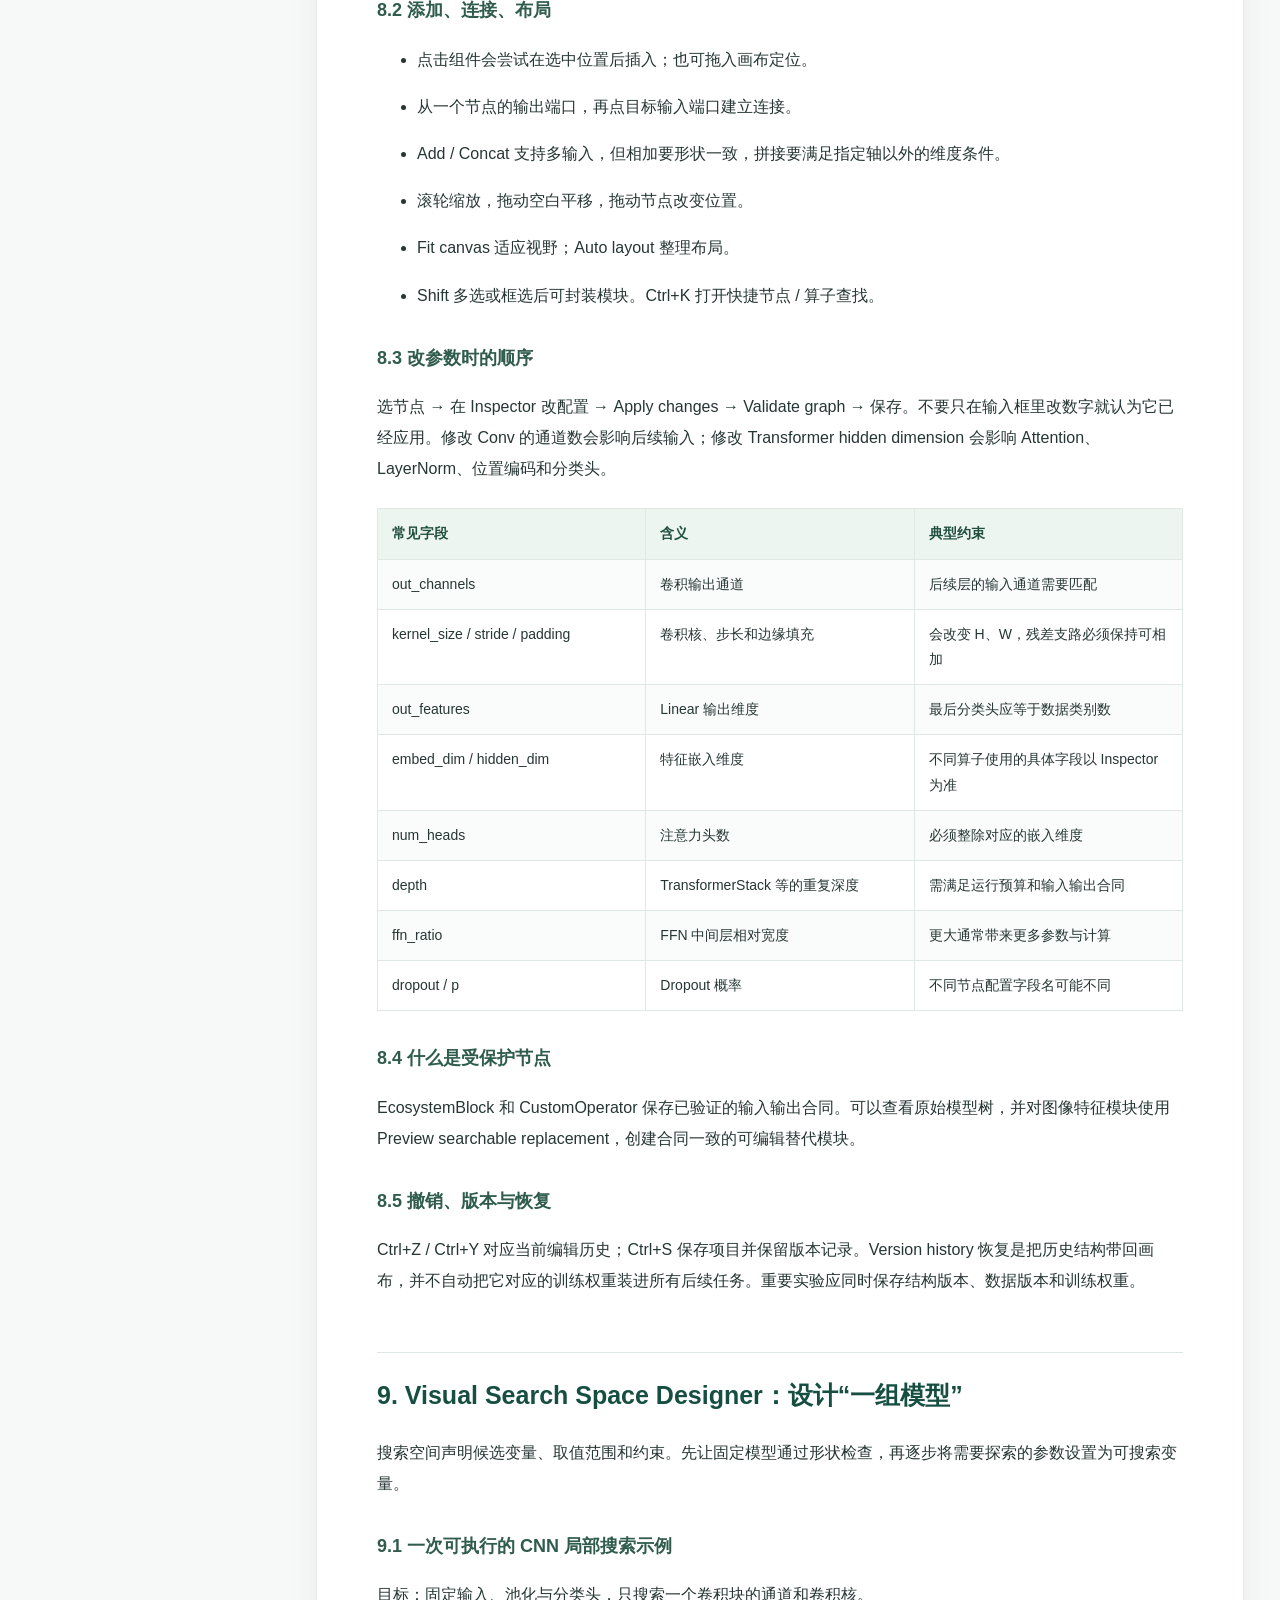
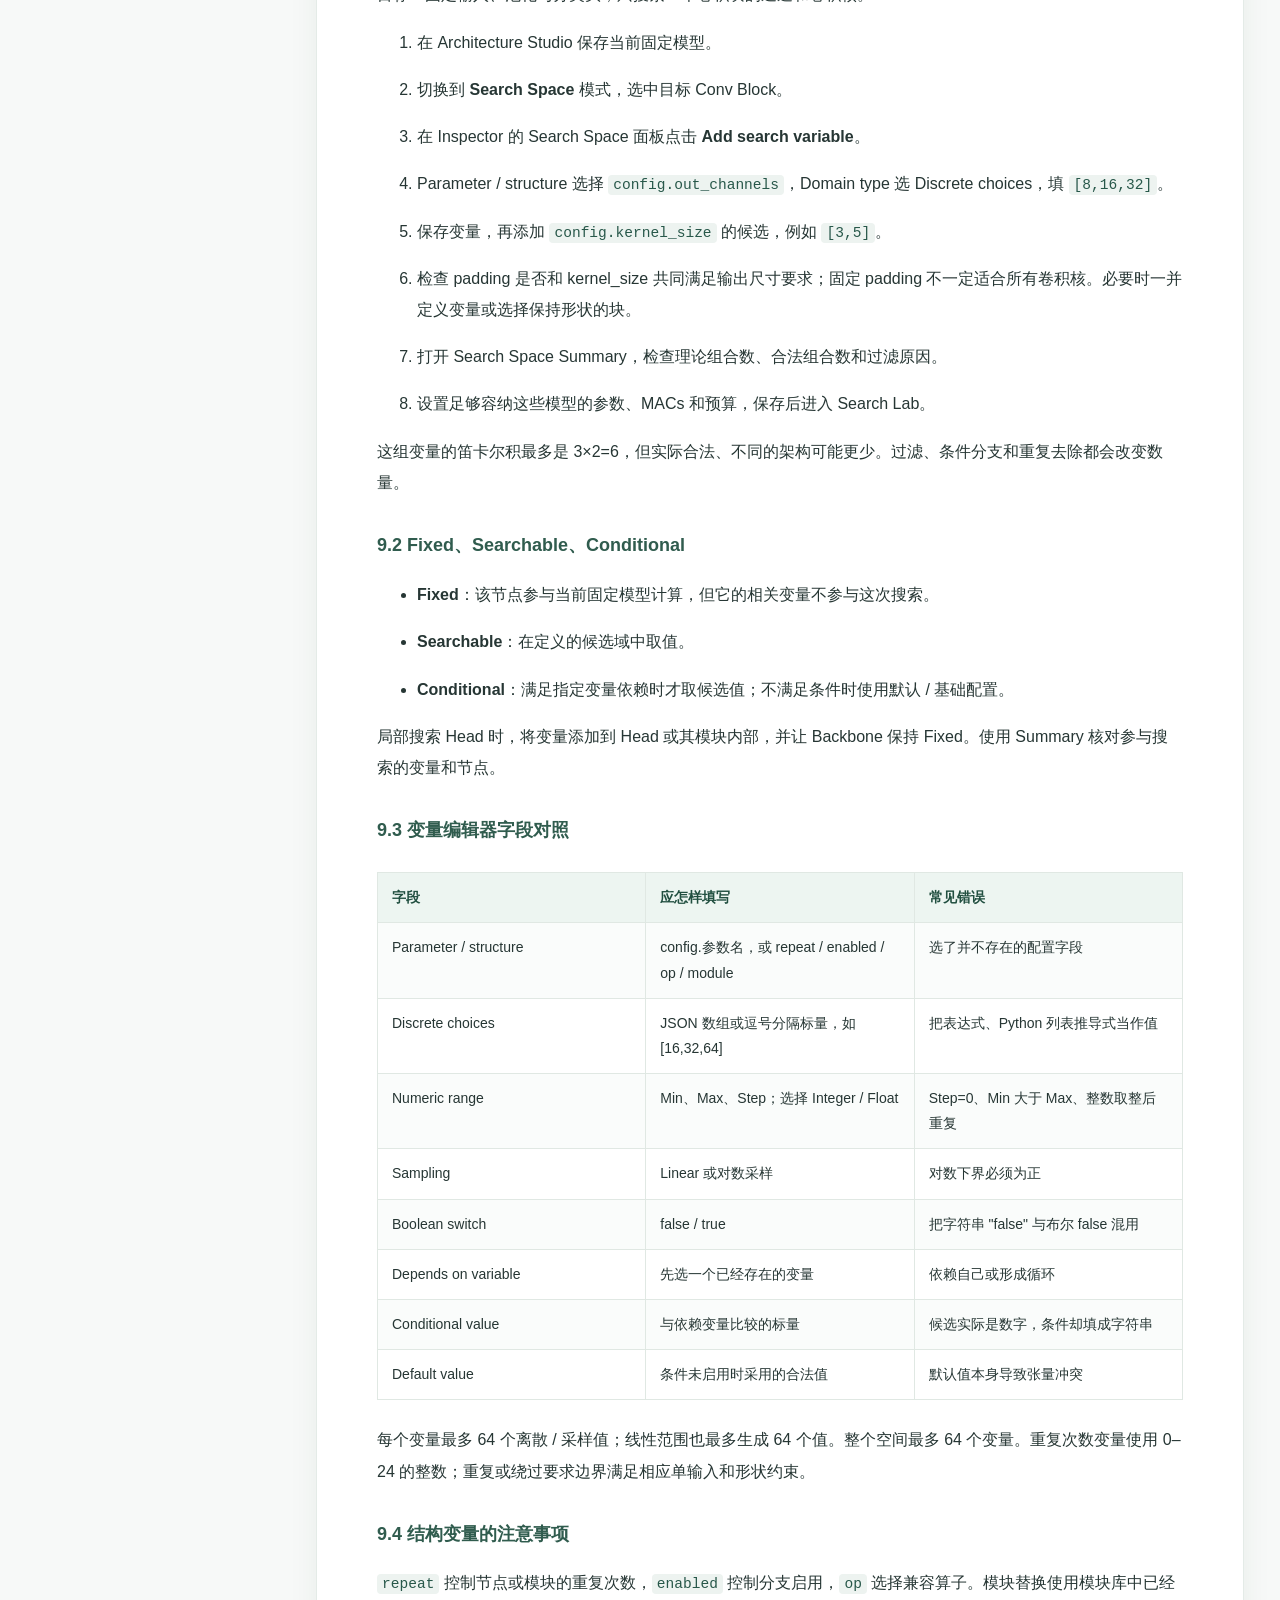
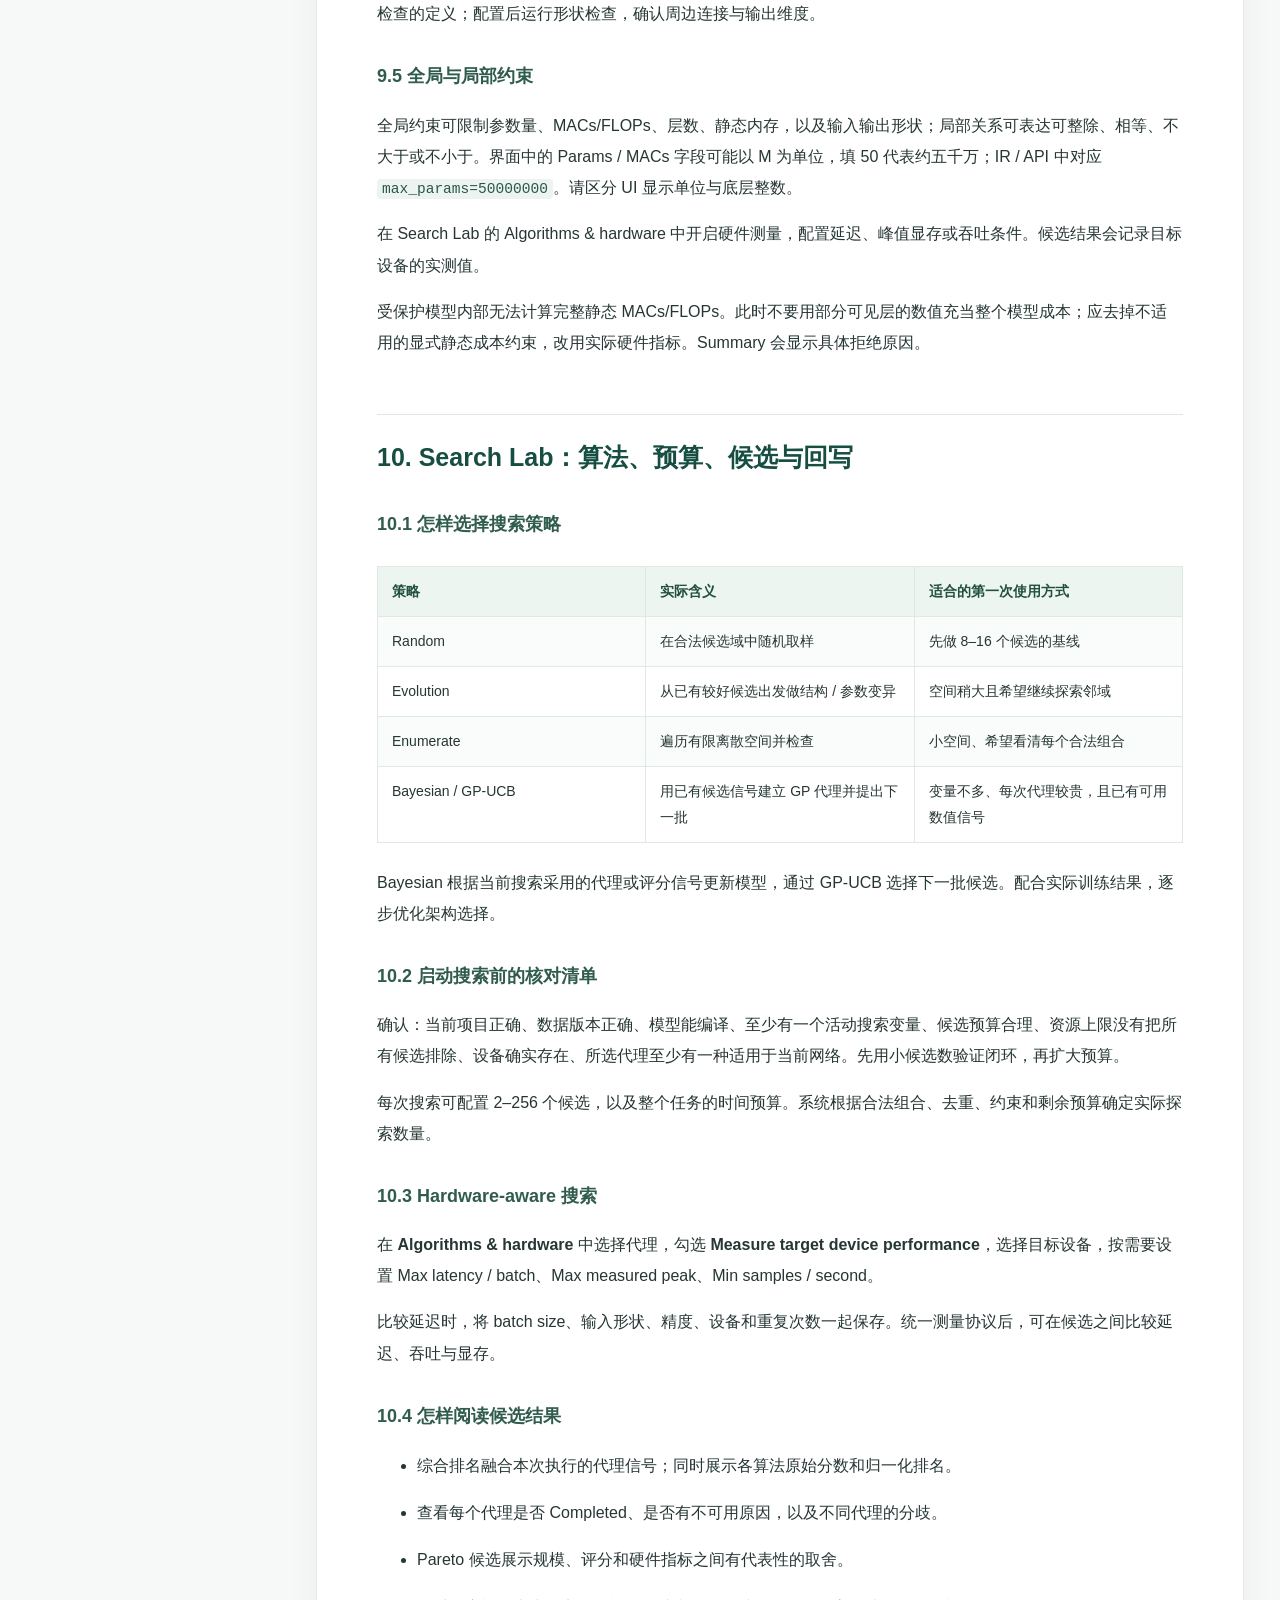
==== commit b3305517: "Introduce NeuroForge in English with screenshots and bilingual user manuals" ====
--- a/docs/NeuroForge-User-Manual-zh-CN.html
+++ b/docs/NeuroForge-User-Manual-zh-CN.html
@@ -1,4 +1,4 @@
-<!doctype html><html lang="zh-CN"><head><meta charset="utf-8"><meta name="viewport" content="width=device-width, initial-scale=1"><title>NeuroForge AI · 详细使用说明书</title><style>*{box-sizing:border-box}html{scroll-behavior:smooth;scroll-padding-top:30px}body{margin:0;color:#263634;background:#f7f9f8;font:16px/1.95 "Microsoft YaHei","Segoe UI",sans-serif}aside{position:fixed;inset:0 auto 0 0;width:280px;padding:26px 22px;background:#fff;border-right:1px solid #e2e9e6;overflow:auto}aside b{display:block;color:#176b5b;font-size:20px}aside small{color:#7b8a85}aside input{width:100%;margin:18px 0;padding:10px 12px;border:1px solid #dce5e0;border-radius:8px;background:#f8faf9;font:inherit;font-size:13px}nav a{display:block;font-size:13px;line-height:1.65;margin:6px 0;padding:5px 8px;border-radius:5px;color:#52645e;text-decoration:none}nav a:hover{background:#edf5f1;color:#176b5b}main{margin:40px 36px 80px 316px;max-width:1080px;background:white;padding:52px 60px;border:1px solid #e4ebe7;border-radius:18px;box-shadow:0 4px 30px #173a2510}h1{font-size:34px;line-height:1.4;color:#143e35;margin:0 0 24px}h2{font-size:25px;line-height:1.5;margin:56px 0 22px;padding-top:24px;border-top:1px solid #dce8e1;color:#164f41}h3{font-size:18px;color:#305c4e;margin:30px 0 14px}p{margin:15px 0}table{width:100%;border-collapse:collapse;margin:24px 0;font-size:14px;line-height:1.8;table-layout:fixed}th,td{border:1px solid #e0e8e3;text-align:left;vertical-align:top;padding:12px 14px;overflow-wrap:anywhere}th{background:#edf5f1;color:#214f40}tr:nth-child(even){background:#fafcfb}pre{background:#f1f5f3;padding:18px 22px;border-radius:10px;border:1px solid #e0e9e4;font:13px/1.8 Consolas,"Microsoft YaHei",monospace;white-space:pre-wrap;overflow-wrap:anywhere}code{background:#edf3f0;border-radius:4px;padding:2px 5px;font-size:.91em;color:#28584a}pre code{padding:0;background:none;color:#29463c;font-size:inherit}li{margin:8px 0}blockquote{border-left:3px solid #6aa58e;margin:20px 0;padding:8px 20px;background:#f2f7f4}.tools{display:flex;gap:12px;flex-wrap:wrap;margin:24px 0}.tools a,.tools button{font:inherit;font-size:13px;text-decoration:none;border:1px solid #dbe6df;background:#f4f8f6;border-radius:8px;color:#285b49;padding:8px 14px;cursor:pointer}.figure img{width:100%;max-width:800px;border:1px solid #e0e7e3;border-radius:12px}.figure figcaption{font-size:12px;color:#78897f}.match{background:#fff4c9}.notice{color:#5f776b;font-size:13px}@media(max-width:900px){aside{position:relative;width:auto;max-height:360px}main{margin:20px;padding:28px 20px}h1{font-size:26px}table{font-size:12px}th,td{padding:7px}}@media print{aside,.tools{display:none}body{background:white;font-size:10pt}main{margin:0;padding:0;border:0;box-shadow:none;max-width:none}h2{break-before:page}h2,h3{break-after:avoid}tr,pre,.figure{break-inside:avoid}a{color:inherit;text-decoration:none}}</style></head><body><aside><b>NeuroForge AI</b><small>完整使用手册 · 0.4.1 · 中文</small><input id="search" type="search" placeholder="搜索正文，筛选相关章节" aria-label="搜索手册正文"><nav><a href="#chapter-1">1. 产品究竟能做什么</a><a href="#chapter-2">2. 安装、解压与第一次启动</a><a href="#chapter-3">3. 桌面启动器与程序退出</a><a href="#chapter-4">4. 数据目录、旧版本迁移与存储习惯</a><a href="#chapter-5">5. 页面地图和基础概念</a><a href="#chapter-6">6. 新手教程：不写代码完成第一次训练</a><a href="#chapter-7">7. Dataset Studio：图片与 Token 数据</a><a href="#chapter-8">8. Architecture Studio：节点、连接与参数</a><a href="#chapter-9">9. Visual Search Space Designer：设计“一组模型”</a><a href="#chapter-10">10. Search Lab：算法、预算、候选与回写</a><a href="#chapter-11">11. Zero-cost Proxy：运行和解释</a><a href="#chapter-12">12. Training Studio：训练参数与设备</a><a href="#chapter-13">13. 任务状态、暂停、恢复和检查点</a><a href="#chapter-14">14. Tensor &amp; Performance：真正看到网络内部</a><a href="#chapter-15">15. Module Library：把子图变成可复用模块</a><a href="#chapter-16">16. Transformer / ViT：从模板到可搜索编码器</a><a href="#chapter-17">17. Architecture Copilot：配置自己的模型服务</a><a href="#chapter-18">18. Optimization Assistant：从目标到实测证据</a><a href="#chapter-19">19. Model Ecosystem：导入成熟网络与预训练权重</a><a href="#chapter-20">20. Code → Visual 与 Architecture Diff</a><a href="#chapter-21">21. Custom Operator SDK：自己的算子进入组件库</a><a href="#chapter-22">22. Experiment Lab：比较、记录与导出</a><a href="#chapter-23">23. Visual Data Pipeline：预处理与增强</a><a href="#chapter-24">24. Export Studio、Figure Studio 与 Neural CAD</a><a href="#chapter-25">25. Python SDK、CLI 与 API</a><a href="#chapter-26">26. 故障排查：从现象找到处理步骤</a><a href="#chapter-27">27. 备份、迁移、升级与卸载</a><a href="#chapter-28">28. 三条完整实战路线</a><a href="#chapter-29">29. 参数预算、术语与边界速查</a><a href="#chapter-30">30. 验收清单、文件索引与参考</a></nav><p class="notice">全文搜索可使用 Ctrl+F。<br>本页面无需联网。</p></aside><main><h1>NeuroForge AI 详细使用说明书</h1><div class="tools"><a href="NeuroForge-User-Manual-zh-CN.pdf">下载 PDF</a><a href="NeuroForge-User-Manual-zh-CN.md">Markdown 正文</a><a href="examples/README.txt">示例文件</a><button onclick="window.print()">打印本手册</button></div><p><strong>适用版本：Studio 0.4 / Windows 便携版 0.4.1</strong>   <strong>文档版本：1.0 · 2026-10-24 · 中文操作手册</strong></p><p>本手册以当前实际交付的程序为准。软件界面为英文，正文用中文说明，并保留按钮和字段的英文原名。它既可以作为第一次使用的教程，也可以在日常使用中按章节查找配置含义、错误原因和恢复步骤。</p><p>本版的桌面入口是 <code>NeuroForge.exe</code>。它是 Windows 可执行启动器，随便携文件夹携带独立的 Python、PyTorch CUDA 和模型适配器；真正的设计界面仍在本机浏览器中运行。它不要求用户另装 Python，也不是脱离依赖目录的单文件程序。原有源码版仍然保留，适合开发、研究代码和自行构建。</p><blockquote>阅读路线：第一次使用先读第 1–5 章，再按第 6 章走完首次训练。随后学习搜索空间、模块、Copilot 和模型导入。出现问题时直接查第 26 章。不要把产品构想书中的未来功能理解为当前全部已经实现。</blockquote><h2 id="chapter-1">1. 产品究竟能做什么</h2><p>NeuroForge 将模型结构、数据版本、架构搜索、实际训练和图形输出放进一个本地工作区。你可以用节点搭建 CNN 或原生 Transformer / ViT，检查张量形状，给部分参数定义候选范围，筛选候选后进行实际训练，并导出模型代码、实验记录和架构图。</p><h3>1.1 当前可用能力</h3><table><tr><th>方向</th><th>实际操作入口</th><th>可获得的结果</th></tr><tr><td>模型设计</td><td>Architecture Studio</td><td>可执行 Model IR、形状检查、参数与可计算的 MACs、PyTorch 代码</td></tr><tr><td>搜索空间</td><td>Design / Search Space 切换</td><td>参数、重复、分支、条件变量和约束；局部固定、局部搜索</td></tr><tr><td>架构搜索</td><td>Search Lab</td><td>随机、进化、枚举、GP-UCB；真实代理结果、硬件测量和候选快照</td></tr><tr><td>实际训练</td><td>Training Studio</td><td>CPU / 单个 CUDA 设备训练、AMP、梯度累积、检查点、暂停恢复</td></tr><tr><td>可观察性</td><td>Tensor &amp; Performance</td><td>真实激活、梯度、特征图、数值统计、逐节点耗时、整网基准</td></tr><tr><td>模块复用</td><td>Module Library</td><td>子图封装、参数暴露、版本、跨项目插入</td></tr><tr><td>AI 辅助</td><td>Architecture Copilot</td><td>读取上下文、形成结构化计划、编译预览、确认后应用</td></tr><tr><td>模型生态</td><td>Model Ecosystem</td><td>受支持的 torchvision、timm、Hugging Face 模型与权重</td></tr><tr><td>自定义算子</td><td>Custom Operators</td><td>受信任的 Python nn.Module 注册、实测合同、组件复用</td></tr><tr><td>数据增强</td><td>Data Pipeline</td><td>可视化处理链、实际样本预览、参数与版本保存</td></tr><tr><td>模型优化</td><td>Optimization Studio</td><td>非结构化剪枝、CPU Linear INT8、ONNX 导出与推理检查</td></tr><tr><td>可视化输出</td><td>Export Studio / Figure Studio / Neural CAD</td><td>2D 论文图、可编辑图稿、真实 WebGL 3D 场景和 PNG</td></tr></table><h3>1.2 使用时必须分清的四件事</h3><ol start="1"><li><strong>代理分数不是准确率。</strong> SNIP、SynFlow 等是低成本信号。验证准确率和测试准确率来自实际训练或评测。</li></ol><ol start="2"><li><strong>模型结构不等于训练权重。</strong> 原生新节点一般按种子初始化；预训练导入保留相应权重；更换分类头或替换一个 Stage 往往引入新参数。</li></ol><ol start="3"><li><strong>静态估算不等于运行峰值。</strong> 参数存储量、激活大小、训练峰值显存和整个 GPU 已用显存分别回答不同问题。</li></ol><ol start="4"><li><strong>保存项目不等于打包全部数据。</strong> 项目中有架构和数据版本引用；完整工作区备份还必须包括数据库、数据、模型资产和权重目录。</li></ol><h3>1.3 当前明确没有提供的能力</h3><p>当前不是多用户云平台，也没有分布式或多 GPU 训练。UNet / 分割数据流程、任意 Python 模型的无损双向转换、通用 LLM 文本生成与 tokenizer 工作台、经校准的最终准确率预测都没有交付。导入复杂模型时可能保留受保护的整体模块，而不是把所有内部层变成可自由修改的原生节点。</p><h2 id="chapter-2">2. 安装、解压与第一次启动</h2><h3>2.1 两种交付物的区别</h3><table><tr><th>交付物</th><th>适合谁</th><th>启动方式</th><th>是否需要外部 Python</th></tr><tr><td>Windows 便携应用文件夹</td><td>主要使用界面的用户</td><td>双击 NeuroForge.exe</td><td>不需要；包内包含运行时</td></tr><tr><td>源码包</td><td>需要改代码、研究实现或自行构建的人</td><td>start.bat / python run.py</td><td>首次环境配置需要 Python</td></tr></table><p>便携版把大量运行库带在文件夹里，因此体积显著大于源码压缩包。不要只把一个小 EXE 复制给别人，也不要直接在压缩软件的预览窗口里运行它。</p><h3>2.2 运行前准备</h3><ul><li>目标平台为 Windows 10 / 11 的 64 位环境。已附带桌面启动器、Python 与所需运行库，无需另外安装 Python 或 .NET。</li></ul><ul><li>使用现代浏览器。3D CAD 需要浏览器能够创建 WebGL 场景。</li></ul><ul><li>把整个便携包解压到你可以正常读写的位置。尽量使用较短的路径，例如 <code>D:\Apps\NeuroForge</code>。</li></ul><ul><li>预留足够磁盘空间容纳解压后的程序、训练权重和数据。具体包大小见随包的 BUILD-MANIFEST / PACKAGE 清单，不应只按压缩文件大小预估空间。</li></ul><ul><li>CPU 模式不要求 NVIDIA GPU。使用 CUDA 需要操作系统已安装兼容的 NVIDIA 驱动；随包的 CUDA 运行库不能代替显卡驱动。</li></ul><ul><li>本地设计和训练不需要模型服务 API Key。只有 Copilot 发出大模型请求时才需要你自己的 Key。</li></ul><h3>2.3 正确解压后的目录</h3><pre><code>NeuroForge-Windows-0.4.1/
+<!doctype html><html lang="zh-CN"><head><meta charset="utf-8"><meta name="viewport" content="width=device-width, initial-scale=1"><title>NeuroForge AI · 详细使用说明书</title><style>*{box-sizing:border-box}html{scroll-behavior:smooth;scroll-padding-top:30px}body{margin:0;color:#263634;background:#f7f9f8;font:16px/1.95 "Microsoft YaHei","Segoe UI",sans-serif}aside{position:fixed;inset:0 auto 0 0;width:280px;padding:26px 22px;background:#fff;border-right:1px solid #e2e9e6;overflow:auto}aside b{display:block;color:#176b5b;font-size:20px}aside small{color:#7b8a85}aside input{width:100%;margin:18px 0;padding:10px 12px;border:1px solid #dce5e0;border-radius:8px;background:#f8faf9;font:inherit;font-size:13px}nav a{display:block;font-size:13px;line-height:1.65;margin:6px 0;padding:5px 8px;border-radius:5px;color:#52645e;text-decoration:none}nav a:hover{background:#edf5f1;color:#176b5b}main{margin:40px 36px 80px 316px;max-width:1080px;background:white;padding:52px 60px;border:1px solid #e4ebe7;border-radius:18px;box-shadow:0 4px 30px #173a2510}h1{font-size:34px;line-height:1.4;color:#143e35;margin:0 0 24px}h2{font-size:25px;line-height:1.5;margin:56px 0 22px;padding-top:24px;border-top:1px solid #dce8e1;color:#164f41}h3{font-size:18px;color:#305c4e;margin:30px 0 14px}p{margin:15px 0}table{width:100%;border-collapse:collapse;margin:24px 0;font-size:14px;line-height:1.8;table-layout:fixed}th,td{border:1px solid #e0e8e3;text-align:left;vertical-align:top;padding:12px 14px;overflow-wrap:anywhere}th{background:#edf5f1;color:#214f40}tr:nth-child(even){background:#fafcfb}pre{background:#f1f5f3;padding:18px 22px;border-radius:10px;border:1px solid #e0e9e4;font:13px/1.8 Consolas,"Microsoft YaHei",monospace;white-space:pre-wrap;overflow-wrap:anywhere}code{background:#edf3f0;border-radius:4px;padding:2px 5px;font-size:.91em;color:#28584a}pre code{padding:0;background:none;color:#29463c;font-size:inherit}li{margin:8px 0}blockquote{border-left:3px solid #6aa58e;margin:20px 0;padding:8px 20px;background:#f2f7f4}.tools{display:flex;gap:12px;flex-wrap:wrap;margin:24px 0}.tools a,.tools button{font:inherit;font-size:13px;text-decoration:none;border:1px solid #dbe6df;background:#f4f8f6;border-radius:8px;color:#285b49;padding:8px 14px;cursor:pointer}.figure img{width:100%;max-width:800px;border:1px solid #e0e7e3;border-radius:12px}.figure figcaption{font-size:12px;color:#78897f}.match{background:#fff4c9}.notice{color:#5f776b;font-size:13px}@media(max-width:900px){aside{position:relative;width:auto;max-height:360px}main{margin:20px;padding:28px 20px}h1{font-size:26px}table{font-size:12px}th,td{padding:7px}}@media print{aside,.tools{display:none}body{background:white;font-size:10pt}main{margin:0;padding:0;border:0;box-shadow:none;max-width:none}h2{break-before:page}h2,h3{break-after:avoid}tr,pre,.figure{break-inside:avoid}a{color:inherit;text-decoration:none}}</style></head><body><aside><b>NeuroForge AI</b><small>完整使用手册 · 0.4.1 · 中文</small><input id="search" type="search" placeholder="搜索正文，筛选相关章节" aria-label="搜索手册正文"><nav><a href="#chapter-1">1. 认识 NeuroForge AI</a><a href="#chapter-2">2. 安装、解压与第一次启动</a><a href="#chapter-3">3. 桌面启动器与程序退出</a><a href="#chapter-4">4. 数据目录、旧版本迁移与存储习惯</a><a href="#chapter-5">5. 页面地图和基础概念</a><a href="#chapter-6">6. 新手教程：不写代码完成第一次训练</a><a href="#chapter-7">7. Dataset Studio：图片与 Token 数据</a><a href="#chapter-8">8. Architecture Studio：节点、连接与参数</a><a href="#chapter-9">9. Visual Search Space Designer：设计“一组模型”</a><a href="#chapter-10">10. Search Lab：算法、预算、候选与回写</a><a href="#chapter-11">11. Zero-cost Proxy：运行和解释</a><a href="#chapter-12">12. Training Studio：训练参数与设备</a><a href="#chapter-13">13. 任务状态、暂停、恢复和检查点</a><a href="#chapter-14">14. Tensor &amp; Performance：真正看到网络内部</a><a href="#chapter-15">15. Module Library：把子图变成可复用模块</a><a href="#chapter-16">16. Transformer / ViT：从模板到可搜索编码器</a><a href="#chapter-17">17. Architecture Copilot：配置自己的模型服务</a><a href="#chapter-18">18. Optimization Assistant：从目标到实测证据</a><a href="#chapter-19">19. Model Ecosystem：导入成熟网络与预训练权重</a><a href="#chapter-20">20. Code → Visual 与 Architecture Diff</a><a href="#chapter-21">21. Custom Operator SDK：自己的算子进入组件库</a><a href="#chapter-22">22. Experiment Lab：比较、记录与导出</a><a href="#chapter-23">23. Visual Data Pipeline：预处理与增强</a><a href="#chapter-24">24. Export Studio、Figure Studio 与 Neural CAD</a><a href="#chapter-25">25. Python SDK、CLI 与 API</a><a href="#chapter-26">26. 故障排查：从现象找到处理步骤</a><a href="#chapter-27">27. 备份、迁移、升级与卸载</a><a href="#chapter-28">28. 三条完整实战路线</a><a href="#chapter-29">29. 参数配置与术语速查</a><a href="#chapter-30">30. 验收清单、文件索引与参考</a></nav><p class="notice">全文搜索可使用 Ctrl+F。<br>本页面无需联网。</p></aside><main><h1>NeuroForge AI 详细使用说明书</h1><div class="tools"><a href="NeuroForge-User-Manual-zh-CN.pdf">下载 PDF</a><a href="NeuroForge-User-Manual-zh-CN.md">Markdown</a><a href="examples/README.txt">示例文件</a><button onclick="window.print()">打印本手册</button></div><p><strong>适用版本：Studio 0.4 / Windows 便携版 0.4.1</strong>   <strong>文档版本：1.1 · 2026-10-24 · 中文操作手册</strong></p><p>本手册带你完成模型设计、架构搜索、训练与结果交付。正文以中文说明操作，并保留界面按钮和字段的英文名称，方便逐步对照。</p><p>NeuroForge 支持从源码启动，也支持构建 Windows 便携应用。源码使用 <code>start.bat</code> 或 <code>python run.py</code> 进入工作区；便携应用通过 <code>NeuroForge.exe</code> 启动，并自动打开本机浏览器界面。</p><blockquote>阅读路线：第一次使用先读第 1–5 章，再按第 6 章走完首次训练。随后学习搜索空间、模块、Copilot 和模型导入。出现问题时直接查第 26 章。</blockquote><h2 id="chapter-1">1. 认识 NeuroForge AI</h2><p>NeuroForge 将模型结构、数据版本、架构搜索、实际训练和图形输出放进一个本地工作区。你可以用节点搭建 CNN 或原生 Transformer / ViT，检查张量形状，给部分参数定义候选范围，筛选候选后进行实际训练，并导出模型代码、实验记录和架构图。</p><h3>1.1 产品功能</h3><table><tr><th>方向</th><th>实际操作入口</th><th>可获得的结果</th></tr><tr><td>模型设计</td><td>Architecture Studio</td><td>可执行 Model IR、形状检查、参数与可计算的 MACs、PyTorch 代码</td></tr><tr><td>搜索空间</td><td>Design / Search Space 切换</td><td>参数、重复、分支、条件变量和约束；局部固定、局部搜索</td></tr><tr><td>架构搜索</td><td>Search Lab</td><td>随机、进化、枚举、GP-UCB；真实代理结果、硬件测量和候选快照</td></tr><tr><td>实际训练</td><td>Training Studio</td><td>CPU / 单个 CUDA 设备训练、AMP、梯度累积、检查点、暂停恢复</td></tr><tr><td>可观察性</td><td>Tensor &amp; Performance</td><td>真实激活、梯度、特征图、数值统计、逐节点耗时、整网基准</td></tr><tr><td>模块复用</td><td>Module Library</td><td>子图封装、参数暴露、版本、跨项目插入</td></tr><tr><td>AI 辅助</td><td>Architecture Copilot</td><td>读取上下文、形成结构化计划、编译预览、确认后应用</td></tr><tr><td>模型生态</td><td>Model Ecosystem</td><td>受支持的 torchvision、timm、Hugging Face 模型与权重</td></tr><tr><td>自定义算子</td><td>Custom Operators</td><td>受信任的 Python nn.Module 注册、实测合同、组件复用</td></tr><tr><td>数据增强</td><td>Data Pipeline</td><td>可视化处理链、实际样本预览、参数与版本保存</td></tr><tr><td>模型优化</td><td>Optimization Studio</td><td>非结构化剪枝、CPU Linear INT8、ONNX 导出与推理检查</td></tr><tr><td>可视化输出</td><td>Export Studio / Figure Studio / Neural CAD</td><td>2D 论文图、可编辑图稿、真实 WebGL 3D 场景和 PNG</td></tr></table><h2 id="chapter-2">2. 安装、解压与第一次启动</h2><h3>2.1 两种交付物的区别</h3><table><tr><th>交付物</th><th>适合谁</th><th>启动方式</th><th>是否需要外部 Python</th></tr><tr><td>Windows 便携应用文件夹</td><td>主要使用界面的用户</td><td>双击 NeuroForge.exe</td><td>不需要；包内包含运行时</td></tr><tr><td>源码包</td><td>需要改代码、研究实现或自行构建的人</td><td>start.bat / python run.py</td><td>首次环境配置需要 Python</td></tr></table><p>便携应用包含 Python、PyTorch 与模型适配依赖。将完整文件夹解压到固定位置，双击 NeuroForge.exe 进入工作区。源码用户可以在项目根目录运行 start.bat，或安装依赖后运行 python run.py。</p><h3>2.2 运行前准备</h3><ul><li>目标平台为 Windows 10 / 11 的 64 位环境。已附带桌面启动器、Python 与所需运行库，无需另外安装 Python 或 .NET。</li></ul><ul><li>使用现代浏览器。3D CAD 需要浏览器能够创建 WebGL 场景。</li></ul><ul><li>把整个便携包解压到你可以正常读写的位置。尽量使用较短的路径，例如 <code>D:\Apps\NeuroForge</code>。</li></ul><ul><li>预留足够磁盘空间容纳解压后的程序、训练权重和数据。具体包大小见随包的 BUILD-MANIFEST / PACKAGE 清单，不应只按压缩文件大小预估空间。</li></ul><ul><li>可选择 CPU 运行，或在安装兼容 NVIDIA 驱动后选择 CUDA 设备。</li></ul><ul><li>本地设计和训练不需要模型服务 API Key。只有 Copilot 发出大模型请求时才需要你自己的 Key。</li></ul><h3>2.3 正确解压后的目录</h3><pre><code>NeuroForge-Windows-0.4.1/
   NeuroForge.exe             双击入口
   START-HERE.txt             简要启动说明
   BUILD-MANIFEST.json        构建和运行时信息
@@ -6,7 +6,7 @@
   _bootstrap/              # 桌面入口的运行组件
   _internal/
     app/                    程序、界面和提示词
-    python/                 独立 Python 与机器学习依赖</code></pre><p><code>_bootstrap</code> 和 <code>_internal</code> 都是程序的一部分，不是可以清理的缓存目录。便携版省略 C++ 开发头文件、静态 .lib 和调试符号；Python 形式的自定义 nn.Module 仍可使用，现场编译 C++ / CUDA 扩展不属于这个便携包的默认用途。</p><h3>2.4 第一次启动的具体步骤</h3><ol start="1"><li>进入解压后的文件夹，双击 <code>NeuroForge.exe</code>。</li></ol><ol start="2"><li>等待启动器显示加载本地运行时。首次加载 PyTorch 和初始化数据可能需要一段时间。</li></ol><ol start="3"><li>看到 <strong>Your workspace is ready</strong> 后，默认浏览器会打开本地地址，通常是 <code>http://127.0.0.1:8787/</code>。</li></ol><ol start="4"><li>若浏览器没有自动打开，点击启动器的 <strong>Open workspace</strong>。</li></ol><ol start="5"><li>在网页的 <strong>Runtime</strong> 页面检查 PyTorch、设备列表和数据目录。</li></ol><ol start="6"><li>初次进入新数据目录时，程序建立示例项目、Shapes-300 图片数据集和 Token Patterns 序列数据集。</li></ol><ol start="7"><li>先按第 6 章完成小型训练，再导入自己的数据。</li></ol><h3>2.5 已经有旧服务占用 8787 时</h3><p>启动器会先识别该地址。如果是已有 NeuroForge，会连接已有服务，而不是启动第二份并覆盖数据。如果不是 NeuroForge，会提示端口占用，并且不会强行结束对方进程。连接不是自己启动的旧服务时，Stop backend 可能不可用；这是为了避免停止其他正在使用的工作区。</p><p>需要并行使用独立测试工作区时，可以在命令行执行：</p><pre><code>.\NeuroForge.exe --port 8877 --data-dir &quot;D:\NeuroForgeData\test&quot;</code></pre><p>此时打开 <code>http://127.0.0.1:8877/</code>。端口范围为 1024–65535；网页来源校验随所选端口调整。不要手工只改浏览器端口，却不启动对应服务。</p><h2 id="chapter-3">3. 桌面启动器与程序退出</h2><h3>3.1 启动器按钮说明</h3><table><tr><th>按钮</th><th>作用</th><th>何时可用</th></tr><tr><td>Start backend</td><td>启动当前数据目录的本地后端</td><td>未连接后端且没有启动操作进行时</td></tr><tr><td>Open workspace</td><td>打开当前本地网页</td><td>后端就绪后</td></tr><tr><td>Stop backend</td><td>请求安全停止本启动器管理的后端</td><td>有控制权且没有活动任务时</td></tr><tr><td>Data folder</td><td>打开实际数据目录</td><td>可用；连接旧服务时打开旧服务的目录</td></tr><tr><td>Choose data folder</td><td>选择另一份工作区目录</td><td>停止当前后端之后</td></tr><tr><td>User manual</td><td>打开 HTML 版完整手册</td><td>docs 目录完整时</td></tr></table><h3>3.2 三种“关闭”不要混淆</h3><ul><li><strong>关掉浏览器标签</strong>：不会停止后端，也不会终止训练。</li></ul><ul><li><strong>关掉启动器但选择 No 保留后台</strong>：后端与任务继续运行。再次打开启动器可以重新连接它。</li></ul><ul><li><strong>Stop backend / 关闭时选择 Yes</strong>：请求停止后端。有 queued、running、pausing 或 cancelling 任务时，会拒绝停止，保留任务。</li></ul><p>停止训练的稳妥顺序是：打开 Training Studio → Pause 或 Cancel → 等待状态真正进入 Paused / Cancelled → 再停止后端。Pause 要等当前 Epoch 结束并保存检查点，不是点击后立刻冻结在任意 step。</p><h3>3.3 日志、后台控制记录与 API Key</h3><p>桌面启动日志位于数据目录的 <code>logs/server.log</code>。用于识别桌面后端的本地控制记录保存在数据目录内，它不是模型服务 API Key。不要把工作区目录作为公开源码包发送。</p><p>Copilot Key 的生命周期属于后端进程：仅关网页或者选择保留后台，并不会立刻清空它。使用 <strong>Forget key</strong> 或真正停止后端，才会主动清除会话中的 Key；会话本身最长八小时。</p><h2 id="chapter-4">4. 数据目录、旧版本迁移与存储习惯</h2><h3>4.1 程序文件和用户数据是两套东西</h3><p>新便携版默认数据目录是 <code>%LOCALAPPDATA%\NeuroForgeAI\data</code>，与 EXE 所在位置分开。源代码版默认使用项目中的 <code>runtime</code>。网页 Runtime 页面及启动器 Data folder 显示的是当前实际目录，以那里为准。</p><pre><code>实际数据目录/
+    python/                 独立 Python 与机器学习依赖</code></pre><p><code>_bootstrap</code> 和 <code>_internal</code> 保存便携应用的桌面入口、Python 和机器学习依赖。与 NeuroForge.exe 一起保留即可。自定义 PyTorch nn.Module 可以通过 Custom Operator SDK 注册。</p><h3>2.4 第一次启动的具体步骤</h3><ol start="1"><li>进入解压后的文件夹，双击 <code>NeuroForge.exe</code>。</li></ol><ol start="2"><li>等待启动器显示加载本地运行时。首次加载 PyTorch 和初始化数据可能需要一段时间。</li></ol><ol start="3"><li>看到 <strong>Your workspace is ready</strong> 后，默认浏览器会打开本地地址，通常是 <code>http://127.0.0.1:8787/</code>。</li></ol><ol start="4"><li>若浏览器没有自动打开，点击启动器的 <strong>Open workspace</strong>。</li></ol><ol start="5"><li>在网页的 <strong>Runtime</strong> 页面检查 PyTorch、设备列表和数据目录。</li></ol><ol start="6"><li>初次进入新数据目录时，程序建立示例项目、Shapes-300 图片数据集和 Token Patterns 序列数据集。</li></ol><ol start="7"><li>先按第 6 章完成小型训练，再导入自己的数据。</li></ol><h3>2.5 已经有旧服务占用 8787 时</h3><p>启动器会识别所选端口，连接已有 NeuroForge 服务或提示选择其他端口。Stop backend 用于管理本启动器拥有的后端实例。</p><p>需要并行使用独立测试工作区时，可以在命令行执行：</p><pre><code>.\NeuroForge.exe --port 8877 --data-dir &quot;D:\NeuroForgeData\test&quot;</code></pre><p>此时打开 <code>http://127.0.0.1:8877/</code>。端口范围为 1024–65535；网页来源校验随所选端口调整。不要手工只改浏览器端口，却不启动对应服务。</p><h2 id="chapter-3">3. 桌面启动器与程序退出</h2><h3>3.1 启动器按钮说明</h3><table><tr><th>按钮</th><th>作用</th><th>何时可用</th></tr><tr><td>Start backend</td><td>启动当前数据目录的本地后端</td><td>未连接后端且没有启动操作进行时</td></tr><tr><td>Open workspace</td><td>打开当前本地网页</td><td>后端就绪后</td></tr><tr><td>Stop backend</td><td>请求安全停止本启动器管理的后端</td><td>有控制权且没有活动任务时</td></tr><tr><td>Data folder</td><td>打开实际数据目录</td><td>可用；连接旧服务时打开旧服务的目录</td></tr><tr><td>Choose data folder</td><td>选择另一份工作区目录</td><td>停止当前后端之后</td></tr><tr><td>User manual</td><td>打开 HTML 版完整手册</td><td>docs 目录完整时</td></tr></table><h3>3.2 三种“关闭”不要混淆</h3><ul><li><strong>关掉浏览器标签</strong>：不会停止后端，也不会终止训练。</li></ul><ul><li><strong>关掉启动器但选择 No 保留后台</strong>：后端与任务继续运行。再次打开启动器可以重新连接它。</li></ul><ul><li><strong>Stop backend / 关闭时选择 Yes</strong>：请求停止后端。有 queued、running、pausing 或 cancelling 任务时，会拒绝停止，保留任务。</li></ul><p>结束工作时，打开 Training Studio，选择 Pause 或 Cancel，等待 Paused / Cancelled 状态，再停止后端。Pause 会在当前 Epoch 结束后保存检查点。</p><h3>3.3 日志、后台控制记录与 API Key</h3><p>桌面启动日志位于数据目录的 <code>logs/server.log</code>。启动器的本地控制记录也保存在数据目录中，用于重新连接和管理后端。</p><p>Copilot Key 的生命周期属于后端进程：仅关网页或者选择保留后台，并不会立刻清空它。使用 <strong>Forget key</strong> 或真正停止后端，才会主动清除会话中的 Key；会话本身最长八小时。</p><h2 id="chapter-4">4. 数据目录、旧版本迁移与存储习惯</h2><h3>4.1 程序文件和用户数据是两套东西</h3><p>新便携版默认数据目录是 <code>%LOCALAPPDATA%\NeuroForgeAI\data</code>，与 EXE 所在位置分开。源代码版默认使用项目中的 <code>runtime</code>。网页 Runtime 页面及启动器 Data folder 显示的是当前实际目录，以那里为准。</p><pre><code>实际数据目录/
   neuroforge.sqlite3         项目、版本、任务、模块和记录
   datasets/                 图像 / Token 数据与划分清单
   artifacts/                训练检查点、调试 Tensor、优化结果
@@ -14,7 +14,7 @@
   custom_operators/         已注册算子代码与元数据
   model_cache/              模型服务下载缓存（按适配器而定）
   torch_cache/              torchvision 等缓存
-  logs/                     桌面后端日志</code></pre><h3>4.2 从已有源码工作区继续使用</h3><ol start="1"><li>在旧界面确认没有正在运行或排队的计算任务。</li></ol><ol start="2"><li>停止旧后端；仅关闭网页是不够的。</li></ol><ol start="3"><li>启动便携 EXE。如果它仍连接旧后端，先关闭旧后端，再点击 Start backend / 重新打开启动器。</li></ol><ol start="4"><li>在启动器点击 Choose data folder，选择旧版真正的 <code>runtime</code> 文件夹，里面应有 <code>neuroforge.sqlite3</code>。</li></ol><ol start="5"><li>点击 Start backend，在网页核对项目名称、数据集和历史训练记录。</li></ol><ol start="6"><li>这样是“打开原工作区”，没有自动复制或合并。后续操作仍会写入该目录。</li></ol><p>想先保留一份完全独立的迁移副本，应在旧服务停止后复制整个 runtime 到新目录，再选择新副本。不要把两份数据库或 artifacts 目录直接混合覆盖。</p><h3>4.3 每天使用的保存习惯</h3><p>修改节点和搜索空间后按 <strong>Ctrl+S</strong>。开始长任务前确认项目名称、数据版本、设备和预算。训练结束后导出关键实验，同时定期备份整个数据目录。保存一个 JSON 架构不能替代备份数据集和权重。</p><h2 id="chapter-5">5. 页面地图和基础概念</h2><h3>5.1 页面导航对照</h3><table><tr><th>页面</th><th>主要回答的问题</th></tr><tr><td>Architecture Studio</td><td>网络如何连接？形状是否合法？哪些参数可以改？</td></tr><tr><td>Search Lab</td><td>搜索什么？预算是多少？哪些候选值得继续训练？</td></tr><tr><td>Training Studio</td><td>任务在哪运行？训练到哪里？能否恢复？</td></tr><tr><td>Experiment Lab</td><td>某次结果来自哪个架构、数据版本和配置？</td></tr><tr><td>Dataset Studio</td><td>数据是否导入成功？标签、维度和划分是否正确？</td></tr><tr><td>Data Pipeline</td><td>数据进入模型前做了什么处理？</td></tr><tr><td>Module Library</td><td>可以复用哪些结构块？版本和参数是什么？</td></tr><tr><td>Tensor &amp; Performance</td><td>每个节点实际产生了什么，哪里耗时？</td></tr><tr><td>Architecture Copilot</td><td>如何把自然语言意图变成可审阅的模型操作？</td></tr><tr><td>Model Ecosystem</td><td>如何导入已有模型和权重，并使用支持的编辑边界？</td></tr><tr><td>Custom Operators</td><td>如何把自己的 Python 算子注册成组件？</td></tr><tr><td>Optimization Studio</td><td>如何生成剪枝、INT8 或 ONNX 结果并做推理检查？</td></tr><tr><td>Export Studio / Figure Studio 2.0</td><td>如何生成并编辑可交付架构图？</td></tr><tr><td>Neural CAD</td><td>如何在真实 3D 空间查看、选择和排列模型？</td></tr><tr><td>Runtime</td><td>当前环境、硬件与数据目录是什么？</td></tr></table><p>屏幕较窄时左侧会缩成图标栏。鼠标悬停查看名称；标志下方的小项目按钮是 <strong>Switch project</strong>，不是项目消失了。</p><h3>5.2 必须理解的对象</h3><p><strong>Project</strong> 是组织入口；<strong>Model IR</strong> 描述一个确定网络；<strong>Search Space IR</strong> 在模型上声明可变参数及约束；<strong>Candidate</strong> 是搜索得到的一个已实例化网络；<strong>Dataset Version</strong> 固定数据和划分；<strong>Job / Run</strong> 是一次实际任务；<strong>Checkpoint</strong> 是训练状态与权重；<strong>Figure / Scene</strong> 是可编辑视觉文档。</p><p>改变搜索空间并不自动改变当前固定模型。运行任务时会保存所使用的架构快照；任务不会随着你后续拖动画布而偷偷变化。若要训练一个候选，要明确实例化它，或从候选入口训练该快照。</p><h2 id="chapter-6">6. 新手教程：不写代码完成第一次训练</h2><p>本教程只依赖内置示例数据，不需要模型服务 Key，也不下载预训练权重。它用于熟悉流程，不代表真实业务精度。</p><h3>6.1 建立项目与模型</h3><ol start="1"><li>点击 Switch project，在项目窗口输入 <code>My First CNN</code>，选择 Create project。</li></ol><ol start="2"><li>进入 Dataset Studio，选择 Shapes-300。</li></ol><ol start="3"><li>检查它包含三类图形、总样本数和输入尺寸，再点击 <strong>Apply to model</strong> / <strong>Apply to current model</strong>。</li></ol><ol start="4"><li>回到 Architecture Studio，点击 <strong>Template</strong>，选择一个小型 CNN 或 Residual 模板。</li></ol><ol start="5"><li>模板会替换当前草稿。尚未保存的修改可以撤销，但开始任务前请先保存。</li></ol><ol start="6"><li>点击 <strong>Validate graph</strong>。确认界面显示 Graph ready，而不是 Check connections。</li></ol><ol start="7"><li>点击 Save 或按 Ctrl+S。</li></ol><h3>6.2 先观察一次真实代理</h3><ol start="1"><li>在 Architecture Studio 点击 Run → Proxy analysis。</li></ol><ol start="2"><li>选择 <code>cpu</code>。有可用 CUDA 设备时也可选择 <code>cuda:0</code>。</li></ol><ol start="3"><li>第一轮选择 GradNorm、SNIP；之后再尝试 SynFlow、NASWOT 等。</li></ol><ol start="4"><li>运行后在 Proxy results / View details 查看状态、设备、耗时和分数。</li></ol><ol start="5"><li>确认结果是 Completed，或者阅读某个方法 Unavailable 的原因。一个方法不可用不等于整个软件没有计算。</li></ol><h3>6.3 启动首次训练</h3><ol start="1"><li>点击 Run → Train model，或进入 Training Studio 创建任务。</li></ol><ol start="2"><li>设置 Epochs=3、Batch size=16、Learning rate=0.001、Weight decay=0.0001、Seed=42。</li></ol><ol start="3"><li>选择 CPU 或已经检测到的 <code>cuda:0</code>。首次使用先关闭高级选项，使用 FP32。</li></ol><ol start="4"><li>检查数据集是 Shapes-300，模型输出为三类，然后确认启动。</li></ol><ol start="5"><li>观察状态从 Queued → Running → Completed。曲线需要完成首个 Epoch 后才有完整的轮次点。</li></ol><ol start="6"><li>查看 Train loss、Val accuracy、设备、Epoch、吞吐和检查点信息。</li></ol><ol start="7"><li>完成后查看 Best validation 和 Held-out test，再去 Experiment Lab 导出该实验。</li></ol><h3>6.4 成功的判据</h3><p>你应能找到一个完成状态的训练任务、至少三个 Epoch 的指标、best.pt / checkpoint.pt、对应架构与数据版本，以及导出的实验 ZIP。先追求这个完整闭环；不要因为示例达到较高准确率就推断自己的业务数据也会如此。</p><h2 id="chapter-7">7. Dataset Studio：图片与 Token 数据</h2><h3>7.1 图片 ZIP 的正确组织</h3><pre><code>my-images.zip
+  logs/                     桌面后端日志</code></pre><h3>4.2 从已有源码工作区继续使用</h3><ol start="1"><li>在旧界面确认没有正在运行或排队的计算任务。</li></ol><ol start="2"><li>停止旧后端；仅关闭网页是不够的。</li></ol><ol start="3"><li>启动便携 EXE。如果它仍连接旧后端，先关闭旧后端，再点击 Start backend / 重新打开启动器。</li></ol><ol start="4"><li>在启动器点击 Choose data folder，选择旧版真正的 <code>runtime</code> 文件夹，里面应有 <code>neuroforge.sqlite3</code>。</li></ol><ol start="5"><li>点击 Start backend，在网页核对项目名称、数据集和历史训练记录。</li></ol><ol start="6"><li>这样是“打开原工作区”，没有自动复制或合并。后续操作仍会写入该目录。</li></ol><p>想先保留一份完全独立的迁移副本，应在旧服务停止后复制整个 runtime 到新目录，再选择新副本。不要把两份数据库或 artifacts 目录直接混合覆盖。</p><h3>4.3 每天使用的保存习惯</h3><p>修改节点和搜索空间后按 <strong>Ctrl+S</strong>。长任务开始前检查项目、数据、设备与预算，训练结束后导出实验，并定期备份整个数据目录。</p><h2 id="chapter-5">5. 页面地图和基础概念</h2><h3>5.1 页面导航对照</h3><table><tr><th>页面</th><th>主要回答的问题</th></tr><tr><td>Architecture Studio</td><td>网络如何连接？形状是否合法？哪些参数可以改？</td></tr><tr><td>Search Lab</td><td>搜索什么？预算是多少？哪些候选值得继续训练？</td></tr><tr><td>Training Studio</td><td>任务在哪运行？训练到哪里？能否恢复？</td></tr><tr><td>Experiment Lab</td><td>某次结果来自哪个架构、数据版本和配置？</td></tr><tr><td>Dataset Studio</td><td>数据是否导入成功？标签、维度和划分是否正确？</td></tr><tr><td>Data Pipeline</td><td>数据进入模型前做了什么处理？</td></tr><tr><td>Module Library</td><td>可以复用哪些结构块？版本和参数是什么？</td></tr><tr><td>Tensor &amp; Performance</td><td>每个节点实际产生了什么，哪里耗时？</td></tr><tr><td>Architecture Copilot</td><td>如何把自然语言意图变成可审阅的模型操作？</td></tr><tr><td>Model Ecosystem</td><td>如何导入已有模型和权重，并使用支持的编辑边界？</td></tr><tr><td>Custom Operators</td><td>如何把自己的 Python 算子注册成组件？</td></tr><tr><td>Optimization Studio</td><td>如何生成剪枝、INT8 或 ONNX 结果并做推理检查？</td></tr><tr><td>Export Studio / Figure Studio 2.0</td><td>如何生成并编辑可交付架构图？</td></tr><tr><td>Neural CAD</td><td>如何在真实 3D 空间查看、选择和排列模型？</td></tr><tr><td>Runtime</td><td>当前环境、硬件与数据目录是什么？</td></tr></table><p>屏幕较窄时左侧会缩成图标栏，鼠标悬停可查看名称；标志下方的 <strong>Switch project</strong> 按钮用于切换项目。</p><h3>5.2 必须理解的对象</h3><p><strong>Project</strong> 是组织入口；<strong>Model IR</strong> 描述一个确定网络；<strong>Search Space IR</strong> 在模型上声明可变参数及约束；<strong>Candidate</strong> 是搜索得到的一个已实例化网络；<strong>Dataset Version</strong> 固定数据和划分；<strong>Job / Run</strong> 是一次实际任务；<strong>Checkpoint</strong> 是训练状态与权重；<strong>Figure / Scene</strong> 是可编辑视觉文档。</p><p>改变搜索空间并不自动改变当前固定模型。运行任务时会保存所使用的架构快照；任务不会随着你后续拖动画布而偷偷变化。若要训练一个候选，要明确实例化它，或从候选入口训练该快照。</p><h2 id="chapter-6">6. 新手教程：不写代码完成第一次训练</h2><p>本教程使用内置 Shapes-300 数据，带你快速完成模型设计、代理分析、训练和导出的完整流程。</p><h3>6.1 建立项目与模型</h3><ol start="1"><li>点击 Switch project，在项目窗口输入 <code>My First CNN</code>，选择 Create project。</li></ol><ol start="2"><li>进入 Dataset Studio，选择 Shapes-300。</li></ol><ol start="3"><li>检查它包含三类图形、总样本数和输入尺寸，再点击 <strong>Apply to model</strong> / <strong>Apply to current model</strong>。</li></ol><ol start="4"><li>回到 Architecture Studio，点击 <strong>Template</strong>，选择一个小型 CNN 或 Residual 模板。</li></ol><ol start="5"><li>模板会替换当前草稿。尚未保存的修改可以撤销，但开始任务前请先保存。</li></ol><ol start="6"><li>点击 <strong>Validate graph</strong>。确认界面显示 Graph ready，而不是 Check connections。</li></ol><ol start="7"><li>点击 Save 或按 Ctrl+S。</li></ol><h3>6.2 先观察一次真实代理</h3><ol start="1"><li>在 Architecture Studio 点击 Run → Proxy analysis。</li></ol><ol start="2"><li>选择 <code>cpu</code>。有可用 CUDA 设备时也可选择 <code>cuda:0</code>。</li></ol><ol start="3"><li>第一轮选择 GradNorm、SNIP；之后再尝试 SynFlow、NASWOT 等。</li></ol><ol start="4"><li>运行后在 Proxy results / View details 查看状态、设备、耗时和分数。</li></ol><ol start="5"><li>查看 Completed 状态和各算法的执行记录；选择某个方法可进一步阅读分数、耗时和状态详情。</li></ol><h3>6.3 启动首次训练</h3><ol start="1"><li>点击 Run → Train model，或进入 Training Studio 创建任务。</li></ol><ol start="2"><li>设置 Epochs=3、Batch size=16、Learning rate=0.001、Weight decay=0.0001、Seed=42。</li></ol><ol start="3"><li>选择 CPU 或已经检测到的 <code>cuda:0</code>。首次使用先关闭高级选项，使用 FP32。</li></ol><ol start="4"><li>检查数据集是 Shapes-300，模型输出为三类，然后确认启动。</li></ol><ol start="5"><li>观察状态从 Queued → Running → Completed。曲线需要完成首个 Epoch 后才有完整的轮次点。</li></ol><ol start="6"><li>查看 Train loss、Val accuracy、设备、Epoch、吞吐和检查点信息。</li></ol><ol start="7"><li>完成后查看 Best validation 和 Held-out test，再去 Experiment Lab 导出该实验。</li></ol><h3>6.4 成功的判据</h3><p>你应能找到一个完成状态的训练任务、至少三个 Epoch 的指标、best.pt / checkpoint.pt、对应架构与数据版本，以及导出的实验 ZIP。先追求这个完整闭环；不要因为示例达到较高准确率就推断自己的业务数据也会如此。</p><h2 id="chapter-7">7. Dataset Studio：图片与 Token 数据</h2><h3>7.1 图片 ZIP 的正确组织</h3><pre><code>my-images.zip
   cat/
     cat_001.jpg
     cat_002.jpg
@@ -22,17 +22,17 @@
   dog/
     dog_001.jpg
     dog_002.jpg
-    dog_003.jpg</code></pre><p>类别取图片的直接父文件夹名称。不同目录下重复使用同一个父文件夹名，可能被当成同一个类别。推荐让 ZIP 根目录直接包含类别文件夹，不要混入“train/cat”和“val/cat”来期待系统保留原划分；本导入器会按自己的分组规则建立新版本。</p><h3>7.2 当前导入边界</h3><table><tr><th>项目</th><th>当前限制 / 行为</th></tr><tr><td>压缩包</td><td>不超过 100 MiB；解压内容总量不超过 256 MiB</td></tr><tr><td>文件数量</td><td>不超过 5000 个非目录条目</td></tr><tr><td>单张图片</td><td>不超过 10 MiB；超大像素图会被列入问题记录</td></tr><tr><td>图片类型</td><td>PNG、JPG、JPEG、WEBP、BMP</td></tr><tr><td>类别</td><td>2–100 类，每类至少 3 组内容不同的样本</td></tr><tr><td>输入尺寸</td><td>16、32、64、128；统一转成 RGB 和所选正方形尺寸</td></tr><tr><td>划分</td><td>默认约 70% / 15% / 15%，按类别分层并按重复内容分组</td></tr><tr><td>重复样本</td><td>相同像素内容留在同一划分；跨标签冲突会拒绝导入</td></tr><tr><td>原始文件</td><td>不就地修改；创建内容哈希标识的新数据资产</td></tr></table><p>损坏图片可能被记录为 issues 并跳过。检查导入后的有效样本数；“上传 ZIP 成功”不等于每个文件都成功解码。极少样本的数据分组取整后，不一定恰好等于名义百分比。</p><h3>7.3 导入与应用的完整步骤</h3><ol start="1"><li>Dataset Studio → Import images，填写数据名称并选 ZIP。</li></ol><ol start="2"><li>选统一尺寸和随机种子，确认导入。</li></ol><ol start="3"><li>查看样本预览、类别分布、重复数量、问题记录和 train/val/test 数量。</li></ol><ol start="4"><li>确认标签和图像内容一致，再点击 Apply to model。</li></ol><ol start="5"><li>返回架构设计器检查输入形状和分类头；通常会更新最后的原生 Linear 输出维度。</li></ol><ol start="6"><li>如果当前网络是受保护的整体预训练模块，分类合同未必能直接改。请按新数据重新导入合适模型或使用可编辑的分类头。</li></ol><ol start="7"><li>保存项目，然后启动新的训练任务。旧任务仍引用它自己的旧数据版本。</li></ol><h3>7.4 Token JSON：不是直接上传自然语言</h3><p>Token 数据是已经数值化的整数序列。当前没有自动 tokenizer、动态 padding 或通用文本生成流程。所有序列必须等长，Token ID 从 0 开始，且小于 vocab_size。</p><pre><code>[
+    dog_003.jpg</code></pre><p>类别取图片的直接父文件夹名称。不同目录下重复使用同一个父文件夹名，可能被当成同一个类别。推荐让 ZIP 根目录直接包含类别文件夹，不要混入“train/cat”和“val/cat”来期待系统保留原划分；本导入器会按自己的分组规则建立新版本。</p><h3>7.2 导入配置参考</h3><table><tr><th>项目</th><th>当前限制 / 行为</th></tr><tr><td>压缩包</td><td>不超过 100 MiB；解压内容总量不超过 256 MiB</td></tr><tr><td>文件数量</td><td>不超过 5000 个非目录条目</td></tr><tr><td>单张图片</td><td>不超过 10 MiB；超大像素图会被列入问题记录</td></tr><tr><td>图片类型</td><td>PNG、JPG、JPEG、WEBP、BMP</td></tr><tr><td>类别</td><td>2–100 类，每类至少 3 组内容不同的样本</td></tr><tr><td>输入尺寸</td><td>16、32、64、128；统一转成 RGB 和所选正方形尺寸</td></tr><tr><td>划分</td><td>默认约 70% / 15% / 15%，按类别分层并按重复内容分组</td></tr><tr><td>重复样本</td><td>相同像素内容留在同一划分；跨标签冲突会拒绝导入</td></tr><tr><td>原始文件</td><td>不就地修改；创建内容哈希标识的新数据资产</td></tr></table><p>导入报告会记录损坏图片、有效样本数和实际分组结果。结合报告与预览确认数据，再保存和应用版本。</p><h3>7.3 导入与应用的完整步骤</h3><ol start="1"><li>Dataset Studio → Import images，填写数据名称并选 ZIP。</li></ol><ol start="2"><li>选统一尺寸和随机种子，确认导入。</li></ol><ol start="3"><li>查看样本预览、类别分布、重复数量、问题记录和 train/val/test 数量。</li></ol><ol start="4"><li>确认标签和图像内容一致，再点击 Apply to model。</li></ol><ol start="5"><li>返回架构设计器检查输入形状和分类头；通常会更新最后的原生 Linear 输出维度。</li></ol><ol start="6"><li>如果当前网络是受保护的整体预训练模块，分类合同未必能直接改。请按新数据重新导入合适模型或使用可编辑的分类头。</li></ol><ol start="7"><li>保存项目，然后启动新的训练任务。旧任务仍引用它自己的旧数据版本。</li></ol><h3>7.4 Token JSON：导入整数序列</h3><p>Token 数据使用已编码的等长整数序列。导入前完成分词和长度整理；Token ID 从 0 开始，且小于 vocab_size。</p><pre><code>[
   {&quot;tokens&quot;: [1, 2, 3, 4], &quot;label&quot;: &quot;a&quot;},
   {&quot;tokens&quot;: [2, 3, 4, 5], &quot;label&quot;: &quot;a&quot;},
   {&quot;tokens&quot;: [3, 4, 5, 6], &quot;label&quot;: &quot;a&quot;},
   {&quot;tokens&quot;: [10, 11, 12, 13], &quot;label&quot;: &quot;b&quot;},
   {&quot;tokens&quot;: [11, 12, 13, 14], &quot;label&quot;: &quot;b&quot;},
   {&quot;tokens&quot;: [12, 13, 14, 15], &quot;label&quot;: &quot;b&quot;}
-]</code></pre><p>在 Import token JSON 中填写记录和词表大小，例如 32。当前支持 6–10000 条记录、长度 1–512、词表大小 2–65536、2–100 类；同类至少三组不同序列。完全相同序列使用不同标签会被拒绝。导入后点击 Use Transformer template / Apply to model，检查输入长度、词表和类别数一致。</p><h2 id="chapter-8">8. Architecture Studio：节点、连接与参数</h2><h3>8.1 认识画布的四部分</h3><p>左侧是组件与模板，中间是模型图，右侧 Inspector 显示选中节点，底部 Console 显示检查与运行反馈。顶部 Design / Search Space 改变的是编辑模式；PyTorch 标签用于查看生成代码，不是任意 Python IDE。</p><p>节点卡片显示名称、ID、输出形状和参数量。<code>N</code> 表示运行时 batch，图片通常使用 <code>N,C,H,W</code>；序列通常使用 <code>N,L,D</code>。一张 3×32×32 图片不含 batch；实际 batch=16 时输入才是 16×3×32×32。</p><h3>8.2 添加、连接、布局</h3><ul><li>点击组件会尝试在选中位置后插入；也可拖入画布定位。</li></ul><ul><li>从一个节点的输出端口，再点目标输入端口建立连接。</li></ul><ul><li>Add / Concat 支持多输入，但相加要形状一致，拼接要满足指定轴以外的维度条件。</li></ul><ul><li>滚轮缩放，拖动空白平移，拖动节点改变位置。</li></ul><ul><li>Fit canvas 适应视野；Auto layout 整理布局。</li></ul><ul><li>Shift 多选或框选后可封装模块。Ctrl+K 打开快捷节点 / 算子查找。</li></ul><h3>8.3 改参数时的顺序</h3><p>选节点 → 在 Inspector 改配置 → Apply changes → Validate graph → 保存。不要只在输入框里改数字就认为它已经应用。修改 Conv 的通道数会影响后续输入；修改 Transformer hidden dimension 会影响 Attention、LayerNorm、位置编码和分类头。</p><table><tr><th>常见字段</th><th>含义</th><th>典型约束</th></tr><tr><td>out_channels</td><td>卷积输出通道</td><td>后续层的输入通道需要匹配</td></tr><tr><td>kernel_size / stride / padding</td><td>卷积核、步长和边缘填充</td><td>会改变 H、W，残差支路必须保持可相加</td></tr><tr><td>out_features</td><td>Linear 输出维度</td><td>最后分类头应等于数据类别数</td></tr><tr><td>embed_dim / hidden_dim</td><td>特征嵌入维度</td><td>不同算子使用的具体字段以 Inspector 为准</td></tr><tr><td>num_heads</td><td>注意力头数</td><td>必须整除对应的嵌入维度</td></tr><tr><td>depth</td><td>TransformerStack 等的重复深度</td><td>需满足运行预算和输入输出合同</td></tr><tr><td>ffn_ratio</td><td>FFN 中间层相对宽度</td><td>更大通常带来更多参数与计算</td></tr><tr><td>dropout / p</td><td>Dropout 概率</td><td>不同节点配置字段名可能不同</td></tr></table><h3>8.4 什么是受保护节点</h3><p>EcosystemBlock 和 CustomOperator 使用已实测的输入输出合同。它们不能靠手改资产 ID 或 shape 字段来改变真实计算。可展开原始模型树用于查看，但这不代表其每个内部层都已转成原生可编辑节点。对可支持的图像边界，用 Preview searchable replacement 先生成合同一致的替代模块。</p><h3>8.5 撤销、版本与恢复</h3><p>Ctrl+Z / Ctrl+Y 对应当前编辑历史；Ctrl+S 保存项目并保留版本记录。Version history 恢复是把历史结构带回画布，并不自动把它对应的训练权重装进所有后续任务。重要实验应同时保存结构版本、数据版本和训练权重。</p><h2 id="chapter-9">9. Visual Search Space Designer：设计“一组模型”</h2><p>搜索空间不是把单个节点改成某个值，而是声明允许搜索引擎实例化哪些值。建议先让一个固定模型成功通过形状检查，再逐步开放少量变量。</p><h3>9.1 一次可执行的 CNN 局部搜索示例</h3><p>目标：固定输入、池化与分类头，只搜索一个卷积块的通道和卷积核。</p><ol start="1"><li>在 Architecture Studio 保存当前固定模型。</li></ol><ol start="2"><li>切换到 <strong>Search Space</strong> 模式，选中目标 Conv Block。</li></ol><ol start="3"><li>在 Inspector 的 Search Space 面板点击 <strong>Add search variable</strong>。</li></ol><ol start="4"><li>Parameter / structure 选择 <code>config.out_channels</code>，Domain type 选 Discrete choices，填 <code>[8,16,32]</code>。</li></ol><ol start="5"><li>保存变量，再添加 <code>config.kernel_size</code> 的候选，例如 <code>[3,5]</code>。</li></ol><ol start="6"><li>检查 padding 是否和 kernel_size 共同满足输出尺寸要求；固定 padding 不一定适合所有卷积核。必要时一并定义变量或选择保持形状的块。</li></ol><ol start="7"><li>打开 Search Space Summary，检查理论组合数、合法组合数和过滤原因。</li></ol><ol start="8"><li>设置足够容纳这些模型的参数、MACs 和预算，保存后进入 Search Lab。</li></ol><p>这组变量的笛卡尔积最多是 3×2=6，但实际合法、不同的架构可能更少。过滤、条件分支和重复去除都会改变数量。</p><h3>9.2 Fixed、Searchable、Conditional</h3><ul><li><strong>Fixed</strong>：该节点参与当前固定模型计算，但它的相关变量不参与这次搜索。</li></ul><ul><li><strong>Searchable</strong>：在定义的候选域中取值。</li></ul><ul><li><strong>Conditional</strong>：满足指定变量依赖时才取候选值；不满足条件时使用默认 / 基础配置。</li></ul><p>如果只想搜索 Head，就只在 Head 或其模块内部添加变量。不要给 Backbone 添加变量后仅凭视觉上没有选中它，就认为它被冻结了。实际参与情况以 Summary 中的变量和节点状态为准。</p><h3>9.3 变量编辑器字段对照</h3><table><tr><th>字段</th><th>应怎样填写</th><th>常见错误</th></tr><tr><td>Parameter / structure</td><td>config.参数名，或 repeat / enabled / op / module</td><td>选了并不存在的配置字段</td></tr><tr><td>Discrete choices</td><td>JSON 数组或逗号分隔标量，如 [16,32,64]</td><td>把表达式、Python 列表推导式当作值</td></tr><tr><td>Numeric range</td><td>Min、Max、Step；选择 Integer / Float</td><td>Step=0、Min 大于 Max、整数取整后重复</td></tr><tr><td>Sampling</td><td>Linear 或对数采样</td><td>对数下界必须为正</td></tr><tr><td>Boolean switch</td><td>false / true</td><td>把字符串 &quot;false&quot; 与布尔 false 混用</td></tr><tr><td>Depends on variable</td><td>先选一个已经存在的变量</td><td>依赖自己或形成循环</td></tr><tr><td>Conditional value</td><td>与依赖变量比较的标量</td><td>候选实际是数字，条件却填成字符串</td></tr><tr><td>Default value</td><td>条件未启用时采用的合法值</td><td>默认值本身导致张量冲突</td></tr></table><p>每个变量最多 64 个离散 / 采样值；线性范围也最多生成 64 个值。整个空间最多 64 个变量。重复次数变量使用 0–24 的整数；重复或绕过要求边界满足相应单输入和形状约束。</p><h3>9.4 结构变量的注意事项</h3><p><code>repeat</code> 会重复某个节点或模块，而不是对任意复杂网络做语义理解。<code>enabled=false</code> 需要能合法绕过这一层；若下游期待的是变换后的通道，就不能直接连接原输入。<code>op</code> 切换算子时，各候选还必须使用可兼容的配置。模块二选一使用库中经过检查的模块定义，不能把任意模块名称填成字符串后期待自动下载或构造。</p><h3>9.5 全局与局部约束</h3><p>全局约束可限制参数量、MACs/FLOPs、层数、静态内存，以及输入输出形状；局部关系可表达可整除、相等、不大于或不小于。界面中的 Params / MACs 字段可能以 M 为单位，填 50 代表约五千万；IR / API 中对应 <code>max_params=50000000</code>。请区分 UI 显示单位与底层整数。</p><p>延迟目标字段和“实际执行硬件过滤”也要区分：仅在静态空间里填一个 latency 字段不等于已经测过设备。需要在 Search Lab 的 Algorithms &amp; hardware 中开启实际硬件测量，并设置对应延迟、峰值显存或吞吐限制。</p><p>受保护模型内部无法计算完整静态 MACs/FLOPs。此时不要用部分可见层的数值充当整个模型成本；应去掉不适用的显式静态成本约束，改用实际硬件指标。Summary 会显示具体拒绝原因。</p><h2 id="chapter-10">10. Search Lab：算法、预算、候选与回写</h2><h3>10.1 怎样选择搜索策略</h3><table><tr><th>策略</th><th>实际含义</th><th>适合的第一次使用方式</th></tr><tr><td>Random</td><td>在合法候选域中随机取样</td><td>先做 8–16 个候选的基线</td></tr><tr><td>Evolution</td><td>从已有较好候选出发做结构 / 参数变异</td><td>空间稍大且希望继续探索邻域</td></tr><tr><td>Enumerate</td><td>遍历有限离散空间并检查</td><td>小空间、希望看清每个合法组合</td></tr><tr><td>Bayesian / GP-UCB</td><td>用已有候选信号建立 GP 代理并提出下一批</td><td>变量不多、每次代理较贵，且已有可用数值信号</td></tr></table><p>这里的 Bayesian 学习目标仍是本次搜索使用的代理 / 评分信号，不会自动变成最终分类准确率的可靠预测器。NAS 也不承诺在任意空间里发现全局最优网络。</p><h3>10.2 启动搜索前的核对清单</h3><p>确认：当前项目正确、数据版本正确、模型能编译、至少有一个活动搜索变量、候选预算合理、资源上限没有把所有候选排除、设备确实存在、所选代理至少有一种适用于当前网络。先用小候选数验证闭环，再扩大预算。</p><p>当前每次任务的候选预算为 2–256。时间预算是整个搜索任务的边界，不是一个严格的逐毫秒硬中断；正在执行的单次计算可能需要完成或返回异常。有限空间耗尽、重复过多、全部被过滤或时间预算到达，都可能使实际候选数少于填写值。</p><h3>10.3 Hardware-aware 搜索</h3><p>在 <strong>Algorithms &amp; hardware</strong> 中选择代理，勾选 <strong>Measure target device performance</strong>，选择目标设备，按需要设置 Max latency / batch、Max measured peak、Min samples / second。</p><p>延迟必须连同 batch size、输入形状、精度、设备和测量重复次数一起理解。15 个样本一批的 3 ms 不等于单张图片 3 ms。不同电脑或不同 batch 的测量不能直接当作同一条件的比较。GPU 上比较小模型时，框架启动、同步和调度开销也可能占较大比例。</p><h3>10.4 怎样阅读候选结果</h3><ul><li>排名分数来自可用、非常量的代理排名融合，不是百分比准确率。</li></ul><ul><li>查看每个代理是否 Completed、是否有不可用原因，以及不同代理的分歧。</li></ul><ul><li>Pareto 候选表示在本次参与比较的指标上没有被其他候选全面支配，不是“所有维度都最好”。</li></ul><ul><li>同时观察模型大小、实际延迟、吞吐和峰值，避免仅凭一个高分选择超预算模型。</li></ul><ul><li>选择两名候选查看 Architecture Diff，确认模型究竟改了什么。</li></ul><h3>10.5 三种后续操作</h3><p><strong>Train candidate</strong>：直接基于候选快照训练。<strong>Instantiate as new version / Open on canvas</strong>：把候选变成固定模型，回到 Studio 保存并继续编辑。<strong>Save candidate snapshot</strong>：创建独立项目副本，保留该模型作为分支起点。</p><p>回写固定模型后，其搜索变量通常不会继续保持原模板的可搜索状态；需要继续搜索时，应重新确认空间是否存在。比较“模板→候选”的 Diff，可以避免误把一个经过实例化的固定模型当成原搜索模板。</p><h2 id="chapter-11">11. Zero-cost Proxy：运行和解释</h2><h3>11.1 各种代理主要看什么</h3><table><tr><th>方法</th><th>观察信号</th><th>读结果时应注意</th></tr><tr><td>SNIP</td><td>权重与损失梯度的敏感度</td><td>需要前向、反向和数据标签</td></tr><tr><td>SynFlow</td><td>网络信号流 / 权重路径</td><td>不是零计算，也不代表最终精度</td></tr><tr><td>NASWOT</td><td>激活模式核</td><td>本实现依赖适用的激活；没有 ReLU 或核奇异时可不可用</td></tr><tr><td>GradNorm</td><td>梯度强度</td><td>与数据批次、损失和初始化有关</td></tr><tr><td>ZiCo</td><td>梯度统计变化</td><td>批次与梯度统计不充分会影响有效性</td></tr><tr><td>Fisher</td><td>与梯度 / 敏感性有关的统计</td><td>需要看实现状态和采样上下文</td></tr><tr><td>Jacobian Covariance</td><td>输入 / 输出相关导数的结构信号</td><td>对网络结构、输入类型和数值状态有要求</td></tr></table><p>Params / MACs / FLOPs 是结构指标，不是另外训练出来的精度预测。不同算法原始值的量纲不相同，不能直接把 SNIP 的 100 与 SynFlow 的 80 作大小比较。</p><h3>11.2 一次规范的代理对比</h3><p>固定数据版本、随机种子、采样方式和运行设备；对相同候选集合使用相同方法。查看每种方法的原始分数、状态、时间、峰值显存、batch 和初始化说明。原生节点通常按种子新建；导入的预训练部分会保留其快照权重，不能称作“所有权重均随机初始化”的对比。</p><p>单次 Proxy analysis 不应因为你在搜索任务中设置了小模型预算就被误认为“模型不合法”。它分析的是当前模型；搜索候选才接受相应筛选。某个方法失败要先读 reason，不能把 N/A 统一解释成低分。</p><h3>11.3 排名之后做什么</h3><p>选择一组有代表性的候选进行短训练，比较验证表现和成本；再决定是否完整训练。小量 Epoch 的早期结果本身也不是完整训练最终性能。系统保留真实结果，方便你判断代理对自己的任务是否有用。</p><h2 id="chapter-12">12. Training Studio：训练参数与设备</h2><h3>12.1 参数参考表</h3><table><tr><th>参数</th><th>默认或范围</th><th>操作说明</th></tr><tr><td>Epochs</td><td>默认 5；1–200</td><td>先小轮数验证流程，再按任务调整</td></tr><tr><td>Batch size</td><td>默认 32；2–128</td><td>是微批次；过大可能 OOM</td></tr><tr><td>Learning rate</td><td>默认 0.001；1e-6–0.1</td><td>与优化器、batch 和任务相关，不能只用默认值判断模型能力</td></tr><tr><td>Weight decay</td><td>默认 0.0001；0–1</td><td>正则化配置，和实验一起保存</td></tr><tr><td>Seed</td><td>默认 42</td><td>记录初始化与数据处理随机性，不保证任意硬件绝对逐位相同</td></tr><tr><td>Device</td><td>auto / cpu / cuda:N</td><td>auto 根据实际可用性选择；多 GPU 不是当前训练模式</td></tr><tr><td>AMP / FP16</td><td>CUDA 下生效</td><td>CPU 下不执行 CUDA AMP；检查实际生效状态</td></tr><tr><td>Gradient accumulation</td><td>1–32</td><td>多个微批次后执行一次优化器更新</td></tr><tr><td>Early stopping patience</td><td>0–50，0 表示关闭</td><td>连续若干轮无足够验证提升后停止</td></tr><tr><td>Minimum improvement</td><td>0–1</td><td>验证改进判据，需和 patience 一起理解</td></tr><tr><td>Auto batch size</td><td>可选</td><td>在 OOM 预检中降低微批次，不是任意时刻的自动扩容调度</td></tr></table><p>训练目前采用 AdamW、CosineAnnealingLR、梯度裁剪和 Epoch 检查点。表中的范围是程序可接受的边界，不是所有任务都适合的推荐值。</p><h3>12.2 AMP 和梯度累积的实例</h3><p>假设显存不能容纳 batch=32，可以尝试微批次 8、accumulation=4，以保持约 32 个样本的优化器更新规模。但 BatchNorm 等层仍按微批次工作，不保证训练行为与物理 batch=32 完全相同。AMP 改变数值精度，吞吐和显存收益要靠实际测量确认。</p><p>Auto batch 预检发现 OOM 时会尝试减小微批次。它不保证将梯度累积自动改成等效原 batch；完成后一定查看 effective_batch_size 和 effective_accumulation。</p><h3>12.3 训练前必须确认的数据合同</h3><p>模型输入应与所选数据 shape 一致，最后输出应等于类别数。图像分类的最后输出应为 <code>[类别数]</code>（不含 N），不要额外把 Softmax 当成必须添加的训练层；当前训练使用交叉熵处理分类 logits。</p><p>对候选模型训练时，使用候选所属任务的数据与处理快照；不要仅因为当前页面切换了数据集，就认为旧候选自动换用了新数据。对原生固定模型则使用当前提交时的架构快照。</p><h3>12.4 监控面板怎样读</h3><p>Train loss 来自训练过程，Val loss / accuracy 来自验证集。Best validation 可能属于较早轮次；最终测试通常使用最佳验证权重，而不是最后一次优化器更新后的参数。</p><p>吞吐量常按训练样本除以包含验证在内的整轮时间统计；它与纯推理 profiler 的 samples/s 不是相同测量。Step time、Epoch time、GPU allocator peak 和显卡总已用量也不能混为一谈。</p><h2 id="chapter-13">13. 任务状态、暂停、恢复和检查点</h2><h3>13.1 状态机</h3><pre><code>Queued -&gt; Running -&gt; Completed
+]</code></pre><p>在 Import token JSON 中填写记录和词表大小，例如 32。当前支持 6–10000 条记录、长度 1–512、词表大小 2–65536、2–100 类；同类至少三组不同序列。完全相同序列使用不同标签会被拒绝。导入后点击 Use Transformer template / Apply to model，检查输入长度、词表和类别数一致。</p><h2 id="chapter-8">8. Architecture Studio：节点、连接与参数</h2><h3>8.1 认识画布的四部分</h3><p>左侧是组件与模板，中间是模型图，右侧 Inspector 显示选中节点，底部 Console 显示检查与运行反馈。顶部 Design / Search Space 切换编辑模式，PyTorch 标签用于查看生成代码。</p><p>节点卡片显示名称、ID、输出形状和参数量。<code>N</code> 表示运行时 batch，图片通常使用 <code>N,C,H,W</code>；序列通常使用 <code>N,L,D</code>。一张 3×32×32 图片不含 batch；实际 batch=16 时输入才是 16×3×32×32。</p><h3>8.2 添加、连接、布局</h3><ul><li>点击组件会尝试在选中位置后插入；也可拖入画布定位。</li></ul><ul><li>从一个节点的输出端口，再点目标输入端口建立连接。</li></ul><ul><li>Add / Concat 支持多输入，但相加要形状一致，拼接要满足指定轴以外的维度条件。</li></ul><ul><li>滚轮缩放，拖动空白平移，拖动节点改变位置。</li></ul><ul><li>Fit canvas 适应视野；Auto layout 整理布局。</li></ul><ul><li>Shift 多选或框选后可封装模块。Ctrl+K 打开快捷节点 / 算子查找。</li></ul><h3>8.3 改参数时的顺序</h3><p>选节点 → 在 Inspector 改配置 → Apply changes → Validate graph → 保存。不要只在输入框里改数字就认为它已经应用。修改 Conv 的通道数会影响后续输入；修改 Transformer hidden dimension 会影响 Attention、LayerNorm、位置编码和分类头。</p><table><tr><th>常见字段</th><th>含义</th><th>典型约束</th></tr><tr><td>out_channels</td><td>卷积输出通道</td><td>后续层的输入通道需要匹配</td></tr><tr><td>kernel_size / stride / padding</td><td>卷积核、步长和边缘填充</td><td>会改变 H、W，残差支路必须保持可相加</td></tr><tr><td>out_features</td><td>Linear 输出维度</td><td>最后分类头应等于数据类别数</td></tr><tr><td>embed_dim / hidden_dim</td><td>特征嵌入维度</td><td>不同算子使用的具体字段以 Inspector 为准</td></tr><tr><td>num_heads</td><td>注意力头数</td><td>必须整除对应的嵌入维度</td></tr><tr><td>depth</td><td>TransformerStack 等的重复深度</td><td>需满足运行预算和输入输出合同</td></tr><tr><td>ffn_ratio</td><td>FFN 中间层相对宽度</td><td>更大通常带来更多参数与计算</td></tr><tr><td>dropout / p</td><td>Dropout 概率</td><td>不同节点配置字段名可能不同</td></tr></table><h3>8.4 什么是受保护节点</h3><p>EcosystemBlock 和 CustomOperator 保存已验证的输入输出合同。可以查看原始模型树，并对图像特征模块使用 Preview searchable replacement，创建合同一致的可编辑替代模块。</p><h3>8.5 撤销、版本与恢复</h3><p>Ctrl+Z / Ctrl+Y 对应当前编辑历史；Ctrl+S 保存项目并保留版本记录。Version history 恢复是把历史结构带回画布，并不自动把它对应的训练权重装进所有后续任务。重要实验应同时保存结构版本、数据版本和训练权重。</p><h2 id="chapter-9">9. Visual Search Space Designer：设计“一组模型”</h2><p>搜索空间声明候选变量、取值范围和约束。先让固定模型通过形状检查，再逐步将需要探索的参数设置为可搜索变量。</p><h3>9.1 一次可执行的 CNN 局部搜索示例</h3><p>目标：固定输入、池化与分类头，只搜索一个卷积块的通道和卷积核。</p><ol start="1"><li>在 Architecture Studio 保存当前固定模型。</li></ol><ol start="2"><li>切换到 <strong>Search Space</strong> 模式，选中目标 Conv Block。</li></ol><ol start="3"><li>在 Inspector 的 Search Space 面板点击 <strong>Add search variable</strong>。</li></ol><ol start="4"><li>Parameter / structure 选择 <code>config.out_channels</code>，Domain type 选 Discrete choices，填 <code>[8,16,32]</code>。</li></ol><ol start="5"><li>保存变量，再添加 <code>config.kernel_size</code> 的候选，例如 <code>[3,5]</code>。</li></ol><ol start="6"><li>检查 padding 是否和 kernel_size 共同满足输出尺寸要求；固定 padding 不一定适合所有卷积核。必要时一并定义变量或选择保持形状的块。</li></ol><ol start="7"><li>打开 Search Space Summary，检查理论组合数、合法组合数和过滤原因。</li></ol><ol start="8"><li>设置足够容纳这些模型的参数、MACs 和预算，保存后进入 Search Lab。</li></ol><p>这组变量的笛卡尔积最多是 3×2=6，但实际合法、不同的架构可能更少。过滤、条件分支和重复去除都会改变数量。</p><h3>9.2 Fixed、Searchable、Conditional</h3><ul><li><strong>Fixed</strong>：该节点参与当前固定模型计算，但它的相关变量不参与这次搜索。</li></ul><ul><li><strong>Searchable</strong>：在定义的候选域中取值。</li></ul><ul><li><strong>Conditional</strong>：满足指定变量依赖时才取候选值；不满足条件时使用默认 / 基础配置。</li></ul><p>局部搜索 Head 时，将变量添加到 Head 或其模块内部，并让 Backbone 保持 Fixed。使用 Summary 核对参与搜索的变量和节点。</p><h3>9.3 变量编辑器字段对照</h3><table><tr><th>字段</th><th>应怎样填写</th><th>常见错误</th></tr><tr><td>Parameter / structure</td><td>config.参数名，或 repeat / enabled / op / module</td><td>选了并不存在的配置字段</td></tr><tr><td>Discrete choices</td><td>JSON 数组或逗号分隔标量，如 [16,32,64]</td><td>把表达式、Python 列表推导式当作值</td></tr><tr><td>Numeric range</td><td>Min、Max、Step；选择 Integer / Float</td><td>Step=0、Min 大于 Max、整数取整后重复</td></tr><tr><td>Sampling</td><td>Linear 或对数采样</td><td>对数下界必须为正</td></tr><tr><td>Boolean switch</td><td>false / true</td><td>把字符串 &quot;false&quot; 与布尔 false 混用</td></tr><tr><td>Depends on variable</td><td>先选一个已经存在的变量</td><td>依赖自己或形成循环</td></tr><tr><td>Conditional value</td><td>与依赖变量比较的标量</td><td>候选实际是数字，条件却填成字符串</td></tr><tr><td>Default value</td><td>条件未启用时采用的合法值</td><td>默认值本身导致张量冲突</td></tr></table><p>每个变量最多 64 个离散 / 采样值；线性范围也最多生成 64 个值。整个空间最多 64 个变量。重复次数变量使用 0–24 的整数；重复或绕过要求边界满足相应单输入和形状约束。</p><h3>9.4 结构变量的注意事项</h3><p><code>repeat</code> 控制节点或模块的重复次数，<code>enabled</code> 控制分支启用，<code>op</code> 选择兼容算子。模块替换使用模块库中已经检查的定义；配置后运行形状检查，确认周边连接与输出维度。</p><h3>9.5 全局与局部约束</h3><p>全局约束可限制参数量、MACs/FLOPs、层数、静态内存，以及输入输出形状；局部关系可表达可整除、相等、不大于或不小于。界面中的 Params / MACs 字段可能以 M 为单位，填 50 代表约五千万；IR / API 中对应 <code>max_params=50000000</code>。请区分 UI 显示单位与底层整数。</p><p>在 Search Lab 的 Algorithms &amp; hardware 中开启硬件测量，配置延迟、峰值显存或吞吐条件。候选结果会记录目标设备的实测值。</p><p>受保护模型内部无法计算完整静态 MACs/FLOPs。此时不要用部分可见层的数值充当整个模型成本；应去掉不适用的显式静态成本约束，改用实际硬件指标。Summary 会显示具体拒绝原因。</p><h2 id="chapter-10">10. Search Lab：算法、预算、候选与回写</h2><h3>10.1 怎样选择搜索策略</h3><table><tr><th>策略</th><th>实际含义</th><th>适合的第一次使用方式</th></tr><tr><td>Random</td><td>在合法候选域中随机取样</td><td>先做 8–16 个候选的基线</td></tr><tr><td>Evolution</td><td>从已有较好候选出发做结构 / 参数变异</td><td>空间稍大且希望继续探索邻域</td></tr><tr><td>Enumerate</td><td>遍历有限离散空间并检查</td><td>小空间、希望看清每个合法组合</td></tr><tr><td>Bayesian / GP-UCB</td><td>用已有候选信号建立 GP 代理并提出下一批</td><td>变量不多、每次代理较贵，且已有可用数值信号</td></tr></table><p>Bayesian 根据当前搜索采用的代理或评分信号更新模型，通过 GP-UCB 选择下一批候选。配合实际训练结果，逐步优化架构选择。</p><h3>10.2 启动搜索前的核对清单</h3><p>确认：当前项目正确、数据版本正确、模型能编译、至少有一个活动搜索变量、候选预算合理、资源上限没有把所有候选排除、设备确实存在、所选代理至少有一种适用于当前网络。先用小候选数验证闭环，再扩大预算。</p><p>每次搜索可配置 2–256 个候选，以及整个任务的时间预算。系统根据合法组合、去重、约束和剩余预算确定实际探索数量。</p><h3>10.3 Hardware-aware 搜索</h3><p>在 <strong>Algorithms &amp; hardware</strong> 中选择代理，勾选 <strong>Measure target device performance</strong>，选择目标设备，按需要设置 Max latency / batch、Max measured peak、Min samples / second。</p><p>比较延迟时，将 batch size、输入形状、精度、设备和重复次数一起保存。统一测量协议后，可在候选之间比较延迟、吞吐与显存。</p><h3>10.4 怎样阅读候选结果</h3><ul><li>综合排名融合本次执行的代理信号；同时展示各算法原始分数和归一化排名。</li></ul><ul><li>查看每个代理是否 Completed、是否有不可用原因，以及不同代理的分歧。</li></ul><ul><li>Pareto 候选展示规模、评分和硬件指标之间有代表性的取舍。</li></ul><ul><li>同时观察模型大小、实际延迟、吞吐和峰值，避免仅凭一个高分选择超预算模型。</li></ul><ul><li>选择两名候选查看 Architecture Diff，确认模型究竟改了什么。</li></ul><h3>10.5 三种后续操作</h3><p><strong>Train candidate</strong>：直接基于候选快照训练。<strong>Instantiate as new version / Open on canvas</strong>：把候选变成固定模型，回到 Studio 保存并继续编辑。<strong>Save candidate snapshot</strong>：创建独立项目副本，保留该模型作为分支起点。</p><p>回写固定模型后，其搜索变量通常不会继续保持原模板的可搜索状态；需要继续搜索时，应重新确认空间是否存在。比较“模板→候选”的 Diff，可以避免误把一个经过实例化的固定模型当成原搜索模板。</p><h2 id="chapter-11">11. Zero-cost Proxy：运行和解释</h2><h3>11.1 各种代理主要看什么</h3><table><tr><th>方法</th><th>观察信号</th><th>读结果时应注意</th></tr><tr><td>SNIP</td><td>权重与损失梯度的敏感度</td><td>需要前向、反向和数据标签</td></tr><tr><td>SynFlow</td><td>网络信号流 / 权重路径</td><td>查看初始化、分数和实际执行配置</td></tr><tr><td>NASWOT</td><td>ReLU 激活模式核</td><td>查看核统计、有效性和分数</td></tr><tr><td>GradNorm</td><td>梯度强度</td><td>与数据批次、损失和初始化有关</td></tr><tr><td>ZiCo</td><td>梯度统计变化</td><td>批次与梯度统计不充分会影响有效性</td></tr><tr><td>Fisher</td><td>与梯度 / 敏感性有关的统计</td><td>需要看实现状态和采样上下文</td></tr><tr><td>Jacobian Covariance</td><td>输入 / 输出相关导数的结构信号</td><td>对网络结构、输入类型和数值状态有要求</td></tr></table><p>Params / MACs / FLOPs 展示结构规模。比较代理算法时，使用各自的原始分数、归一化排名和同一评价配置。</p><h3>11.2 一次规范的代理对比</h3><p>固定数据版本、随机种子、采样方式和设备，对相同候选集合使用一致的方法。查看原始分数、状态、时间、显存、batch 和初始化方式；导入模型使用其记录的权重快照。</p><p>Proxy analysis 分析当前模型，Search Lab 则对生成的候选进行约束筛选。选中代理记录可以查看执行状态和结果详情。</p><h3>11.3 排名之后做什么</h3><p>选择一组有代表性的候选进行短训练，比较验证表现和成本，再为最终候选分配完整训练预算。保存代理与训练记录，便于复用选择经验。</p><h2 id="chapter-12">12. Training Studio：训练参数与设备</h2><h3>12.1 参数参考表</h3><table><tr><th>参数</th><th>默认或范围</th><th>操作说明</th></tr><tr><td>Epochs</td><td>默认 5；1–200</td><td>先小轮数验证流程，再按任务调整</td></tr><tr><td>Batch size</td><td>默认 32；2–128</td><td>是微批次；过大可能 OOM</td></tr><tr><td>Learning rate</td><td>默认 0.001；1e-6–0.1</td><td>结合优化器、batch 和任务调整</td></tr><tr><td>Weight decay</td><td>默认 0.0001；0–1</td><td>正则化配置，和实验一起保存</td></tr><tr><td>Seed</td><td>默认 42</td><td>记录初始化与数据处理的随机配置</td></tr><tr><td>Device</td><td>auto / cpu / cuda:N</td><td>auto 自动选择可用设备；也可指定 cuda:N</td></tr><tr><td>AMP / FP16</td><td>CUDA 下生效</td><td>CPU 下不执行 CUDA AMP；检查实际生效状态</td></tr><tr><td>Gradient accumulation</td><td>1–32</td><td>多个微批次后执行一次优化器更新</td></tr><tr><td>Early stopping patience</td><td>0–50，0 表示关闭</td><td>连续若干轮无足够验证提升后停止</td></tr><tr><td>Minimum improvement</td><td>0–1</td><td>验证改进判据，需和 patience 一起理解</td></tr><tr><td>Auto batch size</td><td>可选</td><td>在 OOM 预检中降低微批次，并保存实际生效的微批次</td></tr></table><p>训练采用 AdamW、CosineAnnealingLR、梯度裁剪和 Epoch 检查点。按数据、模型与设备设置参数，并用短训练检查配置。</p><h3>12.2 AMP 和梯度累积的实例</h3><p>例如使用微批次 8、accumulation=4，可以形成约 32 个样本的优化器更新规模。BatchNorm 按实际微批次工作；运行记录会保留微批次、AMP 和累积步数，方便比较。</p><p>Auto batch 预检发现 OOM 时会尝试减小微批次。它不保证将梯度累积自动改成等效原 batch；完成后一定查看 effective_batch_size 和 effective_accumulation。</p><h3>12.3 训练前必须确认的数据合同</h3><p>模型输入应与所选数据 shape 一致，最后输出应等于类别数。图像分类的最后输出应为 <code>[类别数]</code>（不含 N），不要额外把 Softmax 当成必须添加的训练层；当前训练使用交叉熵处理分类 logits。</p><p>训练候选模型时使用其所属任务的数据与处理快照；原生固定模型使用提交时的当前架构快照。查看任务配置可确认本次训练的具体输入。</p><h3>12.4 监控面板怎样读</h3><p>Train loss 来自训练过程，Val loss / accuracy 来自验证集。Best validation 可能属于较早轮次；最终测试通常使用最佳验证权重，而不是最后一次优化器更新后的参数。</p><p>Training Studio 展示训练协议下的吞吐、Step time、Epoch time 和显存计数；Profiler 展示推理协议下的延迟与 samples/s。比较时使用相同的设备、batch 和测量设置。</p><h2 id="chapter-13">13. 任务状态、暂停、恢复和检查点</h2><h3>13.1 状态机</h3><pre><code>Queued -&gt; Running -&gt; Completed
                    -&gt; Failed
                    -&gt; Pausing -&gt; Paused -&gt; Resume -&gt; Running
-                   -&gt; Cancelling -&gt; Cancelled</code></pre><p>Queued 表示等待单个本地计算 Worker。Running 说明已经开始执行；Pausing / Cancelling 是请求已发出但当前操作尚未完成。不要在这两个中间状态时直接结束后端并期待得到最新检查点。</p><h3>13.2 暂停并恢复训练</h3><ol start="1"><li>Training Studio 找到目标任务，点击 Pause。</li></ol><ol start="2"><li>等当前 Epoch 完成和检查点写入，确认状态为 Paused。</li></ol><ol start="3"><li>可以继续看已有曲线和日志，但不要移动正在引用的数据目录。</li></ol><ol start="4"><li>点击 Resume training / Resume from checkpoint。</li></ol><ol start="5"><li>查看日志中的恢复 Epoch。程序恢复模型、优化器、调度器、RNG 和 AMP scaler 等状态。</li></ol><p>若任务在第一轮完成前就被强制终止，可能没有可恢复检查点。服务器重启发现未正常结束的任务会保留记录并转为暂停 / 中断相关状态，但这不等于存在任意 step 级别的恢复点。</p><h3>13.3 best.pt 与 checkpoint.pt</h3><table><tr><th>文件</th><th>用途</th><th>不应怎样使用</th></tr><tr><td>best.pt</td><td>验证表现较好时的模型 state_dict</td><td>不包含完整优化器恢复状态</td></tr><tr><td>checkpoint.pt</td><td>最近完整 Epoch 的训练状态</td><td>不要把它当作纯 state_dict 直接传给 load_state_dict</td></tr><tr><td>model.py</td><td>与对应 IR 一致的模型构造代码</td><td>不应与另一个版本的权重混用</td></tr><tr><td>architecture.json</td><td>架构结构数据</td><td>单独持有它不会自动恢复权重和数据</td></tr></table><p>Cancel 与 Pause 的目的不同。取消表示结束这次执行，不承诺按照暂停入口继续；重新运行通常是创建新任务。失败日志与已存在的检查点会保留，不要因为 Failed 就先删除目录。</p><h2 id="chapter-14">14. Tensor &amp; Performance：真正看到网络内部</h2><h3>14.1 Tensor Debugger 操作步骤</h3><ol start="1"><li>在 Studio 选一个节点 → Tensor &amp; gradients，或打开 Tensor &amp; Performance。</li></ol><ol start="2"><li>点击 <strong>Capture tensors</strong>，选择设备、初始化权重或完全匹配架构的训练检查点。</li></ol><ol start="3"><li>选择训练集样本数（inspect batch 通常 2–16）和种子，再启动。</li></ol><ol start="4"><li>在左侧节点列表选择要观察的节点，切换 Activations / Gradients。</li></ol><ol start="5"><li>看 shape、均值、标准差、范围、零值比例、非有限数值、直方图和原始预览。</li></ol><ol start="6"><li>对图片 Tensor 选择 Feature channel；需要完整数值时下载 NPZ。</li></ol><p>调试器执行真实前向和交叉熵反向，不会因为查看节点而执行优化器更新。Token 输入是整数 ID，本身没有可微梯度；Embedding 后的浮点特征仍可能有梯度。没有梯度也可能是不可微输入、未参与输出的张量或算子行为所致，不能一概解释为训练失败。</p><h3>14.2 特征图和数值预览的范围</h3><p>界面主要展示首个样本的前几个通道；较大特征图会通过平均下采样限制预览尺寸。序列仅显示有界的二维切片。统计可以来自完整 Tensor，但屏幕图片不是完整数据。NPZ 的完整捕获有每任务约 64 MiB 预算，超预算节点可能只保留统计与预览。</p><h3>14.3 Profiler 与图上覆盖</h3><p>点击 <strong>Run profiler</strong> 选择模型、设备、权重和重复次数。它使用实际 CPU 时间 / CUDA events 记录节点开销，并做 warmup 后的整网 benchmark。Graph overlay 会把匹配架构的耗时标在设计图上；架构改变后旧测量不会自动成为新测量。</p><p>模块节点的耗时可能包含内部节点，不能把父模块与其子节点再相加。Activation bytes 是真实输出大小；allocator delta 是分配变化，不是“这一层独占的训练峰值”。带插桩的逐节点时间与无插桩整网延迟也不是完全相同的观测。</p><h2 id="chapter-15">15. Module Library：把子图变成可复用模块</h2><h3>15.1 封装模块的完整操作</h3><ol start="1"><li>在画布用 Shift 多选相关节点，或 Shift 拖动框选。</li></ol><ol start="2"><li>右键选择 <strong>Create Module</strong>，或点击顶部封装图标。</li></ol><ol start="3"><li>输入 Module name、Category 和 Description。</li></ol><ol start="4"><li>检查自动识别的边界输入、输出。</li></ol><ol start="5"><li>选择要暴露的内部配置，例如 channels、num_heads、ffn_ratio。</li></ol><ol start="6"><li>点击 Package &amp; save to library。</li></ol><ol start="7"><li>看到模块卡片后，双击 / Expand 进入内部，检查结构仍然正确。</li></ol><ol start="8"><li>返回完整模型，验证并保存。</li></ol><p>当前封装面向具有清晰边界的子图，要求一个可识别的输出边界。选中互不相连的零散节点、多个独立输出或缺失外部输入，可能会被拒绝。先明确“模块是从哪个 Tensor 读入、向哪个 Tensor 写出”。</p><h3>15.2 暴露参数意味着什么</h3><p>暴露的是外部配置到内部字段的绑定，例如模块的 <code>width</code> 绑定内部某个 Conv 的 out_channels。外部参数改变后仍要通过编译器检查；暴露一个维度并不会自动替你发明所有相关投影或残差连接。</p><p>可以给模块外部配置添加搜索变量，也可进入内部只搜索部分节点。不要同时对同一字段建立互相冲突的外部和内部变量；保持参数绑定关系清晰。</p><h3>15.3 版本与复用</h3><p>在另一个项目进入 Module Library，按分类或搜索找到模块，插入后检查它与当前位置的输入 shape 是否匹配。收藏和最近使用帮助查找，不改变计算语义。修改后可以 Save module version，保留旧版本以便复现。</p><p>模块 JSON 适合传递结构。若模块引用受保护模型或自定义算子资产，仅传 JSON 可能不包含所需本地文件；对外交付更适合使用包含资产的项目 / 实验导出，并让接收方安装相应运行时。</p><h2 id="chapter-16">16. Transformer / ViT：从模板到可搜索编码器</h2><h3>16.1 原生 ViT 的组成</h3><p>Image Input → PatchEmbedding → ClassToken（可选）→ PositionalEmbedding → TransformerStack → LayerNorm → TokenPooling → Linear classifier。原生模板是可编辑 IR；它不同于导入后的受保护 timm / HF backbone。</p><p>32×32 图片、patch size=4 时通常有 8×8=64 个 patch；启用 class token 后序列长度是 65。嵌入维度为 32 时，heads=4、8、16 可整除；heads=6 不能整除。残差两端、位置编码和 LayerNorm 必须使用兼容维度。</p><h3>16.2 复现一个局部搜索案例</h3><ol start="1"><li>从 Template 选择原生 ViT，先确保能验证通过。</li></ol><ol start="2"><li>找到 TransformerStack（常用 ID 为 encoder），切到 Search Space。</li></ol><ol start="3"><li>给 depth 设置 Numeric range：Min=4、Max=12、Step=1、Integer。</li></ol><ol start="4"><li>给 num_heads 设置 Discrete choices：<code>[4,8,16]</code>。</li></ol><ol start="5"><li>固定 PatchEmbedding、位置编码、归一化与分类头；不要额外开放 hidden dim。</li></ol><ol start="6"><li>参数量上限设置为 50M。</li></ol><ol start="7"><li>Summary 应显示理论 9×3=27 个组合；合法数取决于当前模型合同。</li></ol><ol start="8"><li>Search Lab 使用 Bayesian / GP-UCB，目标设备选 cuda:0，并开启实际硬件测量。</li></ol><ol start="9"><li>即使候选预算填 100，也不能从只有 27 个不同组合的空间里凭空产生 100 个不同合法架构。</li></ol><ol start="10"><li>选择若干候选短训练，比较实际验证表现后再决定完整训练。</li></ol><h3>16.3 Token Transformer 的额外核对</h3><p>词表大小、Token ID、序列长度、Embedding 输出维度和分类输出必须一致。把原始自然语言文本粘到 Token JSON 并不能形成有效数据。若使用外部 BERT / GPT-2，注意外部配置的词表、padding 和任务类型；当前适配的是序列分类，不是通用生成。</p><h2 id="chapter-17">17. Architecture Copilot：配置自己的模型服务</h2><figure class="figure"><img alt="NeuroForge 0.4 实际界面" src="[data-uri]"><figcaption>NeuroForge 0.4 实际界面；按对应章节操作，图中项目与指标仅为示例。</figcaption></figure><h3>17.1 配置的操作步骤</h3><ol start="1"><li>打开 Architecture Copilot，点击 <strong>Connect API key</strong>。</li></ol><ol start="2"><li>选择协议：Responses API 或与本工具调用格式兼容的 Chat Completions。</li></ol><ol start="3"><li>API base URL 填服务的基础地址，不要把 API Key 放在 URL 的 query、fragment 或用户名密码里。</li></ol><ol start="4"><li>Model ID 填你实际拥有访问权限、支持函数工具调用的模型标识。程序不会为你购买模型访问或自动选择最贵模型。</li></ol><ol start="5"><li>在独立 API key 密码框输入自己的 Key，保存配置。</li></ol><ol start="6"><li>用一个小请求，例如“解释当前模型并预览一个不启动计算的局部改动”，检查服务是否可用。</li></ol><ol start="7"><li>若 HTTP 401 / 403 / 404、连接失败或没有 tool calls，按第 26 章排查。</li></ol><p>OpenAI Responses 常用的基础地址为 <code>https://api.openai.com/v1</code>。产品代码会根据协议追加 <code>/responses</code> 或 <code>/chat/completions</code>，不要在基础地址中重复追加完整请求路径。兼容服务必须支持所发送的函数工具和 JSON schema；“支持聊天接口”不必然意味着支持这个 Agent。</p><h3>17.2 Key 与发送数据</h3><p>Key 只保存在服务端 RAM 中，最多八小时，浏览器收到 HttpOnly 会话 Cookie；不会写进项目数据库、localStorage 或模型导出。Forget key 与停止后端会清理会话。关闭网页或保留后台进程不等于停止后端。</p><p>生成计划时，所选服务会收到用户请求、当前 IR、搜索空间、数据集元信息、设备和聚合测量结果，不发送图片样本、训练 Tensor 或权重文件。用 <strong>Inspect sent context</strong> 查看将被使用的上下文。模型结构本身也可能是你的研发资产，选择服务前应自行确认是否允许发送。</p><h3>17.3 怎样描述任务更容易得到可执行计划</h3><p>明确“修改范围、保持不变的部分、参数候选、硬约束、设备和计算预算”。例如：</p><blockquote>Keep the patch embedding and classifier fixed. Make the encoder depth searchable from 4 to 12, with heads 4, 8 or 16. Limit parameters to 50M. Preview a Bayesian GP-UCB search of up to 100 candidates on cuda:0 with measured latency.</blockquote><p>中文也可以作为用户请求，由你配置的模型理解；界面和生成计划说明使用英文。若请求同时包含替换结构、改数据、训练多个阶段和比较精度，先拆成“建立基线”“改动并训练”“比较结果”三个可审阅阶段。</p><h3>17.4 计划预览具体检查什么</h3><p>检查 Before / Proposed architecture、节点 ID、变化参数、搜索变量、约束单位、实际要排队的任务、设备、候选数、Epochs、预算和假设。看到形状检查通过，只代表计划的固定图和配置通过，不代表所有候选一定合法，更不代表性能已经变好。</p><p>点击 <strong>Preview on canvas</strong> 可以在当前画布看到待修改位置提示；草稿在确认前保持原样。需要真正执行时点击 <strong>Approve &amp; apply / queue tasks</strong>。它会保存一个新版本并排队对应任务。Discard 丢弃待确认计划。</p><h3>17.5 为什么计划可能过期或失效</h3><p>计划最长保留一小时的审批有效期。预览后又改了草稿、搜索空间、数据引用或项目版本，系统会拒绝应用旧计划。已经应用或丢弃的计划也不能再次应用。重新生成并审阅，比强行重复提交旧 ID 更可靠。</p><h3>17.6 无 Key 时仍可使用什么</h3><p>Structured plan editor 可以手工输入结构化计划并做确定性预览。这条路径明确标注 manual，不是 AI 回答。截图或演示中的手动示例仅演示编译与确认流程，不应被误认为已调用真实大模型。程序不会偷偷使用开发者的 Key。</p><h2 id="chapter-18">18. Optimization Assistant：从目标到实测证据</h2><p>选择 Copilot 中的 <strong>Optimization assistant</strong>，描述工程目标，例如降低显存、缩短延迟或减小模型。系统可以提出配置变化、图结构修改、局部搜索、Profiler 或现有优化任务，但不能仅凭代理分数保证保留准确率。</p><h3>18.1 一个严谨的三阶段工作流</h3><p><strong>阶段 A：基线。</strong> 保存当前模型，使用目标设备和固定数据记录真实训练或 Profile；保存权重与配置。没有基线时先执行只测基线的计划。</p><p><strong>阶段 B：改动。</strong> 例如启用 AMP、降低微批次并提高梯度累积，或替换一个可支持的 Stage。预览并确认后执行匹配训练。注意一个计划里的任务使用的是该计划最终图，不会自动把某个任务当成修改前的图。</p><p><strong>阶段 C：比较。</strong> 在 Verify observed optimization 中选 Baseline run 和 Optimized run，再点击 Compare real memory &amp; accuracy。需要同一数据、处理流程、种子、Epoch、设备、环境和等效优化器 batch；不匹配时不应判定目标已达到。</p><h3>18.2 怎样理解比较报告</h3><p>默认目标是峰值显存下降 30%，允许测试准确率下降不超过 1 个百分点。报告显示实际峰值、减少比例、精度变化、微批次和 AMP 状态。Observed 只表示这两个具体记录在所选协议下观察到了条件，不是跨数据、跨随机种子的统计保证。</p><p>本版验收中，一组实际 CUDA 训练得到 75.84→68.13 MiB，下降约 10.16%。报告因此正确地把“30% 显存目标”标为未达到，而不是因为启用了 AMP 就宣称成功。你自己的任务应该按照自己的实测结果判断。</p><h2 id="chapter-19">19. Model Ecosystem：导入成熟网络与预训练权重</h2><h3>19.1 当前支持矩阵</h3><table><tr><th>来源</th><th>已整理的模型</th><th>导入后怎样展示</th></tr><tr><td>torchvision</td><td>ResNet-18 / 34 / 50</td><td>Stem、各 Stage、池化和分类头边界；Stage 内部保留真实 PyTorch 模块</td></tr><tr><td>torchvision</td><td>EfficientNet-B0、ConvNeXt-Tiny、ViT-B/16、Swin-T</td><td>受保护 Backbone，加任务分类头；原始模块树只读查看</td></tr><tr><td>timm</td><td>ResNet-18、EfficientNet-B0、ConvNeXt-Tiny、ViT-Tiny、DeiT-Tiny、Swin-Tiny</td><td>真实特征提取 Backbone 与新分类头</td></tr><tr><td>Hugging Face</td><td>BERT、GPT-2 分类、ViT、Swin 适配器</td><td>受保护的真实模型；不是任意远程 Python 代码执行器</td></tr></table><p>列表只说明适配范围。某个模型是否适合当前数据、输入尺寸和显存，需要实际导入检查。UNet、任意 Encoder-Decoder 和完整文本生成产品流程不在当前范围内。GPT-2 在这里是序列分类适配，不提供聊天、文本生成或 KV Cache 界面。</p><h3>19.2 一次标准导入</h3><ol start="1"><li>先创建项目并应用数据集，核对输入尺寸与类别数。</li></ol><ol start="2"><li>打开 <strong>Model Ecosystem</strong>，选择 Provider 和 Model。</li></ol><ol start="3"><li>不需要预训练能力时，先不勾选 Pretrained；这会保存初始化后的真实模型快照。</li></ol><ol start="4"><li>需要公开预训练权重时，启用对应选项并明确允许 Download。没有下载授权不会静默获取权重。</li></ol><ol start="5"><li>启动导入任务，观察日志。首次导入可能需要下载配置或较大权重，不能把等待误判为画布卡死。</li></ol><ol start="6"><li>任务完成后检查 Weight status、Input / Output contract 和 Notes，再将导入结果应用到当前项目。</li></ol><ol start="7"><li>保存项目，先做一次小批次 Profile 或训练，确认数据与设备兼容。</li></ol><p><strong>预训练 Backbone 不等于已经适配你的分类任务。</strong> 数据集类别数与原模型不同，分类头通常新建或重新初始化；应查看 Notes 和权重加载说明。torchvision 预训练 ViT 要求 224×224 输入；不要用原生 32×32 ViT 示例直接替代它的输入合同。</p><p>Hugging Face 的配置与权重下载由适配器控制，关闭远程自定义代码。预训练读取使用支持的 safetensors 路径；仓库缺少适配资源、网络不可达或配置不支持都会明确失败。当前没有通用私有 Hub 登录管理页面。</p><h3>19.3 导入 → 局部替换 → 搜索</h3><p>以 ResNet 的图像特征 Stage 为例：</p><ol start="1"><li>导入 ResNet，查看原始模块层级，选择一个具有图像特征图输入输出的 EcosystemBlock。</li></ol><ol start="2"><li>点击 <strong>Preview searchable replacement</strong>。系统构造原生瓶颈模块并检查输出 shape 与原边界一致。</li></ol><ol start="3"><li>预览里核对替换位置、通道与下采样；确认后应用。</li></ol><ol start="4"><li>为暴露的 width 设置如 16、32、64 的离散搜索值，其他节点保持 Fixed。</li></ol><ol start="5"><li>使用实际延迟、吞吐和显存测量筛选候选；实例化后再训练、评估和导出。</li></ol><p>当前自动替换支持图像特征边界和可处理的空间缩放比例，不支持任意受保护 Transformer 内部重写。原始权重保留在未替换部分；新瓶颈没有继承被替换部分的训练结果。</p><h3>19.4 为什么有的 MACs 显示不可用</h3><p>受保护的生态模型和自定义算子内部不能用原生 IR 的公式完整推导。它们的静态 MACs / FLOPs 可能不可用，不能当成 0。包含这些块时，显式的静态 MACs / FLOPs 硬约束会被拒绝；应使用可运行的硬件实测约束。模型资产、权重哈希、来源和合同随相关导出保存，重新构建不必重新下载同一份权重。</p><h2 id="chapter-20">20. Code → Visual 与 Architecture Diff</h2><h3>20.1 导入的是结构，不是执行任意脚本</h3><p>Code → Visual 使用静态 Python 语法解析，适合明确声明的 nn.Module / nn.Sequential、受支持的层和简单 forward 数据流。不会为了看图执行整个训练脚本，不会自动读取你脚本里的 DataLoader，也不会自动导入外部 checkpoint。</p><p>支持范围包括受支持的层构造、简单中间变量、模块调用、可解析的加法连接和保留 batch 的 Flatten。数据依赖 if、循环构图、外部函数、任意 view、未知算子可能被拒绝并定位到源代码位置。若目标是导入成熟模型和真实权重，应优先使用 Model Ecosystem。</p><h3>20.2 可以直接尝试的模型代码</h3><pre><code>import torch
+                   -&gt; Cancelling -&gt; Cancelled</code></pre><p>Queued 表示等待单个本地计算 Worker。Running 说明已经开始执行；Pausing / Cancelling 是请求已发出但当前操作尚未完成。不要在这两个中间状态时直接结束后端并期待得到最新检查点。</p><h3>13.2 暂停并恢复训练</h3><ol start="1"><li>Training Studio 找到目标任务，点击 Pause。</li></ol><ol start="2"><li>等当前 Epoch 完成和检查点写入，确认状态为 Paused。</li></ol><ol start="3"><li>可以继续看已有曲线和日志，但不要移动正在引用的数据目录。</li></ol><ol start="4"><li>点击 Resume training / Resume from checkpoint。</li></ol><ol start="5"><li>查看日志中的恢复 Epoch。程序恢复模型、优化器、调度器、RNG 和 AMP scaler 等状态。</li></ol><p>若任务在第一轮完成前就被强制终止，可能没有可恢复检查点。服务器重启发现未正常结束的任务会保留记录并转为暂停 / 中断相关状态，但这不等于存在任意 step 级别的恢复点。</p><h3>13.3 best.pt 与 checkpoint.pt</h3><table><tr><th>文件</th><th>用途</th><th>不应怎样使用</th></tr><tr><td>best.pt</td><td>验证表现较好时的模型 state_dict</td><td>不包含完整优化器恢复状态</td></tr><tr><td>checkpoint.pt</td><td>最近完整 Epoch 的训练状态</td><td>不要把它当作纯 state_dict 直接传给 load_state_dict</td></tr><tr><td>model.py</td><td>与对应 IR 一致的模型构造代码</td><td>不应与另一个版本的权重混用</td></tr><tr><td>architecture.json</td><td>架构结构数据</td><td>单独持有它不会自动恢复权重和数据</td></tr></table><p>Cancel 与 Pause 的目的不同。取消表示结束这次执行，不承诺按照暂停入口继续；重新运行通常是创建新任务。失败日志与已存在的检查点会保留，不要因为 Failed 就先删除目录。</p><h2 id="chapter-14">14. Tensor &amp; Performance：真正看到网络内部</h2><h3>14.1 Tensor Debugger 操作步骤</h3><ol start="1"><li>在 Studio 选一个节点 → Tensor &amp; gradients，或打开 Tensor &amp; Performance。</li></ol><ol start="2"><li>点击 <strong>Capture tensors</strong>，选择设备、初始化权重或完全匹配架构的训练检查点。</li></ol><ol start="3"><li>选择训练集样本数（inspect batch 通常 2–16）和种子，再启动。</li></ol><ol start="4"><li>在左侧节点列表选择要观察的节点，切换 Activations / Gradients。</li></ol><ol start="5"><li>看 shape、均值、标准差、范围、零值比例、非有限数值、直方图和原始预览。</li></ol><ol start="6"><li>对图片 Tensor 选择 Feature channel；需要完整数值时下载 NPZ。</li></ol><p>调试器执行真实前向和交叉熵反向，不会因为查看节点而执行优化器更新。Token 输入是整数 ID，本身没有可微梯度；Embedding 后的浮点特征仍可能有梯度。没有梯度也可能是不可微输入、未参与输出的张量或算子行为所致，不能一概解释为训练失败。</p><h3>14.2 特征图和数值预览的范围</h3><p>界面展示首个样本的通道预览，较大特征图采用平均下采样；数值面板展示原始值片段。每任务约 64 MiB 的 NPZ 捕获预算用于保存可下载数组。</p><h3>14.3 Profiler 与图上覆盖</h3><p>点击 <strong>Run profiler</strong> 选择模型、设备、权重和重复次数。它使用实际 CPU 时间 / CUDA events 记录节点开销，并做 warmup 后的整网 benchmark。Graph overlay 会把匹配架构的耗时标在设计图上；架构改变后旧测量不会自动成为新测量。</p><p>模块耗时包含其内部执行，逐层查看时按层级阅读。Activation bytes 记录输出大小，allocator delta 记录分配变化，整网 benchmark 展示统一协议下的模型延迟。</p><h2 id="chapter-15">15. Module Library：把子图变成可复用模块</h2><h3>15.1 封装模块的完整操作</h3><ol start="1"><li>在画布用 Shift 多选相关节点，或 Shift 拖动框选。</li></ol><ol start="2"><li>右键选择 <strong>Create Module</strong>，或点击顶部封装图标。</li></ol><ol start="3"><li>输入 Module name、Category 和 Description。</li></ol><ol start="4"><li>检查自动识别的边界输入、输出。</li></ol><ol start="5"><li>选择要暴露的内部配置，例如 channels、num_heads、ffn_ratio。</li></ol><ol start="6"><li>点击 Package &amp; save to library。</li></ol><ol start="7"><li>看到模块卡片后，双击 / Expand 进入内部，检查结构仍然正确。</li></ol><ol start="8"><li>返回完整模型，验证并保存。</li></ol><p>当前封装面向具有清晰边界的子图，要求一个可识别的输出边界。选中互不相连的零散节点、多个独立输出或缺失外部输入，可能会被拒绝。先明确“模块是从哪个 Tensor 读入、向哪个 Tensor 写出”。</p><h3>15.2 暴露参数意味着什么</h3><p>暴露的是外部配置到内部字段的绑定，例如模块的 <code>width</code> 绑定内部某个 Conv 的 out_channels。外部参数改变后仍要通过编译器检查；暴露一个维度并不会自动替你发明所有相关投影或残差连接。</p><p>可以给模块外部配置添加搜索变量，也可进入内部只搜索部分节点。不要同时对同一字段建立互相冲突的外部和内部变量；保持参数绑定关系清晰。</p><h3>15.3 版本与复用</h3><p>在另一个项目进入 Module Library，按分类或搜索找到模块，插入后检查它与当前位置的输入 shape 是否匹配。收藏和最近使用帮助查找，不改变计算语义。修改后可以 Save module version，保留旧版本以便复现。</p><p>模块 JSON 适合传递结构。若模块引用受保护模型或自定义算子资产，仅传 JSON 可能不包含所需本地文件；对外交付更适合使用包含资产的项目 / 实验导出，并让接收方安装相应运行时。</p><h2 id="chapter-16">16. Transformer / ViT：从模板到可搜索编码器</h2><h3>16.1 原生 ViT 的组成</h3><p>Image Input → PatchEmbedding → ClassToken（可选）→ PositionalEmbedding → TransformerStack → LayerNorm → TokenPooling → Linear classifier。原生模板是可编辑 IR；它不同于导入后的受保护 timm / HF backbone。</p><p>32×32 图片配合 patch size=4，得到 8×8=64 个 patch；启用 class token 后序列长度为 65。嵌入维度 32 可搭配 heads=4、8、16。形状检查会验证残差、位置编码和归一化维度。</p><h3>16.2 复现一个局部搜索案例</h3><ol start="1"><li>从 Template 选择原生 ViT，先确保能验证通过。</li></ol><ol start="2"><li>找到 TransformerStack（常用 ID 为 encoder），切到 Search Space。</li></ol><ol start="3"><li>给 depth 设置 Numeric range：Min=4、Max=12、Step=1、Integer。</li></ol><ol start="4"><li>给 num_heads 设置 Discrete choices：<code>[4,8,16]</code>。</li></ol><ol start="5"><li>固定 PatchEmbedding、位置编码、归一化与分类头；不要额外开放 hidden dim。</li></ol><ol start="6"><li>参数量上限设置为 50M。</li></ol><ol start="7"><li>Summary 应显示理论 9×3=27 个组合；合法数取决于当前模型合同。</li></ol><ol start="8"><li>Search Lab 使用 Bayesian / GP-UCB，目标设备选 cuda:0，并开启实际硬件测量。</li></ol><ol start="9"><li>查看 Summary 中的 27 个唯一组合，按空间规模安排候选预算。</li></ol><ol start="10"><li>选择若干候选短训练，比较实际验证表现后再决定完整训练。</li></ol><h3>16.3 Token Transformer 的额外核对</h3><p>先准备等长 Token ID 序列，并统一词表、序列长度、Embedding 维度和类别输出。使用 BERT / GPT-2 序列分类适配器时，按其配置准备词表和输入。</p><h2 id="chapter-17">17. Architecture Copilot：配置自己的模型服务</h2><figure class="figure"><img alt="NeuroForge workspace" src="[data-uri]